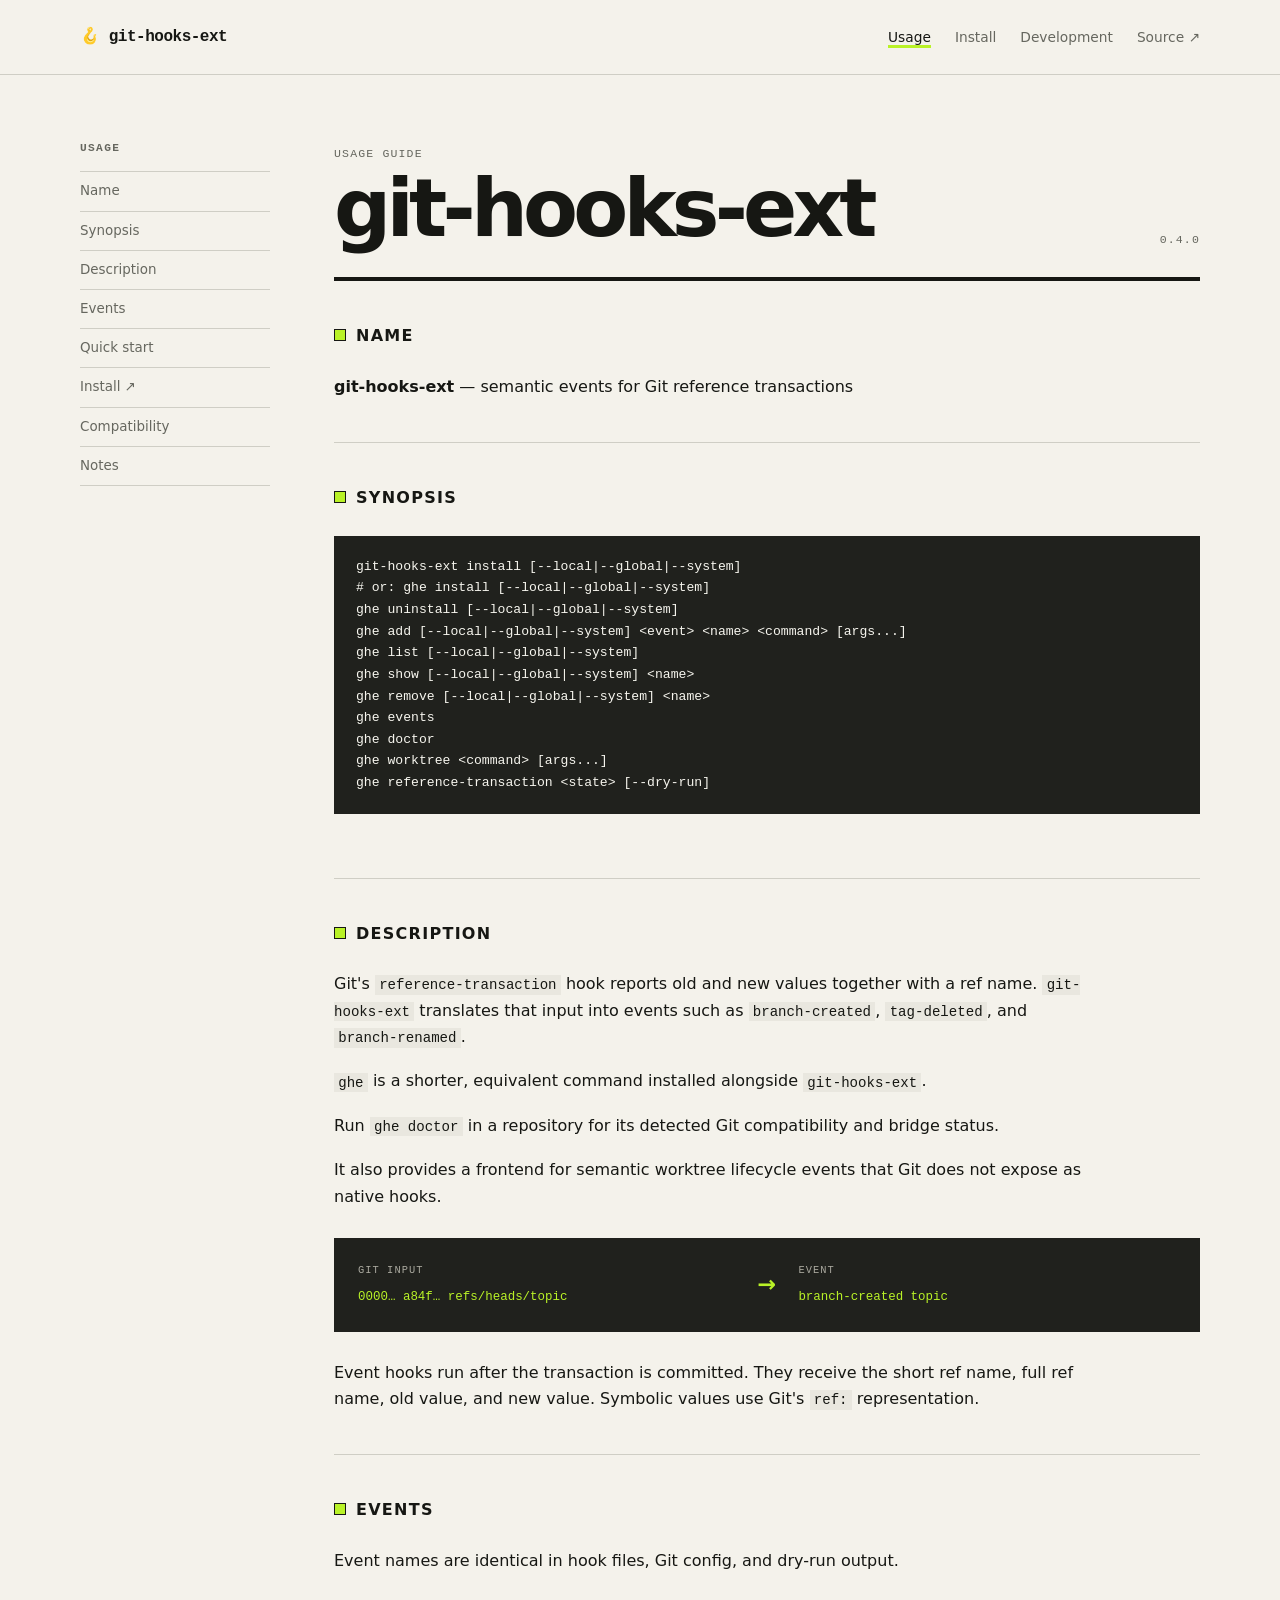
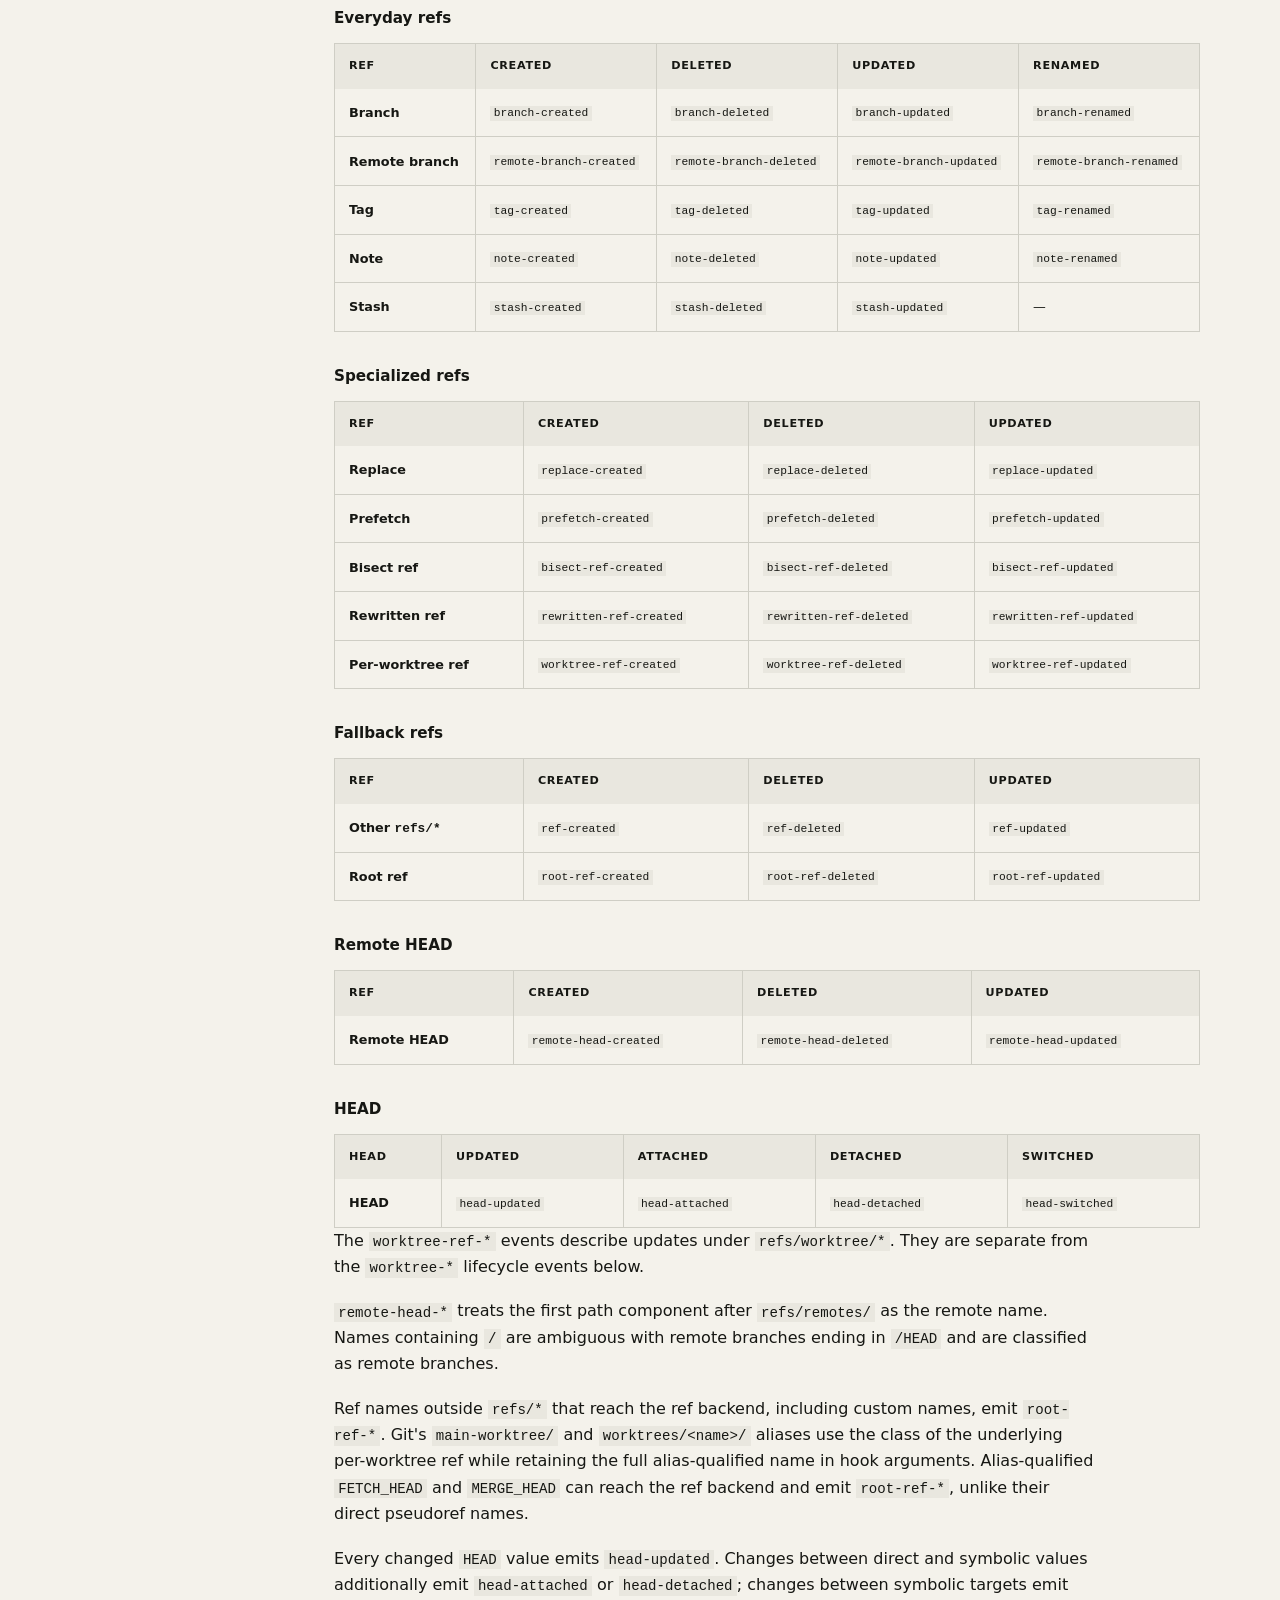
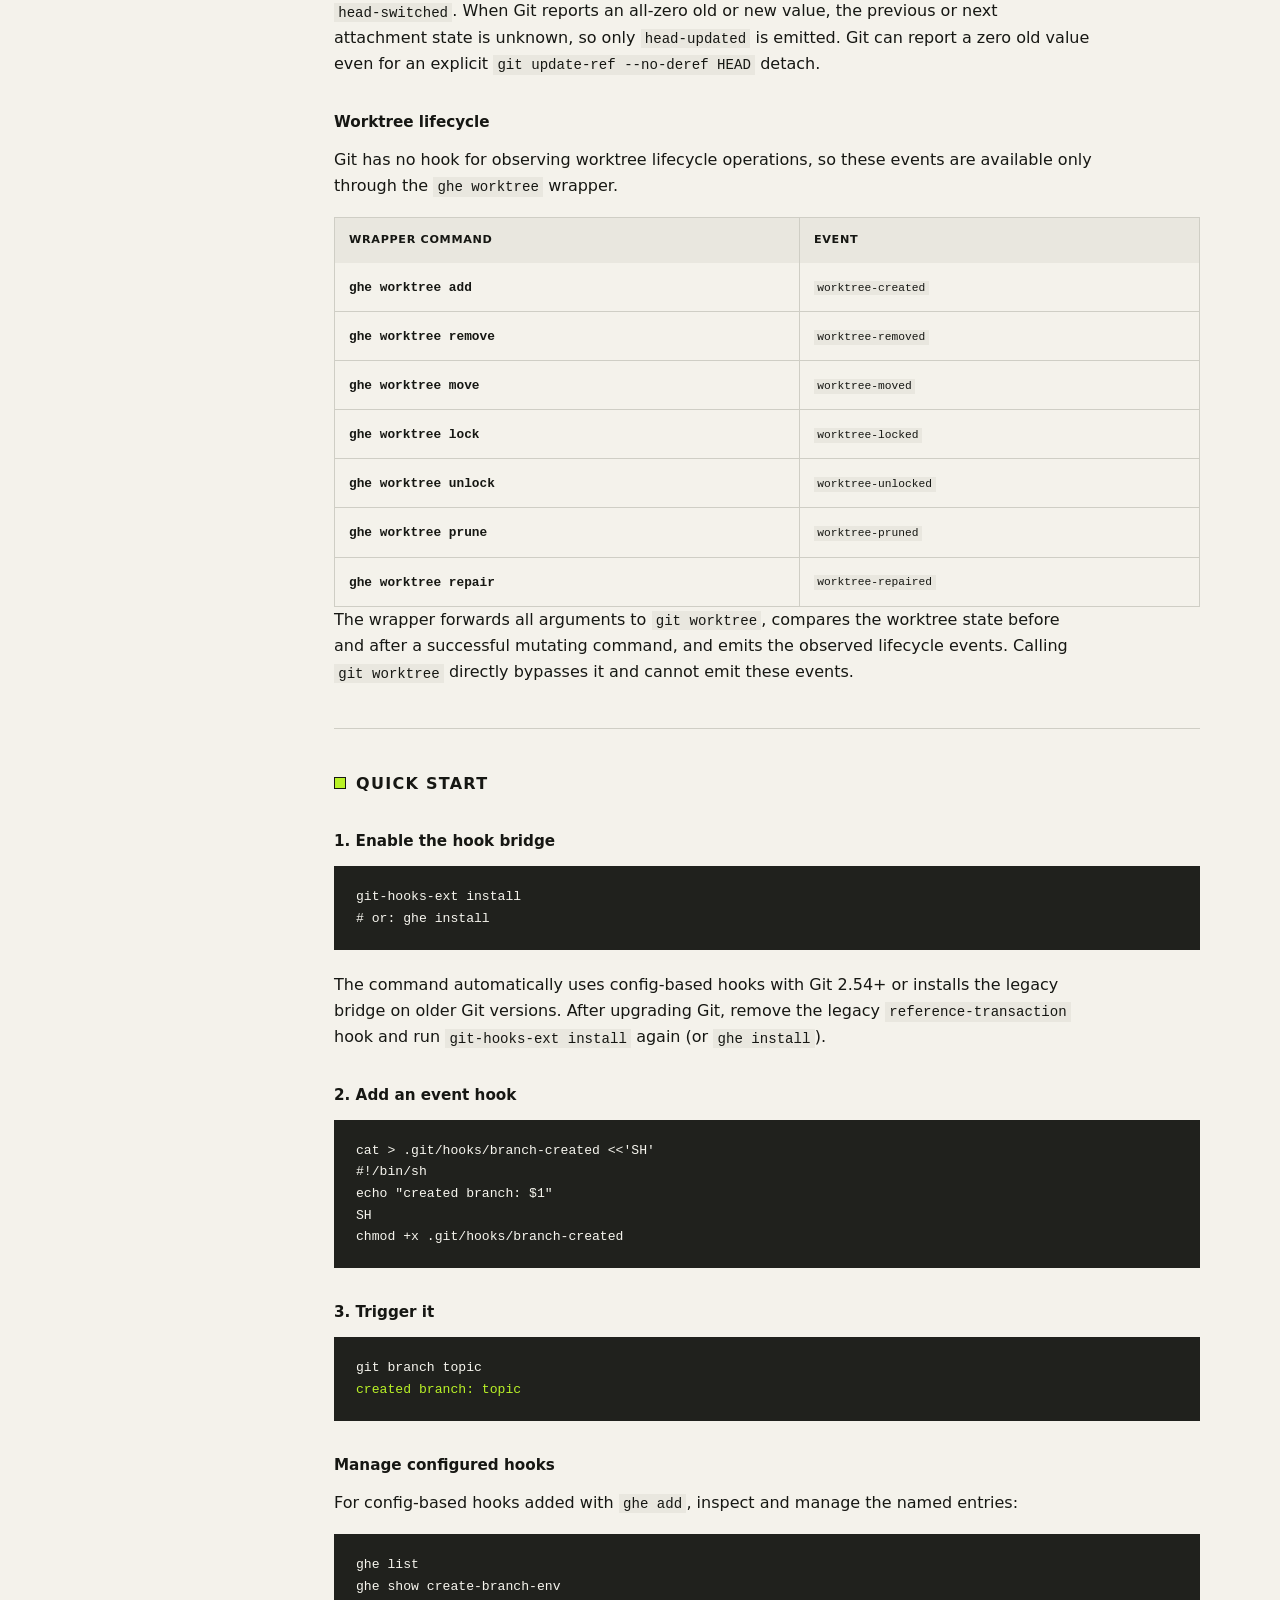
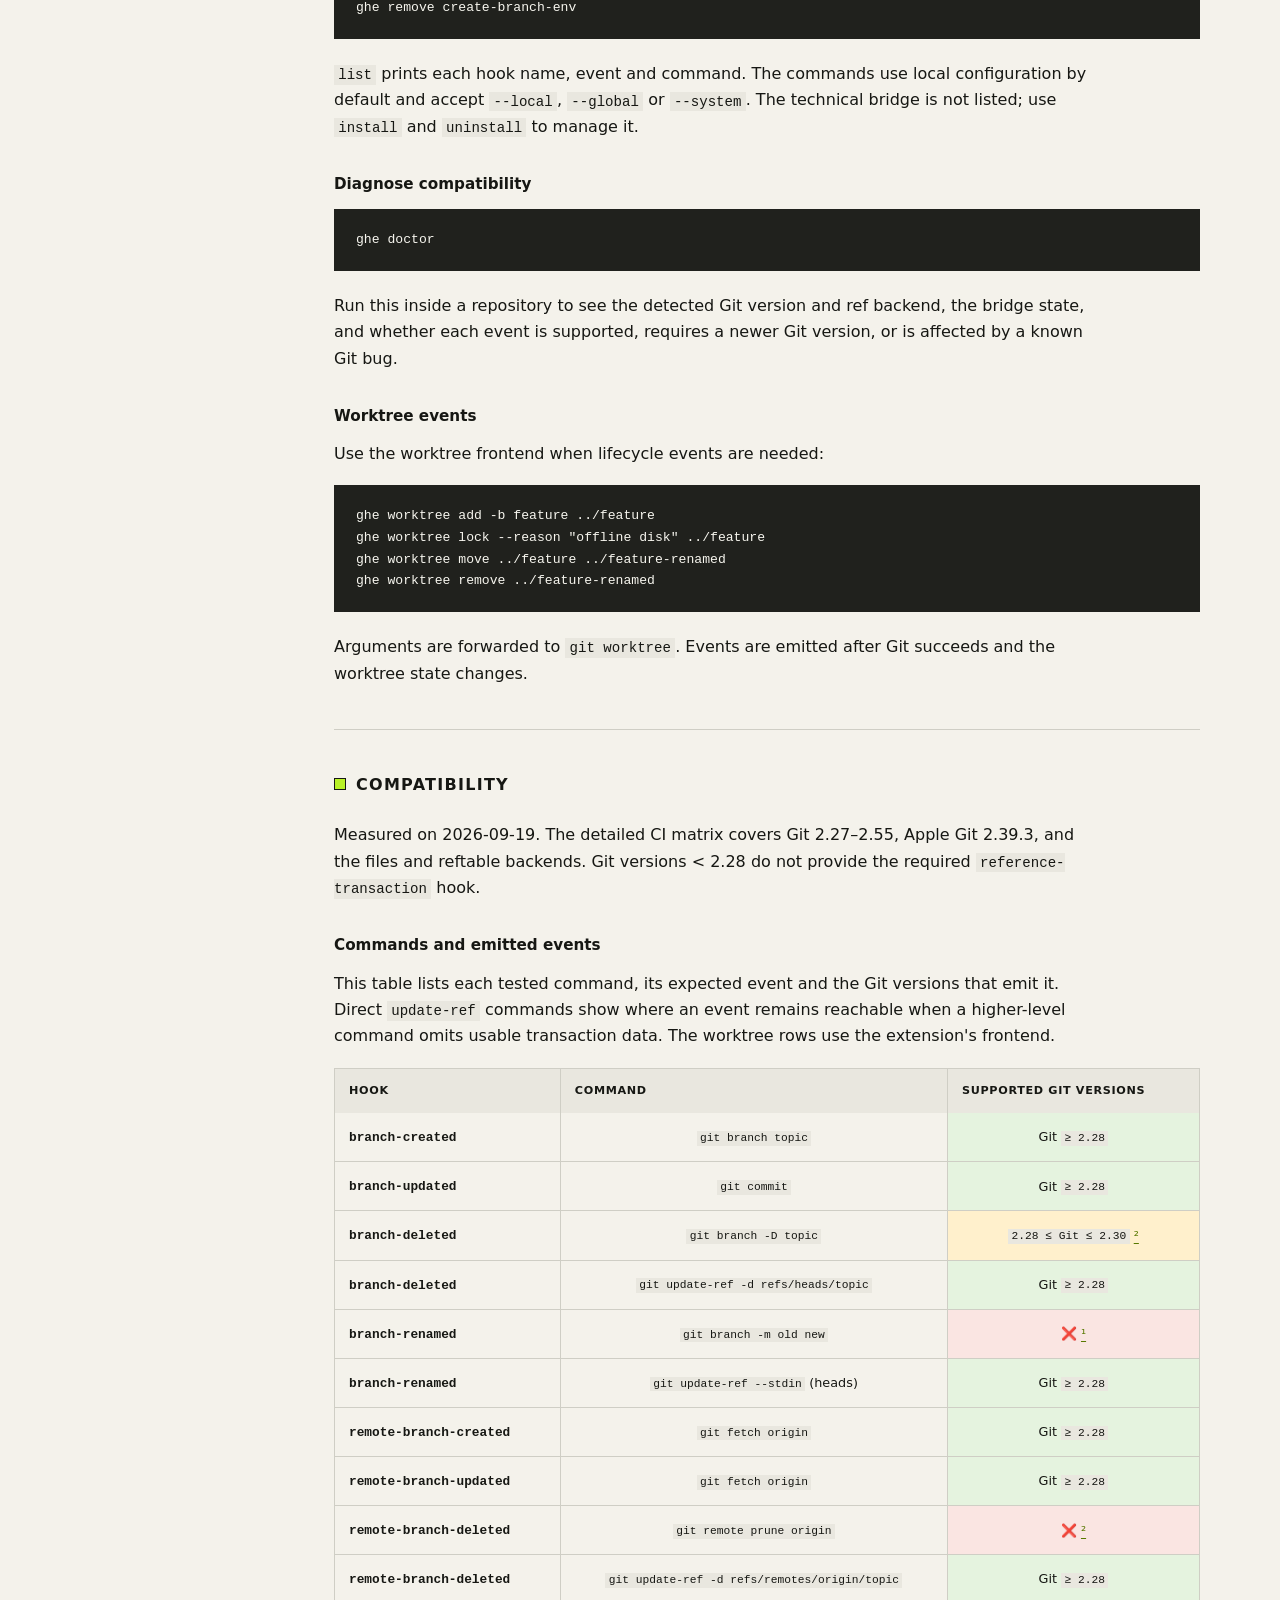
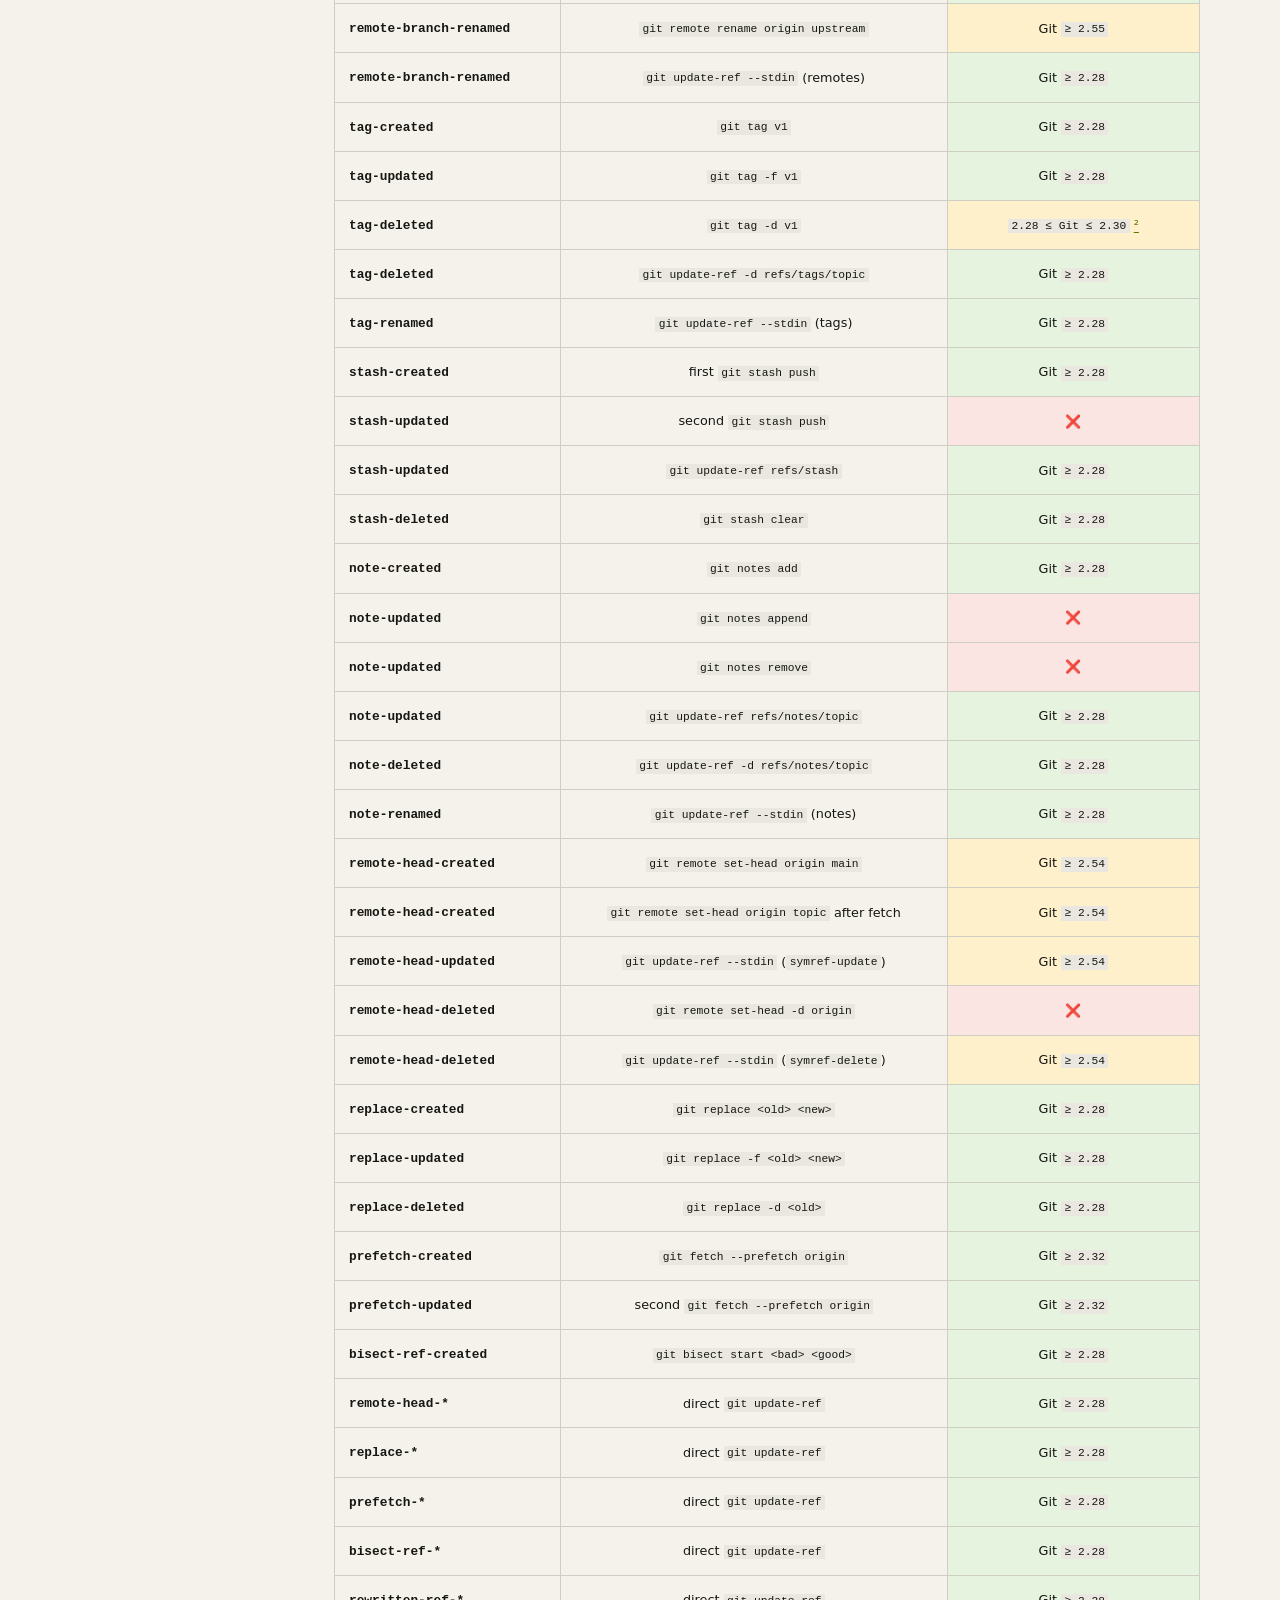
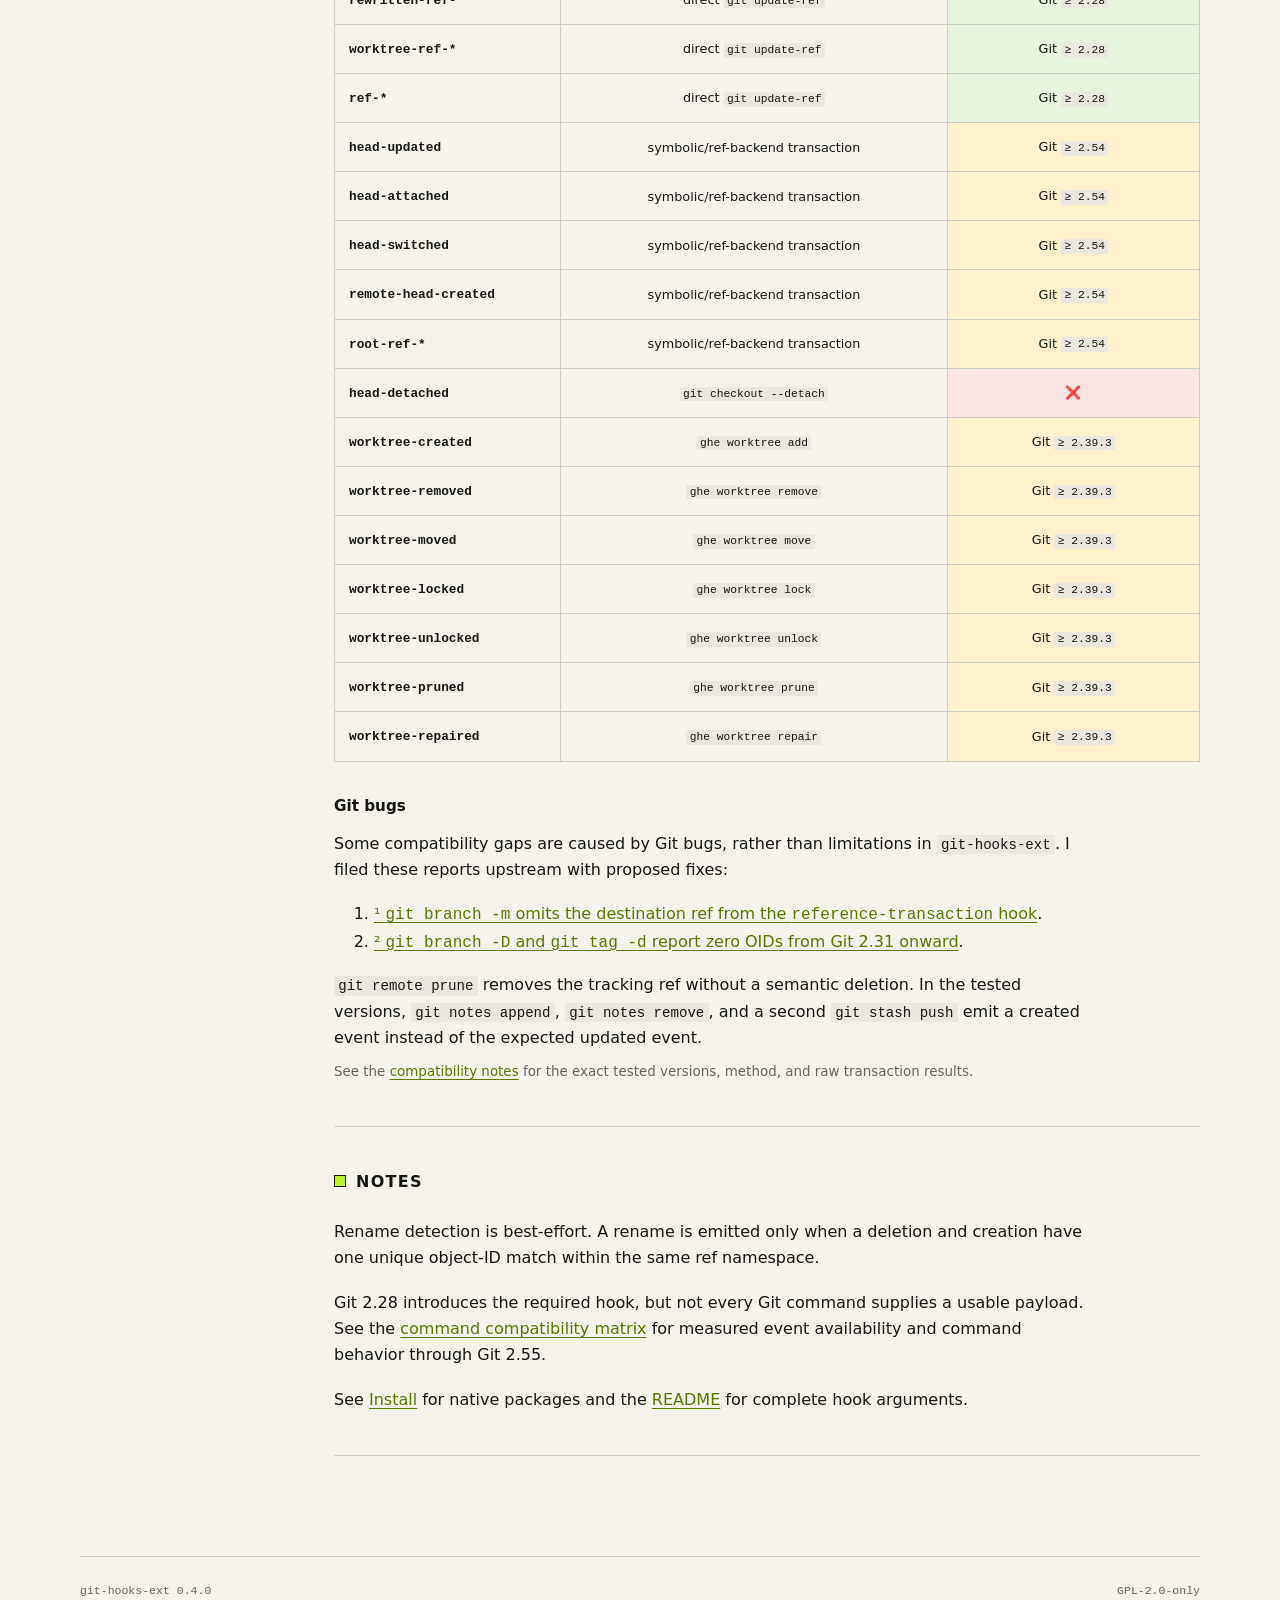
==== site/index.html @ bade19c3 "docs: use ghe after installation" ====
<!doctype html>
<html lang="en">
  <head>
    <meta charset="utf-8">
    <meta name="viewport" content="width=device-width, initial-scale=1">
    <meta name="description" content="Documentation for git-hooks-ext semantic Git ref events.">
    <meta name="theme-color" content="#f4f2eb">
    <title>Use git-hooks-ext</title>
    <link rel="canonical" href="https://ciembor.github.io/git-hooks-ext/">
    <link rel="stylesheet" href="styles.css">
  </head>
  <body>
    <header class="site-header">
      <div class="header-inner">
        <a class="wordmark" href="#top"><span aria-hidden="true">🪝</span> git-hooks-ext</a>
        <nav aria-label="Project links">
          <a class="active" href="index.html" aria-current="page">Usage</a>
          <a href="install.html">Install</a>
          <a href="development.html">Development</a>
          <a class="external" href="https://github.com/ciembor/git-hooks-ext">Source ↗</a>
        </nav>
      </div>
    </header>

    <main id="top" class="page">
      <aside class="sidebar" aria-label="Page contents">
        <p>Usage</p>
        <nav>
          <a href="#name">Name</a>
          <a href="#synopsis">Synopsis</a>
          <a href="#description">Description</a>
          <a href="#events">Events</a>
          <a href="#quick-start">Quick start</a>
          <a href="install.html">Install ↗</a>
          <a href="#compatibility">Compatibility</a>
          <a href="#notes">Notes</a>
        </nav>
      </aside>

      <article class="manual">
        <header class="manual-header">
          <div>
            <span class="manual-label">Usage guide</span>
            <h1>git-hooks-ext</h1>
          </div>
          <span class="version">0.4.0</span>
        </header>

        <section id="name">
          <h2>Name</h2>
          <p><strong>git-hooks-ext</strong> — semantic events for Git reference transactions</p>
        </section>

        <section id="synopsis">
          <h2>Synopsis</h2>
          <pre><code>git-hooks-ext install [--local|--global|--system]
# or: ghe install [--local|--global|--system]
ghe uninstall [--local|--global|--system]
ghe add [--local|--global|--system] &lt;event&gt; &lt;name&gt; &lt;command&gt; [args...]
ghe list [--local|--global|--system]
ghe show [--local|--global|--system] &lt;name&gt;
ghe remove [--local|--global|--system] &lt;name&gt;
ghe events
ghe doctor
ghe worktree &lt;command&gt; [args...]
ghe reference-transaction &lt;state&gt; [--dry-run]</code></pre>
        </section>

        <section id="description">
          <h2>Description</h2>
          <p>
            Git's <code>reference-transaction</code> hook reports old and new
            values together with a ref name. <code>git-hooks-ext</code>
            translates that input into events such as
            <code>branch-created</code>, <code>tag-deleted</code>, and
            <code>branch-renamed</code>.
          </p>
          <p><code>ghe</code> is a shorter, equivalent command installed alongside <code>git-hooks-ext</code>.</p>
          <p>Run <code>ghe doctor</code> in a repository for its detected Git compatibility and bridge status.</p>
          <p>
            It also provides a frontend for semantic worktree lifecycle events
            that Git does not expose as native hooks.
          </p>
          <div class="translation" aria-label="Example event transformation">
            <div>
              <span>Git input</span>
              <code>0000… a84f… refs/heads/topic</code>
            </div>
            <b aria-hidden="true">→</b>
            <div>
              <span>Event</span>
              <code>branch-created topic</code>
            </div>
          </div>
          <p>
            Event hooks run after the transaction is committed. They receive
            the short ref name, full ref name, old value, and new value.
            Symbolic values use Git's <code>ref:</code> representation.
          </p>
        </section>

        <section id="events">
          <h2>Events</h2>
	          <p>Event names are identical in hook files, Git config, and dry-run output.</p>
	          <h3>Everyday refs</h3>
	          <div class="table-wrap">
            <table>
              <thead>
                <tr><th>Ref</th><th>Created</th><th>Deleted</th><th>Updated</th><th>Renamed</th></tr>
	              </thead>
	              <tbody>
                <tr><th>Branch</th><td><code>branch-created</code></td><td><code>branch-deleted</code></td><td><code>branch-updated</code></td><td><code>branch-renamed</code></td></tr>
                <tr><th>Remote branch</th><td><code>remote-branch-created</code></td><td><code>remote-branch-deleted</code></td><td><code>remote-branch-updated</code></td><td><code>remote-branch-renamed</code></td></tr>
                <tr><th>Tag</th><td><code>tag-created</code></td><td><code>tag-deleted</code></td><td><code>tag-updated</code></td><td><code>tag-renamed</code></td></tr>
	                <tr><th>Note</th><td><code>note-created</code></td><td><code>note-deleted</code></td><td><code>note-updated</code></td><td><code>note-renamed</code></td></tr>
	                <tr><th>Stash</th><td><code>stash-created</code></td><td><code>stash-deleted</code></td><td><code>stash-updated</code></td><td>—</td></tr>
	              </tbody>
	            </table>
	          </div>
	          <h3>Specialized refs</h3>
	          <div class="table-wrap">
	            <table>
	              <thead>
	                <tr><th>Ref</th><th>Created</th><th>Deleted</th><th>Updated</th></tr>
	              </thead>
	              <tbody>
	                <tr><th>Replace</th><td><code>replace-created</code></td><td><code>replace-deleted</code></td><td><code>replace-updated</code></td></tr>
                <tr><th>Prefetch</th><td><code>prefetch-created</code></td><td><code>prefetch-deleted</code></td><td><code>prefetch-updated</code></td></tr>
                <tr><th>Bisect ref</th><td><code>bisect-ref-created</code></td><td><code>bisect-ref-deleted</code></td><td><code>bisect-ref-updated</code></td></tr>
                <tr><th>Rewritten ref</th><td><code>rewritten-ref-created</code></td><td><code>rewritten-ref-deleted</code></td><td><code>rewritten-ref-updated</code></td></tr>
	                <tr><th>Per-worktree ref</th><td><code>worktree-ref-created</code></td><td><code>worktree-ref-deleted</code></td><td><code>worktree-ref-updated</code></td></tr>
	              </tbody>
	            </table>
	          </div>
	          <h3>Fallback refs</h3>
	          <div class="table-wrap">
	            <table>
	              <thead>
                <tr><th>Ref</th><th>Created</th><th>Deleted</th><th>Updated</th></tr>
	              </thead>
	              <tbody>
	                <tr><th>Other <code>refs/*</code></th><td><code>ref-created</code></td><td><code>ref-deleted</code></td><td><code>ref-updated</code></td></tr>
	                <tr><th>Root ref</th><td><code>root-ref-created</code></td><td><code>root-ref-deleted</code></td><td><code>root-ref-updated</code></td></tr>
	              </tbody>
	            </table>
	          </div>
	          <h3>Remote HEAD</h3>
	          <div class="table-wrap">
	            <table>
	              <thead>
                <tr><th>Ref</th><th>Created</th><th>Deleted</th><th>Updated</th></tr>
	              </thead>
	              <tbody>
	                <tr><th>Remote HEAD</th><td><code>remote-head-created</code></td><td><code>remote-head-deleted</code></td><td><code>remote-head-updated</code></td></tr>
	              </tbody>
	            </table>
	          </div>
	          <h3>HEAD</h3>
	          <div class="table-wrap">
	            <table>
	              <thead><tr><th>HEAD</th><th>Updated</th><th>Attached</th><th>Detached</th><th>Switched</th></tr></thead>
	              <tbody>
	                <tr><th>HEAD</th><td><code>head-updated</code></td><td><code>head-attached</code></td><td><code>head-detached</code></td><td><code>head-switched</code></td></tr>
	              </tbody>
	            </table>
	          </div>
	          <p>
            The <code>worktree-ref-*</code> events describe updates under
            <code>refs/worktree/*</code>. They are separate from the
            <code>worktree-*</code> lifecycle events below.
          </p>
          <p>
            <code>remote-head-*</code> treats the first path component after
            <code>refs/remotes/</code> as the remote name. Names containing
            <code>/</code> are ambiguous with remote branches ending in
            <code>/HEAD</code> and are classified as remote branches.
          </p>
          <p>
            Ref names outside <code>refs/*</code> that reach the ref backend,
            including custom names, emit <code>root-ref-*</code>. Git's
            <code>main-worktree/</code> and <code>worktrees/&lt;name&gt;/</code>
            aliases use the class of the underlying per-worktree ref while
            retaining the full alias-qualified name in hook arguments.
            Alias-qualified <code>FETCH_HEAD</code> and
            <code>MERGE_HEAD</code> can reach the ref backend and emit
            <code>root-ref-*</code>, unlike their direct pseudoref names.
          </p>
          <p>
            Every changed <code>HEAD</code> value emits
            <code>head-updated</code>. Changes between direct and symbolic
            values additionally emit <code>head-attached</code> or
            <code>head-detached</code>; changes between symbolic targets emit
            <code>head-switched</code>. When Git reports an all-zero old or
            new value, the previous or next attachment state is unknown, so
            only <code>head-updated</code> is emitted. Git can report a zero
            old value even for an explicit
            <code>git update-ref --no-deref HEAD</code> detach.
          </p>
          <h3>Worktree lifecycle</h3>
          <p>
            Git has no hook for observing worktree lifecycle operations, so
            these events are available only through the
            <code>ghe worktree</code> wrapper.
          </p>
          <div class="table-wrap">
            <table>
              <thead><tr><th>Wrapper command</th><th>Event</th></tr></thead>
              <tbody>
                <tr><th><code>ghe worktree add</code></th><td><code>worktree-created</code></td></tr>
                <tr><th><code>ghe worktree remove</code></th><td><code>worktree-removed</code></td></tr>
                <tr><th><code>ghe worktree move</code></th><td><code>worktree-moved</code></td></tr>
                <tr><th><code>ghe worktree lock</code></th><td><code>worktree-locked</code></td></tr>
                <tr><th><code>ghe worktree unlock</code></th><td><code>worktree-unlocked</code></td></tr>
                <tr><th><code>ghe worktree prune</code></th><td><code>worktree-pruned</code></td></tr>
                <tr><th><code>ghe worktree repair</code></th><td><code>worktree-repaired</code></td></tr>
              </tbody>
            </table>
          </div>
	          <p>
            The wrapper forwards all arguments to <code>git worktree</code>,
            compares the worktree state before and after a successful mutating
            command, and emits the observed lifecycle events. Calling
            <code>git worktree</code> directly bypasses it and cannot emit
            these events.
          </p>
        </section>

        <section id="quick-start">
          <h2>Quick start</h2>
          <h3>1. Enable the hook bridge</h3>
          <pre><code>git-hooks-ext install
# or: ghe install</code></pre>
          <p>The command automatically uses config-based hooks with Git 2.54+ or installs the legacy bridge on older Git versions. After upgrading Git, remove the legacy <code>reference-transaction</code> hook and run <code>git-hooks-ext install</code> again (or <code>ghe install</code>).</p>

          <h3>2. Add an event hook</h3>
          <pre><code>cat &gt; .git/hooks/branch-created &lt;&lt;'SH'
#!/bin/sh
echo "created branch: $1"
SH
chmod +x .git/hooks/branch-created</code></pre>

          <h3>3. Trigger it</h3>
          <pre><code>git branch topic
<span>created branch: topic</span></code></pre>

          <h3>Manage configured hooks</h3>
          <p>For config-based hooks added with <code>ghe add</code>, inspect and manage the named entries:</p>
          <pre><code>ghe list
ghe show create-branch-env
ghe remove create-branch-env</code></pre>
          <p><code>list</code> prints each hook name, event and command. The commands use local configuration by default and accept <code>--local</code>, <code>--global</code> or <code>--system</code>. The technical bridge is not listed; use <code>install</code> and <code>uninstall</code> to manage it.</p>

          <h3>Diagnose compatibility</h3>
          <pre><code>ghe doctor</code></pre>
          <p>Run this inside a repository to see the detected Git version and ref backend, the bridge state, and whether each event is supported, requires a newer Git version, or is affected by a known Git bug.</p>

          <h3>Worktree events</h3>
          <p>Use the worktree frontend when lifecycle events are needed:</p>
          <pre><code>ghe worktree add -b feature ../feature
ghe worktree lock --reason "offline disk" ../feature
ghe worktree move ../feature ../feature-renamed
ghe worktree remove ../feature-renamed</code></pre>
          <p>
            Arguments are forwarded to <code>git worktree</code>. Events are
            emitted after Git succeeds and the worktree state changes.
          </p>
        </section>

        <section id="compatibility">
          <h2>Compatibility</h2>
          <p>
            Measured on 2026-09-19. The detailed CI matrix covers Git 2.27–2.55,
            Apple Git 2.39.3, and the files and reftable backends. Git versions
            &lt; 2.28 do not provide the required
            <code>reference-transaction</code> hook.
          </p>
          <h3>Commands and emitted events</h3>
          <p>
            This table lists each tested command, its expected event and the
            Git versions that emit it. Direct <code>update-ref</code> commands
            show where an event remains reachable when a higher-level command
            omits usable transaction data. The worktree rows use the
            extension's frontend.
          </p>
          <div class="table-wrap">
            <table class="compatibility-table" aria-label="Supported Git versions for semantic events">
              <thead>
                <tr><th scope="col">Hook</th><th scope="col">Command</th><th scope="col">Supported Git versions</th></tr>
              </thead>
              <tbody>
                <tr><th scope="row"><code>branch-created</code></th><td><code>git branch topic</code></td><td class="status-ok">Git <code>≥ 2.28</code></td></tr>
                <tr><th scope="row"><code>branch-updated</code></th><td><code>git commit</code></td><td class="status-ok">Git <code>≥ 2.28</code></td></tr>
                <tr><th scope="row"><code>branch-deleted</code></th><td><code>git branch -D topic</code></td><td class="status-partial"><code>2.28 ≤ Git ≤ 2.30</code> <a href="#git-bugs">²</a></td></tr>
                <tr><th scope="row"><code>branch-deleted</code></th><td><code>git update-ref -d refs/heads/topic</code></td><td class="status-ok">Git <code>≥ 2.28</code></td></tr>
                <tr><th scope="row"><code>branch-renamed</code></th><td><code>git branch -m old new</code></td><td class="status-no">❌ <a href="#git-bugs">¹</a></td></tr>
                <tr><th scope="row"><code>branch-renamed</code></th><td><code>git update-ref --stdin</code> (heads)</td><td class="status-ok">Git <code>≥ 2.28</code></td></tr>
                <tr><th scope="row"><code>remote-branch-created</code></th><td><code>git fetch origin</code></td><td class="status-ok">Git <code>≥ 2.28</code></td></tr>
                <tr><th scope="row"><code>remote-branch-updated</code></th><td><code>git fetch origin</code></td><td class="status-ok">Git <code>≥ 2.28</code></td></tr>
                <tr><th scope="row"><code>remote-branch-deleted</code></th><td><code>git remote prune origin</code></td><td class="status-no">❌ <a href="#git-bugs">²</a></td></tr>
                <tr><th scope="row"><code>remote-branch-deleted</code></th><td><code>git update-ref -d refs/remotes/origin/topic</code></td><td class="status-ok">Git <code>≥ 2.28</code></td></tr>
                <tr><th scope="row"><code>remote-branch-renamed</code></th><td><code>git remote rename origin upstream</code></td><td class="status-partial">Git <code>≥ 2.55</code></td></tr>
                <tr><th scope="row"><code>remote-branch-renamed</code></th><td><code>git update-ref --stdin</code> (remotes)</td><td class="status-ok">Git <code>≥ 2.28</code></td></tr>
                <tr><th scope="row"><code>tag-created</code></th><td><code>git tag v1</code></td><td class="status-ok">Git <code>≥ 2.28</code></td></tr>
                <tr><th scope="row"><code>tag-updated</code></th><td><code>git tag -f v1</code></td><td class="status-ok">Git <code>≥ 2.28</code></td></tr>
                <tr><th scope="row"><code>tag-deleted</code></th><td><code>git tag -d v1</code></td><td class="status-partial"><code>2.28 ≤ Git ≤ 2.30</code> <a href="#git-bugs">²</a></td></tr>
                <tr><th scope="row"><code>tag-deleted</code></th><td><code>git update-ref -d refs/tags/topic</code></td><td class="status-ok">Git <code>≥ 2.28</code></td></tr>
                <tr><th scope="row"><code>tag-renamed</code></th><td><code>git update-ref --stdin</code> (tags)</td><td class="status-ok">Git <code>≥ 2.28</code></td></tr>
                <tr><th scope="row"><code>stash-created</code></th><td>first <code>git stash push</code></td><td class="status-ok">Git <code>≥ 2.28</code></td></tr>
                <tr><th scope="row"><code>stash-updated</code></th><td>second <code>git stash push</code></td><td class="status-no">❌</td></tr>
                <tr><th scope="row"><code>stash-updated</code></th><td><code>git update-ref refs/stash</code></td><td class="status-ok">Git <code>≥ 2.28</code></td></tr>
                <tr><th scope="row"><code>stash-deleted</code></th><td><code>git stash clear</code></td><td class="status-ok">Git <code>≥ 2.28</code></td></tr>
                <tr><th scope="row"><code>note-created</code></th><td><code>git notes add</code></td><td class="status-ok">Git <code>≥ 2.28</code></td></tr>
                <tr><th scope="row"><code>note-updated</code></th><td><code>git notes append</code></td><td class="status-no">❌</td></tr>
                <tr><th scope="row"><code>note-updated</code></th><td><code>git notes remove</code></td><td class="status-no">❌</td></tr>
	                <tr><th scope="row"><code>note-updated</code></th><td><code>git update-ref refs/notes/topic</code></td><td class="status-ok">Git <code>≥ 2.28</code></td></tr>
	                <tr><th scope="row"><code>note-deleted</code></th><td><code>git update-ref -d refs/notes/topic</code></td><td class="status-ok">Git <code>≥ 2.28</code></td></tr>
	                <tr><th scope="row"><code>note-renamed</code></th><td><code>git update-ref --stdin</code> (notes)</td><td class="status-ok">Git <code>≥ 2.28</code></td></tr>
	                <tr><th scope="row"><code>remote-head-created</code></th><td><code>git remote set-head origin main</code></td><td class="status-partial">Git <code>≥ 2.54</code></td></tr>
	                <tr><th scope="row"><code>remote-head-created</code></th><td><code>git remote set-head origin topic</code> after fetch</td><td class="status-partial">Git <code>≥ 2.54</code></td></tr>
	                <tr><th scope="row"><code>remote-head-updated</code></th><td><code>git update-ref --stdin</code> (<code>symref-update</code>)</td><td class="status-partial">Git <code>≥ 2.54</code></td></tr>
	                <tr><th scope="row"><code>remote-head-deleted</code></th><td><code>git remote set-head -d origin</code></td><td class="status-no">❌</td></tr>
	                <tr><th scope="row"><code>remote-head-deleted</code></th><td><code>git update-ref --stdin</code> (<code>symref-delete</code>)</td><td class="status-partial">Git <code>≥ 2.54</code></td></tr>
	                <tr><th scope="row"><code>replace-created</code></th><td><code>git replace &lt;old&gt; &lt;new&gt;</code></td><td class="status-ok">Git <code>≥ 2.28</code></td></tr>
	                <tr><th scope="row"><code>replace-updated</code></th><td><code>git replace -f &lt;old&gt; &lt;new&gt;</code></td><td class="status-ok">Git <code>≥ 2.28</code></td></tr>
	                <tr><th scope="row"><code>replace-deleted</code></th><td><code>git replace -d &lt;old&gt;</code></td><td class="status-ok">Git <code>≥ 2.28</code></td></tr>
	                <tr><th scope="row"><code>prefetch-created</code></th><td><code>git fetch --prefetch origin</code></td><td class="status-ok">Git <code>≥ 2.32</code></td></tr>
	                <tr><th scope="row"><code>prefetch-updated</code></th><td>second <code>git fetch --prefetch origin</code></td><td class="status-ok">Git <code>≥ 2.32</code></td></tr>
	                <tr><th scope="row"><code>bisect-ref-created</code></th><td><code>git bisect start &lt;bad&gt; &lt;good&gt;</code></td><td class="status-ok">Git <code>≥ 2.28</code></td></tr>
	                <tr><th scope="row"><code>remote-head-*</code></th><td>direct <code>git update-ref</code></td><td class="status-ok">Git <code>≥ 2.28</code></td></tr>
	                <tr><th scope="row"><code>replace-*</code></th><td>direct <code>git update-ref</code></td><td class="status-ok">Git <code>≥ 2.28</code></td></tr>
	                <tr><th scope="row"><code>prefetch-*</code></th><td>direct <code>git update-ref</code></td><td class="status-ok">Git <code>≥ 2.28</code></td></tr>
	                <tr><th scope="row"><code>bisect-ref-*</code></th><td>direct <code>git update-ref</code></td><td class="status-ok">Git <code>≥ 2.28</code></td></tr>
	                <tr><th scope="row"><code>rewritten-ref-*</code></th><td>direct <code>git update-ref</code></td><td class="status-ok">Git <code>≥ 2.28</code></td></tr>
	                <tr><th scope="row"><code>worktree-ref-*</code></th><td>direct <code>git update-ref</code></td><td class="status-ok">Git <code>≥ 2.28</code></td></tr>
	                <tr><th scope="row"><code>ref-*</code></th><td>direct <code>git update-ref</code></td><td class="status-ok">Git <code>≥ 2.28</code></td></tr>
	                <tr><th scope="row"><code>head-updated</code></th><td>symbolic/ref-backend transaction</td><td class="status-partial">Git <code>≥ 2.54</code></td></tr>
	                <tr><th scope="row"><code>head-attached</code></th><td>symbolic/ref-backend transaction</td><td class="status-partial">Git <code>≥ 2.54</code></td></tr>
	                <tr><th scope="row"><code>head-switched</code></th><td>symbolic/ref-backend transaction</td><td class="status-partial">Git <code>≥ 2.54</code></td></tr>
	                <tr><th scope="row"><code>remote-head-created</code></th><td>symbolic/ref-backend transaction</td><td class="status-partial">Git <code>≥ 2.54</code></td></tr>
	                <tr><th scope="row"><code>root-ref-*</code></th><td>symbolic/ref-backend transaction</td><td class="status-partial">Git <code>≥ 2.54</code></td></tr>
	                <tr><th scope="row"><code>head-detached</code></th><td><code>git checkout --detach</code></td><td class="status-no">❌</td></tr>
	                <tr><th scope="row"><code>worktree-created</code></th><td><code>ghe worktree add</code></td><td class="status-partial">Git <code>≥ 2.39.3</code></td></tr>
                <tr><th scope="row"><code>worktree-removed</code></th><td><code>ghe worktree remove</code></td><td class="status-partial">Git <code>≥ 2.39.3</code></td></tr>
                <tr><th scope="row"><code>worktree-moved</code></th><td><code>ghe worktree move</code></td><td class="status-partial">Git <code>≥ 2.39.3</code></td></tr>
                <tr><th scope="row"><code>worktree-locked</code></th><td><code>ghe worktree lock</code></td><td class="status-partial">Git <code>≥ 2.39.3</code></td></tr>
                <tr><th scope="row"><code>worktree-unlocked</code></th><td><code>ghe worktree unlock</code></td><td class="status-partial">Git <code>≥ 2.39.3</code></td></tr>
                <tr><th scope="row"><code>worktree-pruned</code></th><td><code>ghe worktree prune</code></td><td class="status-partial">Git <code>≥ 2.39.3</code></td></tr>
                <tr><th scope="row"><code>worktree-repaired</code></th><td><code>ghe worktree repair</code></td><td class="status-partial">Git <code>≥ 2.39.3</code></td></tr>
              </tbody>
            </table>
          </div>
          <h3 id="git-bugs">Git bugs</h3>
          <p>
            Some compatibility gaps are caused by Git bugs, rather than
            limitations in <code>git-hooks-ext</code>. I filed these reports
            upstream with proposed fixes:
          </p>
          <ol>
            <li><a href="https://lore.kernel.org/git/CAOLa=ZTN1TU2A1sgEhiw=ymMYr6Ge11cMEubSaeKqr4WNU=2EQ@mail.gmail.com/T/#t">¹ <code>git branch -m</code> omits the destination ref from the <code>reference-transaction</code> hook</a>.</li>
            <li><a href="https://lore.kernel.org/git/CACQ=SRHthWOLVXmY6wgknOPgpQ+oB1vV-Q0AL=mK9mXb2Xy9Nw@mail.gmail.com/T/#t">² <code>git branch -D</code> and <code>git tag -d</code> report zero OIDs from Git 2.31 onward</a>.</li>
          </ol>
          <p>
            <code>git remote prune</code> removes the tracking ref without a
            semantic deletion. In the tested versions,
            <code>git notes append</code>, <code>git notes remove</code>, and a
            second <code>git stash push</code> emit a <em>created</em> event
            instead of the expected <em>updated</em> event.
          </p>
          <p class="method-note">
            See the <a href="https://github.com/ciembor/git-hooks-ext/blob/main/tests/compat/README.md">compatibility notes</a>
            for the exact tested versions, method, and raw transaction results.
          </p>
        </section>

        <section id="notes">
          <h2>Notes</h2>
          <p>
            Rename detection is best-effort. A rename is emitted only when a
            deletion and creation have one unique object-ID match within the
            same ref namespace.
          </p>
          <p>
            Git 2.28 introduces the required hook, but not every Git command
            supplies a usable payload. See the
            <a href="#compatibility">command compatibility matrix</a>
            for measured event availability and command behavior through Git 2.55.
          </p>
          <p>
            See <a href="install.html">Install</a> for native packages and the
            <a href="https://github.com/ciembor/git-hooks-ext/blob/main/README.md">README</a>
            for complete hook arguments.
          </p>
        </section>
      </article>
    </main>

    <footer><span>git-hooks-ext 0.4.0</span><span>GPL-2.0-only</span></footer>
  </body>
</html>
---- site/styles.css ----
:root {
  --paper: #f4f2eb;
  --ink: #161713;
  --muted: #66675f;
  --line: #cfcec5;
  --accent: #b9f227;
  --accent-dark: #587900;
  --panel: #e9e7df;
  --code: #20211d;
  --code-ink: #f7f6ef;
  color-scheme: light;
  font-family: Inter, ui-sans-serif, system-ui, -apple-system, BlinkMacSystemFont, "Segoe UI", sans-serif;
  font-synthesis: none;
}

* { box-sizing: border-box; }
html { scroll-behavior: smooth; }
body { margin: 0; background: var(--paper); color: var(--ink); line-height: 1.65; }
a { color: var(--accent-dark); text-underline-offset: 3px; }
code, pre { font-family: "SFMono-Regular", Consolas, "Liberation Mono", monospace; }

.site-header { border-bottom: 1px solid var(--line); }
.header-inner, .page, footer { width: min(1120px, calc(100% - 48px)); margin-inline: auto; }
.header-inner { min-height: 74px; display: flex; align-items: center; justify-content: space-between; }
.wordmark { color: var(--ink); font-family: "SFMono-Regular", Consolas, monospace; font-weight: 700; letter-spacing: -0.03em; text-decoration: none; }
.wordmark span { color: var(--accent-dark); }
.site-header nav { display: flex; gap: 24px; }
.site-header nav a { color: var(--muted); font-size: 0.86rem; text-decoration: none; }
.site-header nav a:hover { color: var(--ink); }
.site-header nav a.active { color: var(--ink); box-shadow: inset 0 -3px var(--accent); }

.page { display: grid; grid-template-columns: 190px minmax(0, 1fr); gap: 64px; padding: 64px 0 100px; }
.sidebar { position: sticky; top: 32px; align-self: start; font-size: 0.84rem; }
.sidebar > p { margin: 0 0 14px; color: var(--muted); font-family: "SFMono-Regular", Consolas, monospace; font-size: 0.7rem; font-weight: 700; letter-spacing: 0.12em; text-transform: uppercase; }
.sidebar nav { display: flex; flex-direction: column; border-top: 1px solid var(--line); }
.sidebar nav a { padding: 8px 0; border-bottom: 1px solid var(--line); color: var(--muted); text-decoration: none; }
.sidebar nav a:hover { color: var(--ink); padding-left: 5px; }

.manual { min-width: 0; }
.manual-header { display: flex; align-items: end; justify-content: space-between; gap: 24px; padding-bottom: 28px; border-bottom: 4px solid var(--ink); }
.manual-label, .version { color: var(--muted); font-family: "SFMono-Regular", Consolas, monospace; font-size: 0.72rem; letter-spacing: 0.1em; text-transform: uppercase; }
h1 { margin: 4px 0 0; font-size: clamp(2.8rem, 7vw, 5rem); letter-spacing: -0.06em; line-height: 1; }
.manual section { padding: 42px 0; border-bottom: 1px solid var(--line); scroll-margin-top: 20px; }
h2 { margin: 0 0 24px; font-size: 1rem; letter-spacing: 0.08em; text-transform: uppercase; }
h2::before { content: ""; display: inline-block; width: 10px; height: 10px; margin-right: 10px; background: var(--accent); border: 1px solid var(--ink); }
h3 { margin: 32px 0 12px; font-size: 0.95rem; }
p { max-width: 760px; margin: 0 0 18px; }
p:last-child { margin-bottom: 0; }
p code, td code, dd code { padding: 0.12em 0.3em; background: var(--panel); font-size: 0.88em; }
pre { margin: 0 0 22px; padding: 20px 22px; overflow-x: auto; background: var(--code); color: var(--code-ink); font-size: 0.82rem; line-height: 1.65; }
pre span { color: var(--accent); }

.translation { display: grid; grid-template-columns: 1fr auto 1fr; align-items: center; gap: 22px; margin: 28px 0; padding: 24px; background: var(--code); color: var(--code-ink); }
.translation div { min-width: 0; }
.translation span { display: block; margin-bottom: 8px; color: #aaa99f; font-family: "SFMono-Regular", Consolas, monospace; font-size: 0.65rem; letter-spacing: 0.1em; text-transform: uppercase; }
.translation code { display: block; overflow: hidden; color: var(--accent); font-size: 0.78rem; text-overflow: ellipsis; white-space: nowrap; }
.translation b { color: var(--accent); font-size: 1.4rem; }

.table-wrap { overflow-x: auto; border: 1px solid var(--line); }
table { width: 100%; border-collapse: collapse; font-size: 0.8rem; text-align: left; }
th, td { padding: 13px 14px; border-right: 1px solid var(--line); border-bottom: 1px solid var(--line); white-space: nowrap; }
tr:last-child th, tr:last-child td { border-bottom: 0; }
th:last-child, td:last-child { border-right: 0; }
thead th { background: var(--panel); font-size: 0.7rem; letter-spacing: 0.06em; text-transform: uppercase; }
tbody th { font-weight: 650; }
.compatibility-table { width: max-content; min-width: 100%; }
.compatibility-table td { text-align: center; }
.compatibility-table th:first-child { position: sticky; left: 0; z-index: 1; background: var(--paper); }
.compatibility-table thead th:first-child { z-index: 2; background: var(--panel); }
.compatibility-table .status-ok { background: #e5f3df; }
.compatibility-table .status-partial { background: #fff0cc; }
.compatibility-table .status-no { background: #fae5e2; }

.downloads { display: flex; flex-wrap: wrap; gap: 8px 14px; color: var(--muted); font-size: 0.84rem; }
.downloads a { font-family: "SFMono-Regular", Consolas, monospace; font-size: 0.78rem; }
.method-note { margin-top: -8px; color: var(--muted); font-size: 0.84rem; }
.after-install { padding: 20px 24px 1px; border-left: 4px solid var(--accent); background: var(--panel); }
.release-links { display: flex; gap: 20px; margin-top: 24px; font-size: 0.84rem; }

footer { display: flex; justify-content: space-between; padding: 24px 0 42px; border-top: 1px solid var(--line); color: var(--muted); font-family: "SFMono-Regular", Consolas, monospace; font-size: 0.72rem; }

@media (max-width: 760px) {
  .header-inner, .page, footer { width: min(100% - 28px, 1120px); }
  .header-inner { flex-wrap: wrap; gap: 10px; padding: 14px 0; }
  .site-header nav { gap: 14px; }
  .site-header nav a.external { display: none; }
  .page { grid-template-columns: 1fr; gap: 34px; padding-top: 34px; }
  .sidebar { position: static; }
  .sidebar > p { display: none; }
  .sidebar nav { flex-direction: row; gap: 16px; overflow-x: auto; border-bottom: 1px solid var(--line); }
  .sidebar nav a { flex: 0 0 auto; border: 0; }
  .sidebar nav a:hover { padding-left: 0; }
  .manual-header { align-items: start; }
  .translation { grid-template-columns: 1fr; }
  .translation b { transform: rotate(90deg); }
  .after-install { padding-inline: 16px; }
}

@media (prefers-reduced-motion: reduce) { html { scroll-behavior: auto; } }
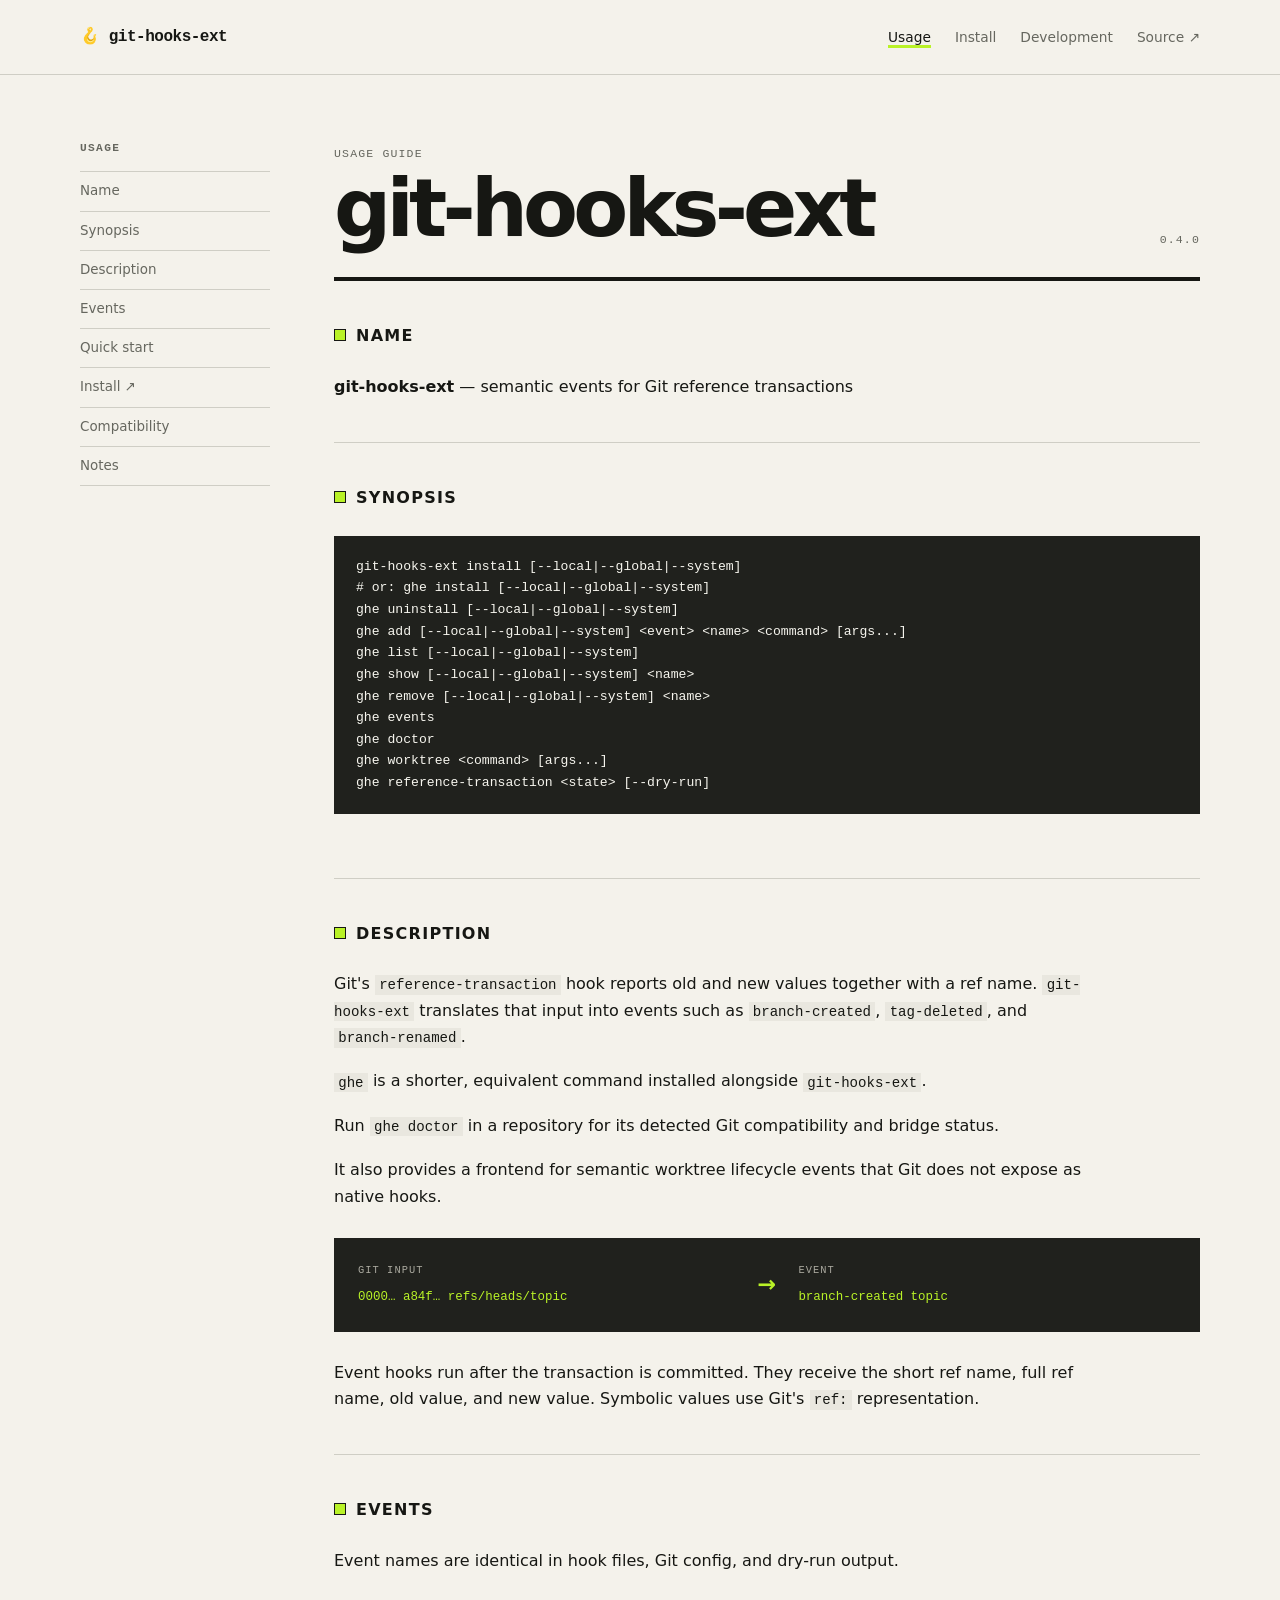
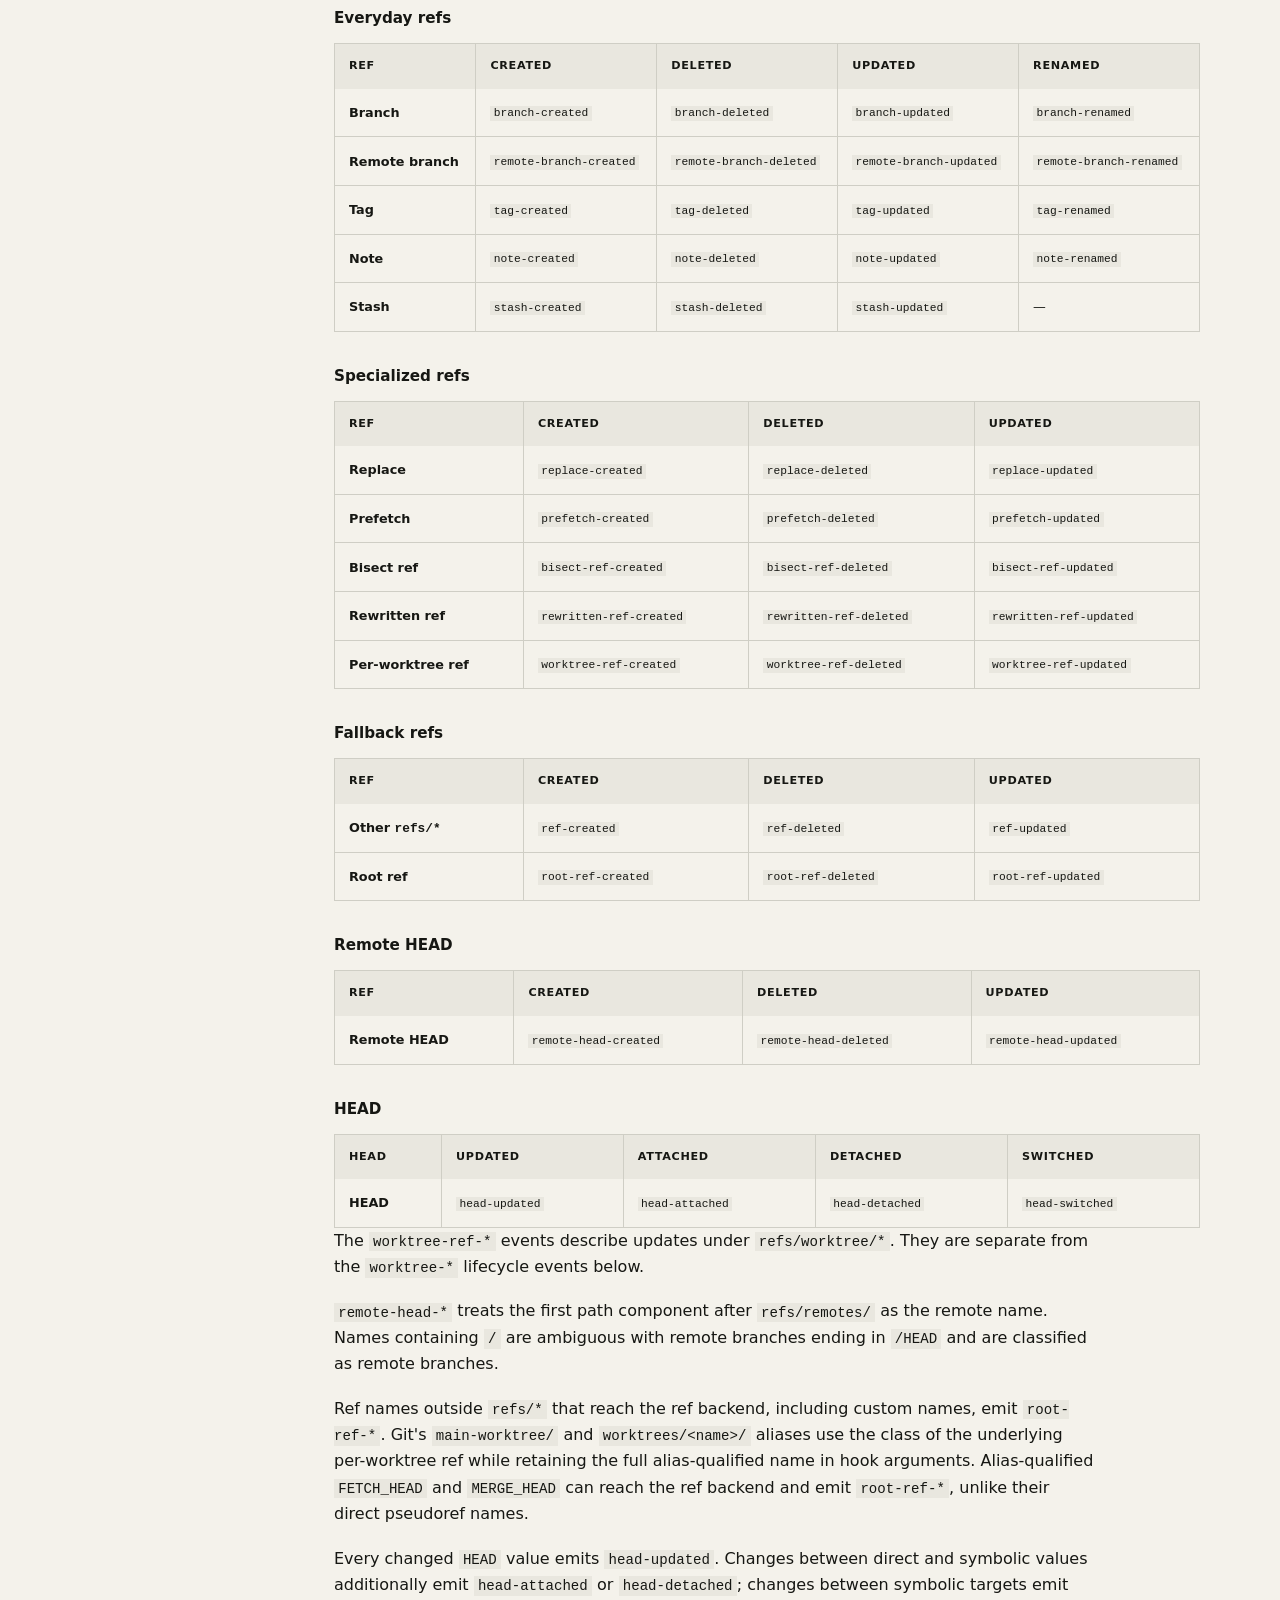
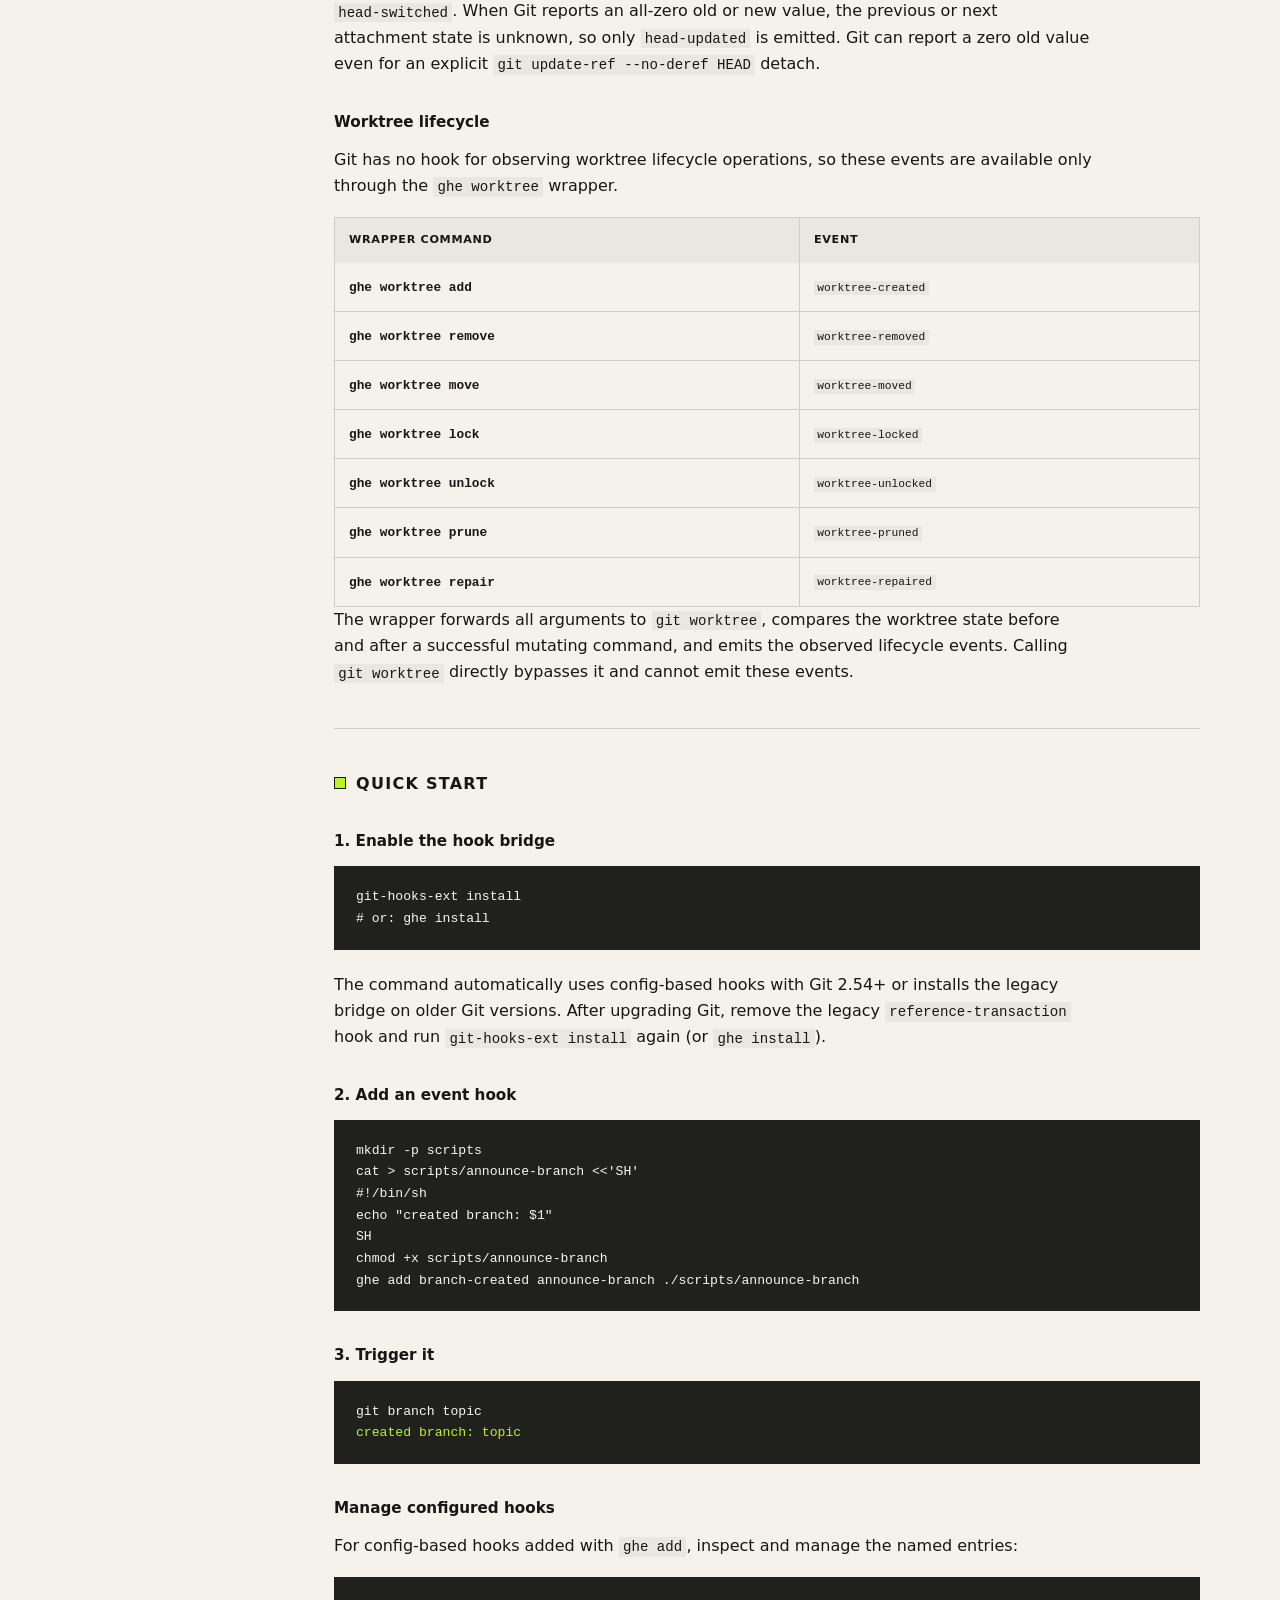
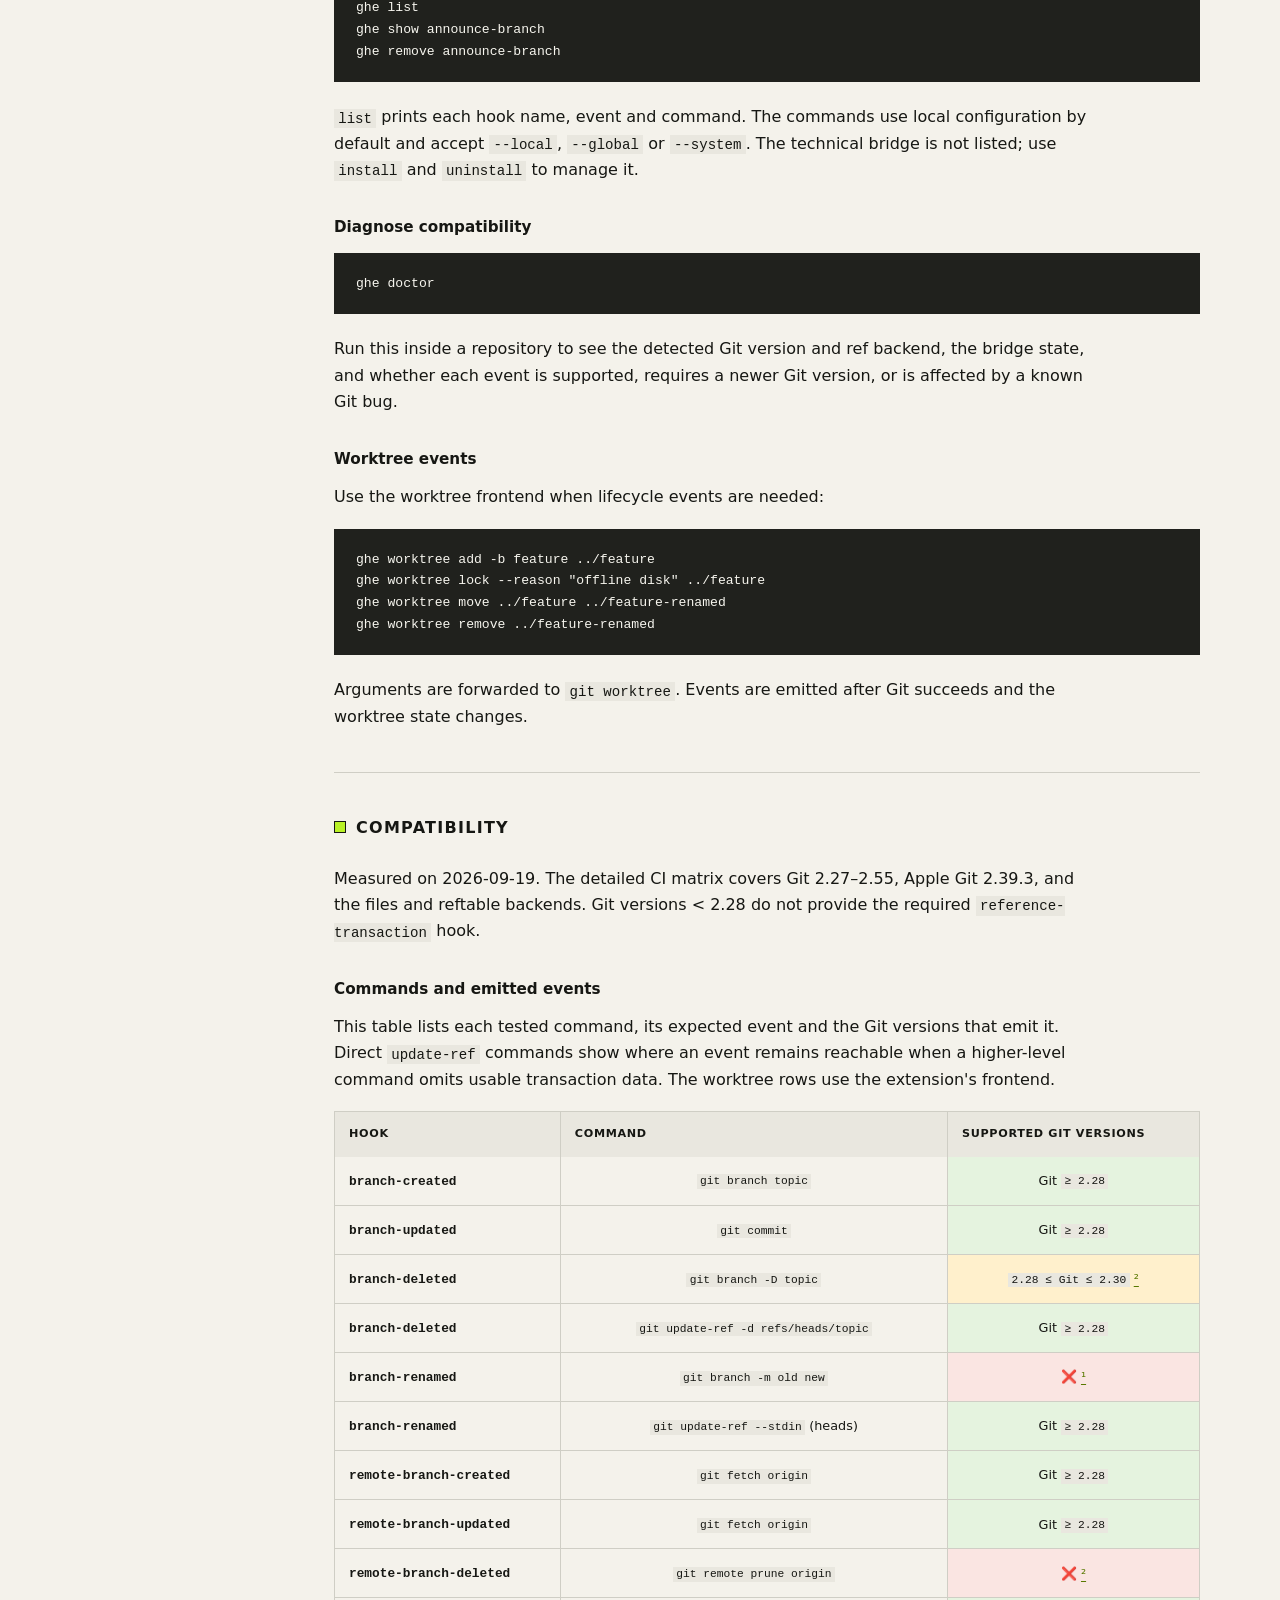
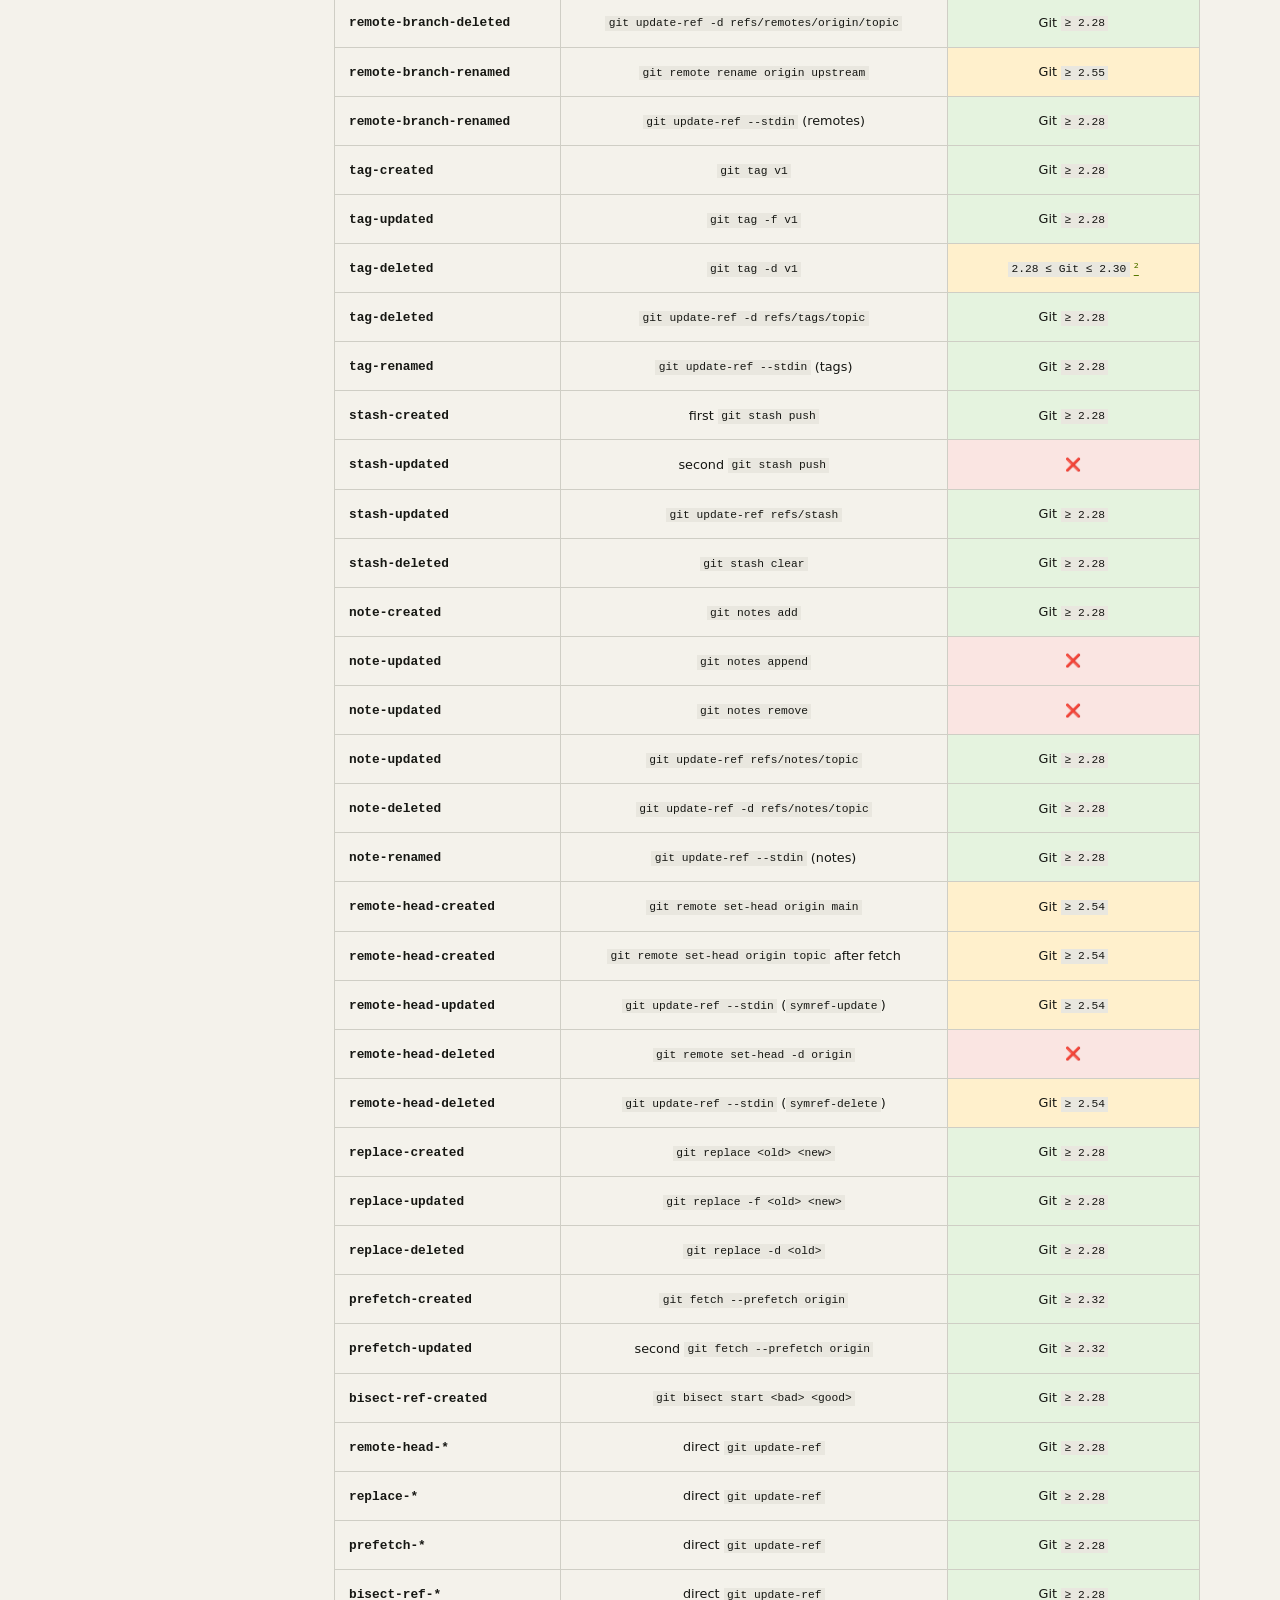
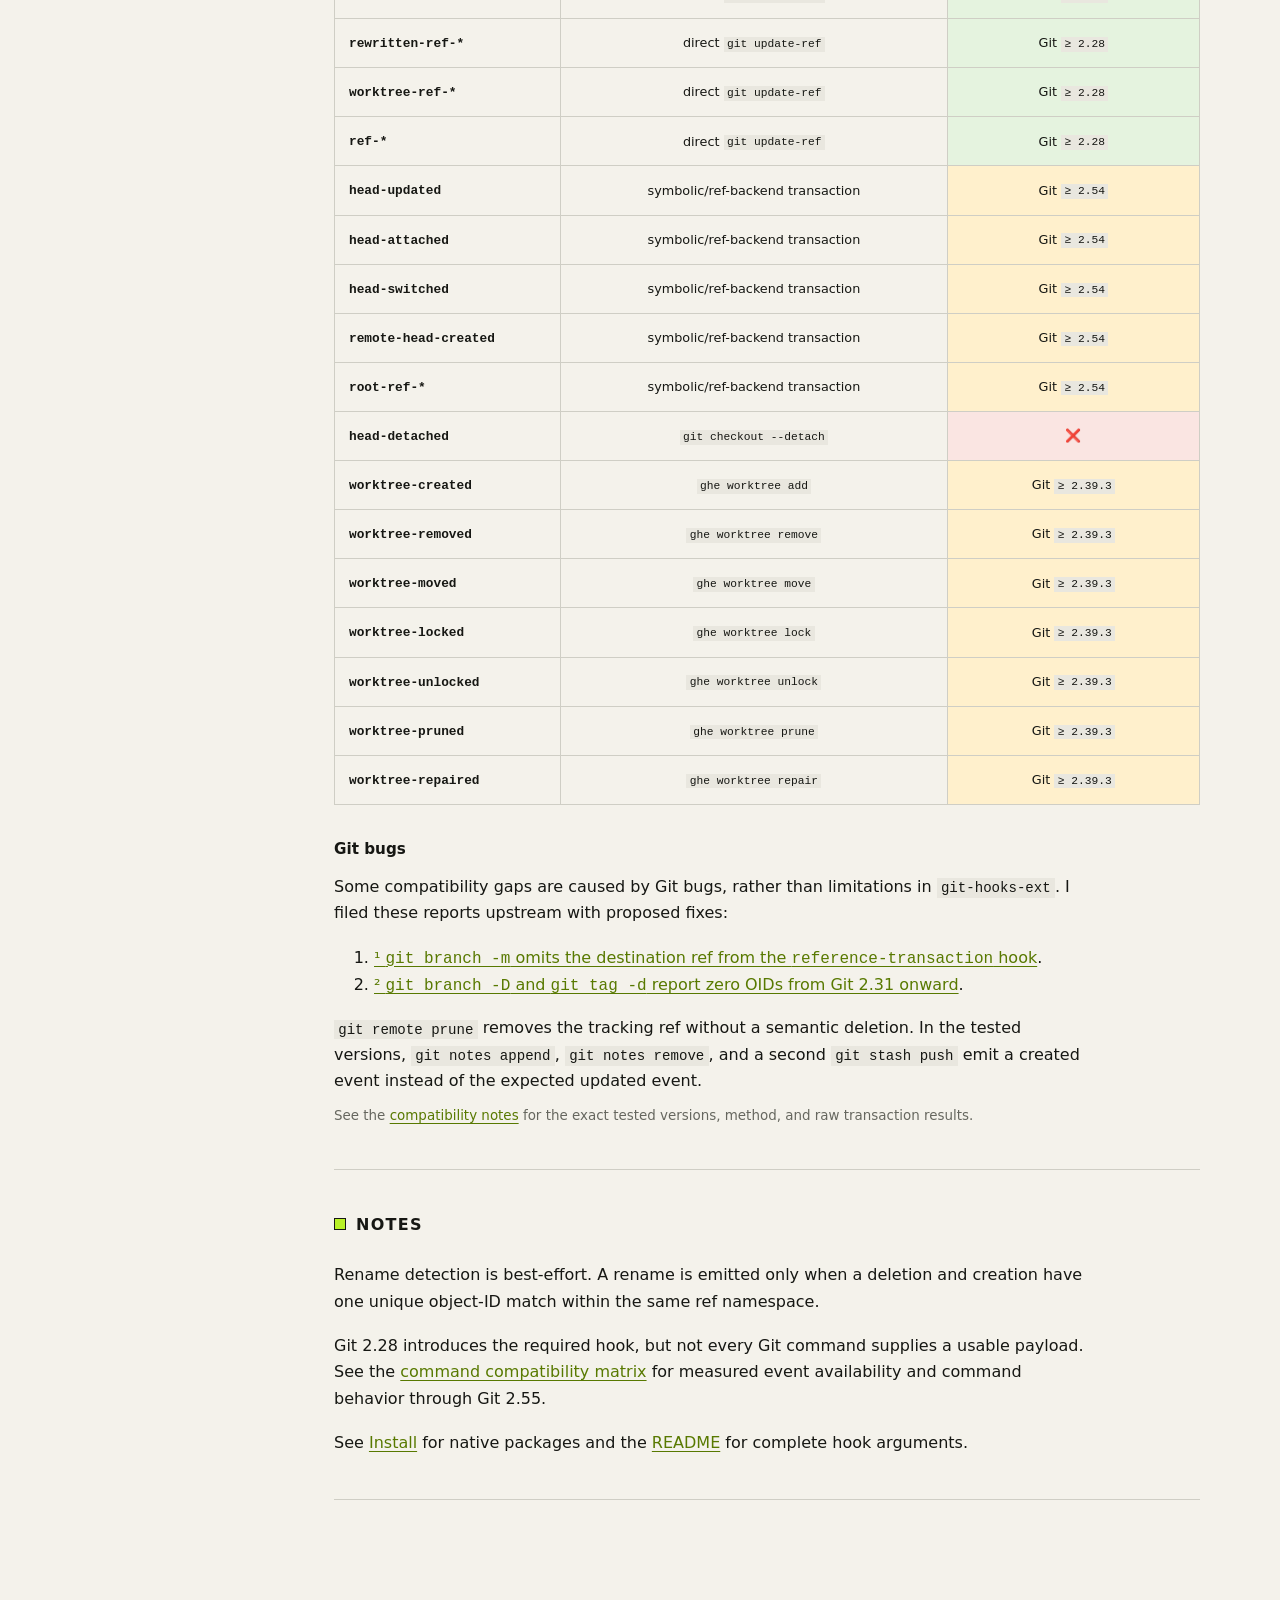
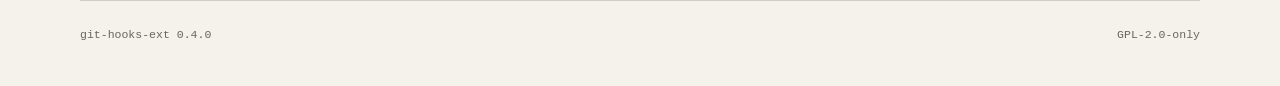
==== commit 356cdad6: "docs: configure quick-start hooks with ghe add" ====
--- a/site/index.html
+++ b/site/index.html
@@ -233,11 +233,13 @@
           <p>The command automatically uses config-based hooks with Git 2.54+ or installs the legacy bridge on older Git versions. After upgrading Git, remove the legacy <code>reference-transaction</code> hook and run <code>git-hooks-ext install</code> again (or <code>ghe install</code>).</p>
 
           <h3>2. Add an event hook</h3>
-          <pre><code>cat &gt; .git/hooks/branch-created &lt;&lt;'SH'
+          <pre><code>mkdir -p scripts
+cat &gt; scripts/announce-branch &lt;&lt;'SH'
 #!/bin/sh
 echo "created branch: $1"
 SH
-chmod +x .git/hooks/branch-created</code></pre>
+chmod +x scripts/announce-branch
+ghe add branch-created announce-branch ./scripts/announce-branch</code></pre>
 
           <h3>3. Trigger it</h3>
           <pre><code>git branch topic
@@ -246,8 +248,8 @@
           <h3>Manage configured hooks</h3>
           <p>For config-based hooks added with <code>ghe add</code>, inspect and manage the named entries:</p>
           <pre><code>ghe list
-ghe show create-branch-env
-ghe remove create-branch-env</code></pre>
+ghe show announce-branch
+ghe remove announce-branch</code></pre>
           <p><code>list</code> prints each hook name, event and command. The commands use local configuration by default and accept <code>--local</code>, <code>--global</code> or <code>--system</code>. The technical bridge is not listed; use <code>install</code> and <code>uninstall</code> to manage it.</p>
 
           <h3>Diagnose compatibility</h3>
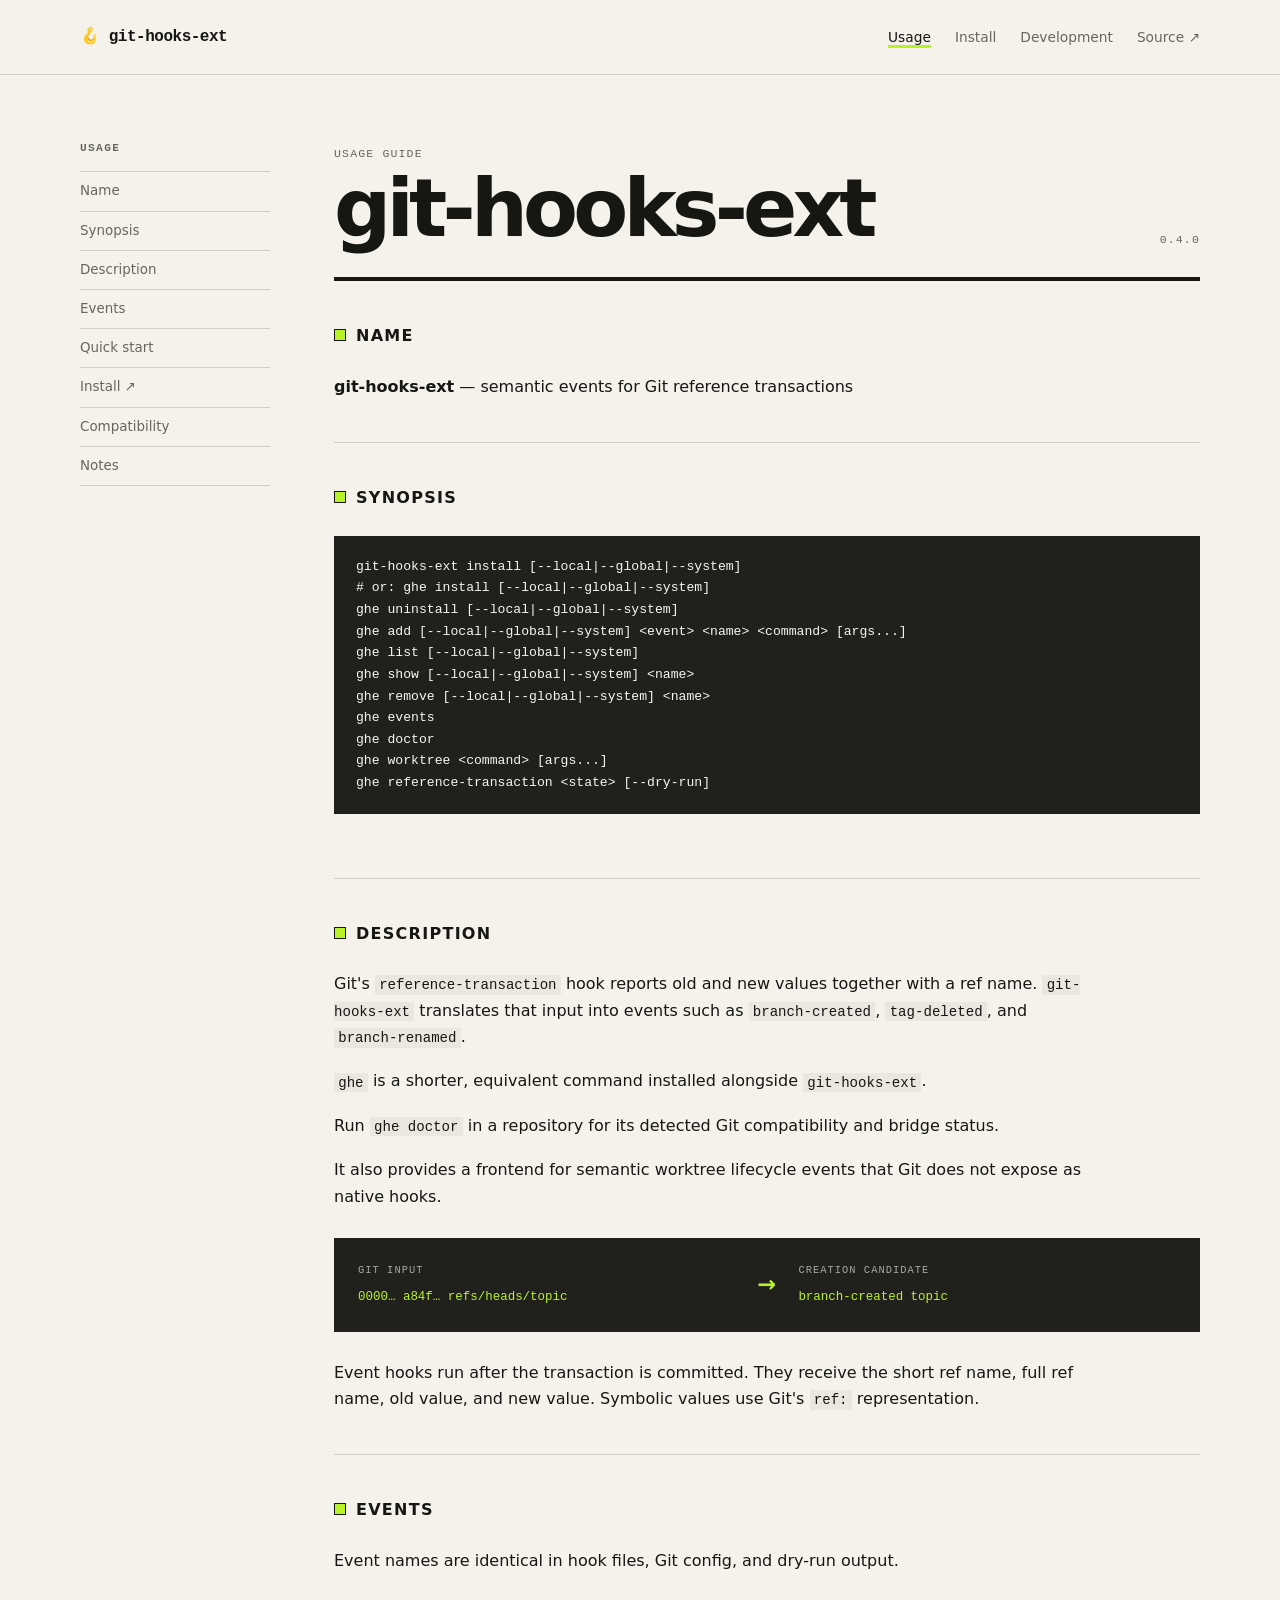
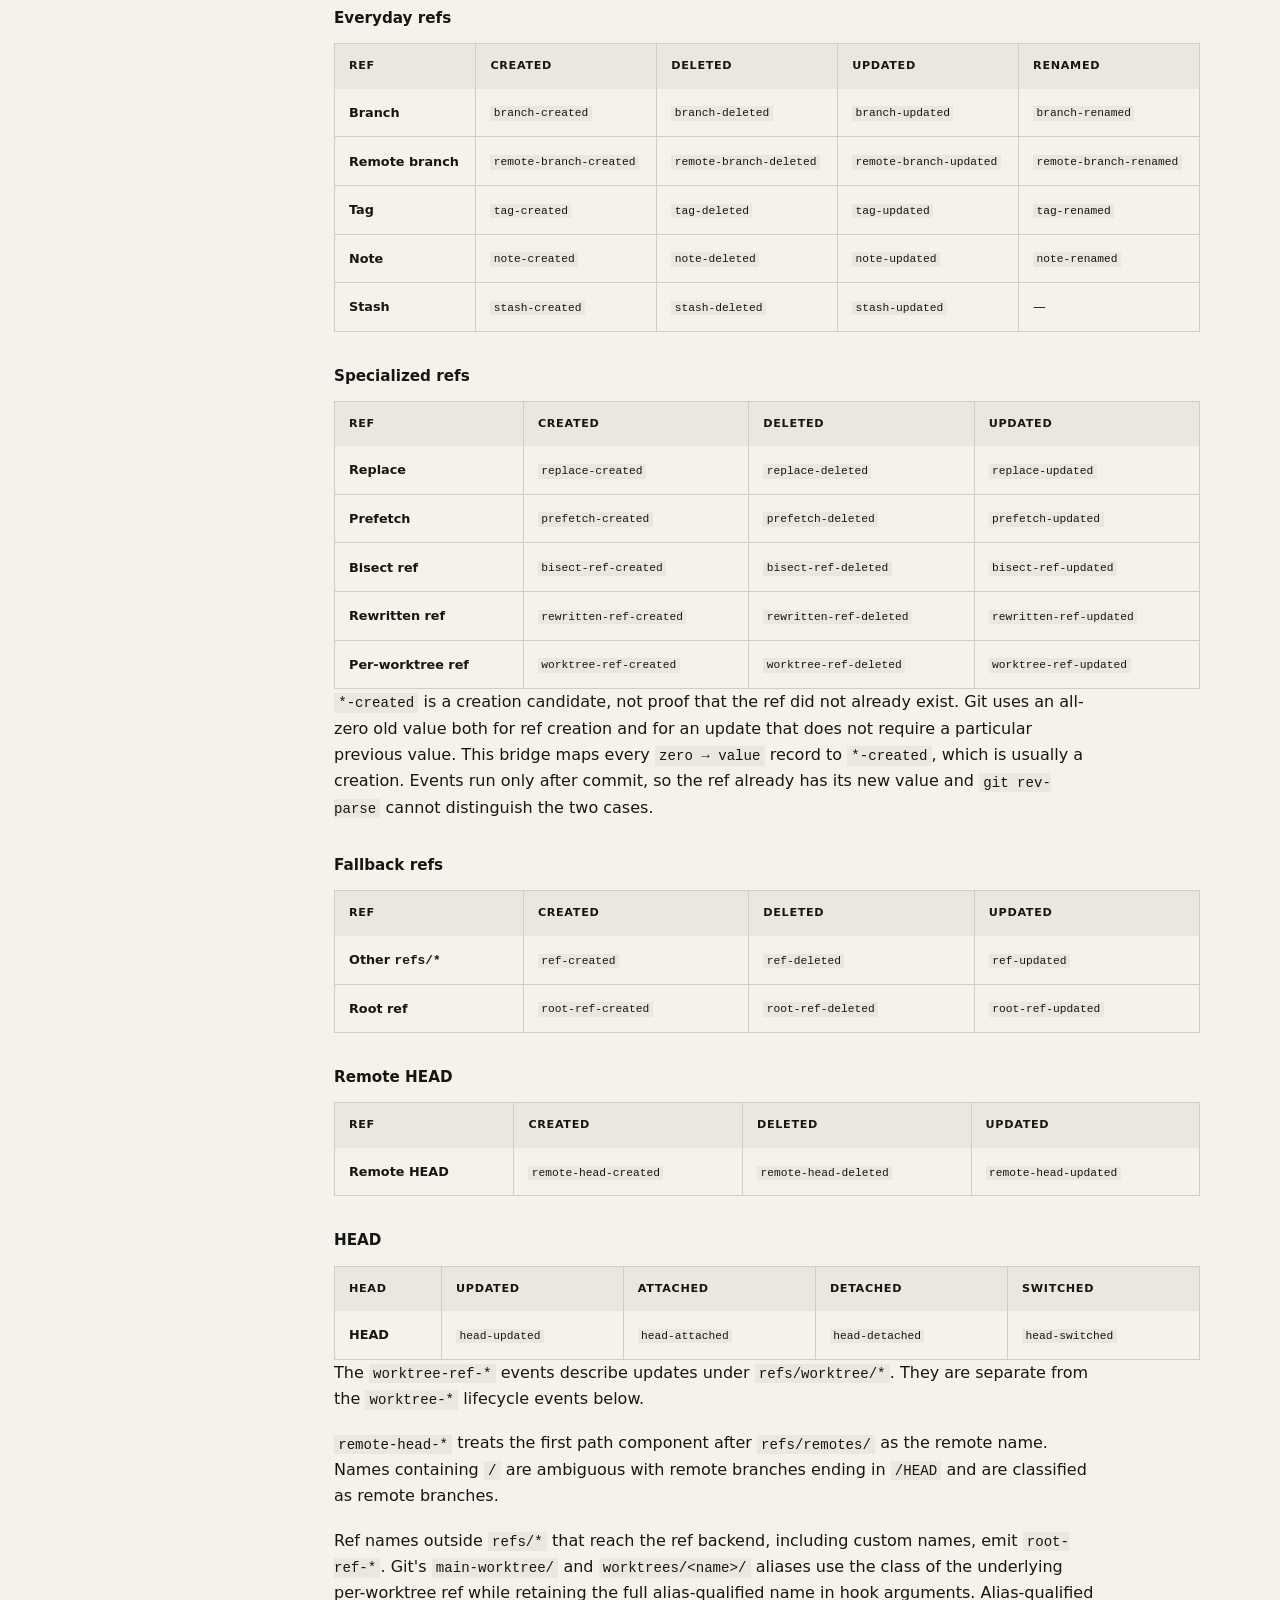
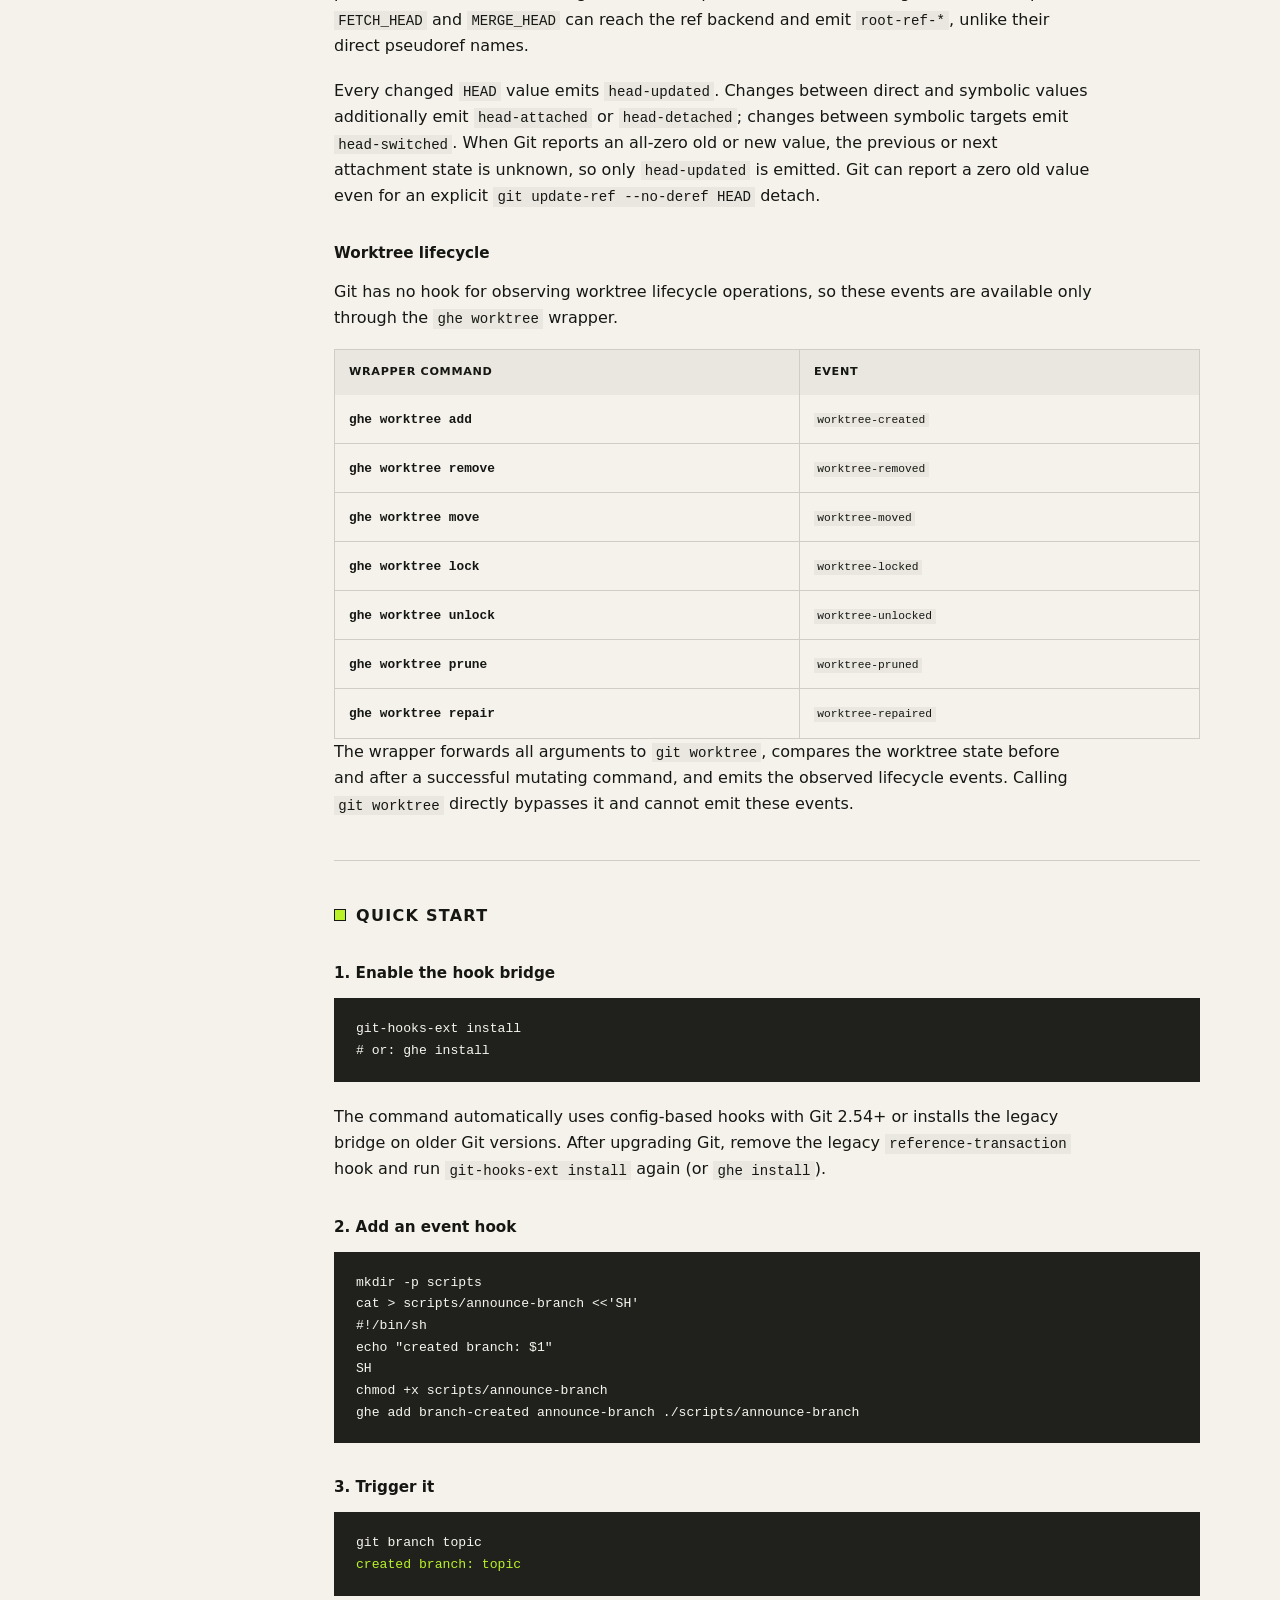
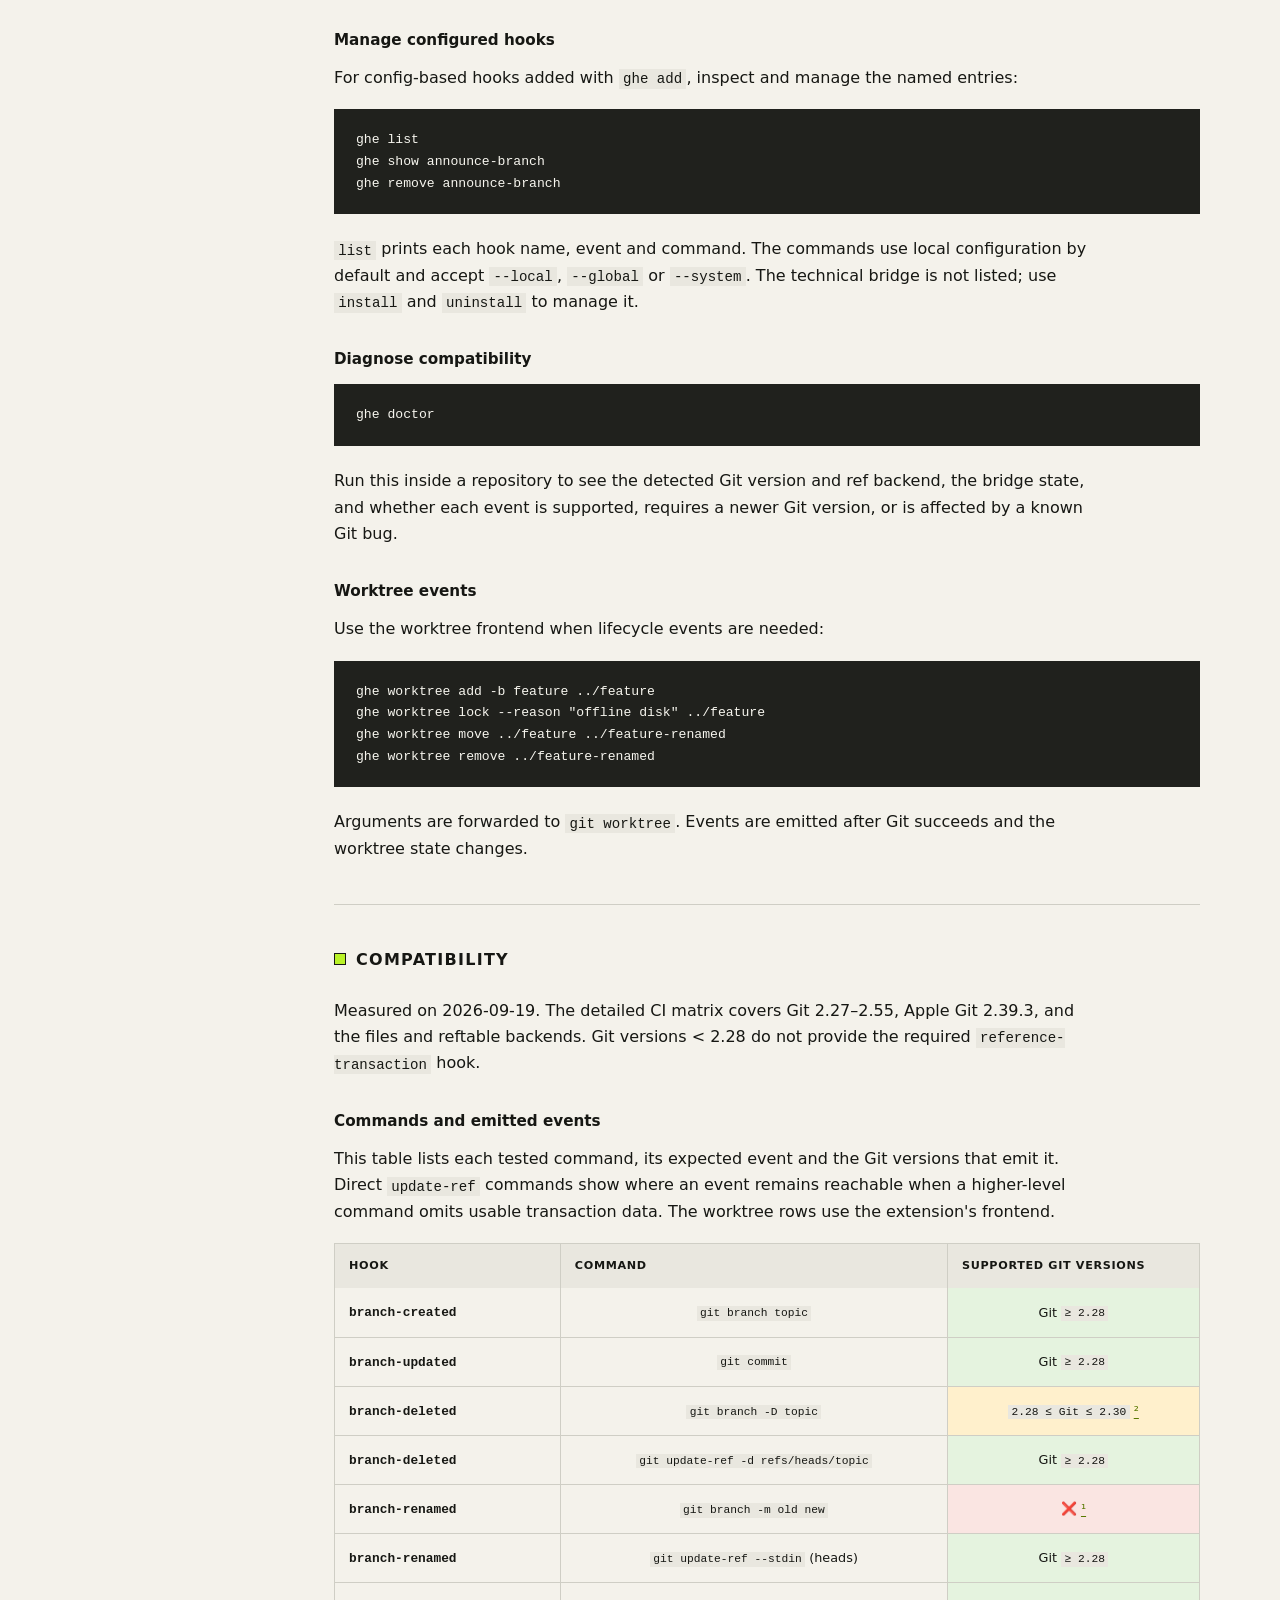
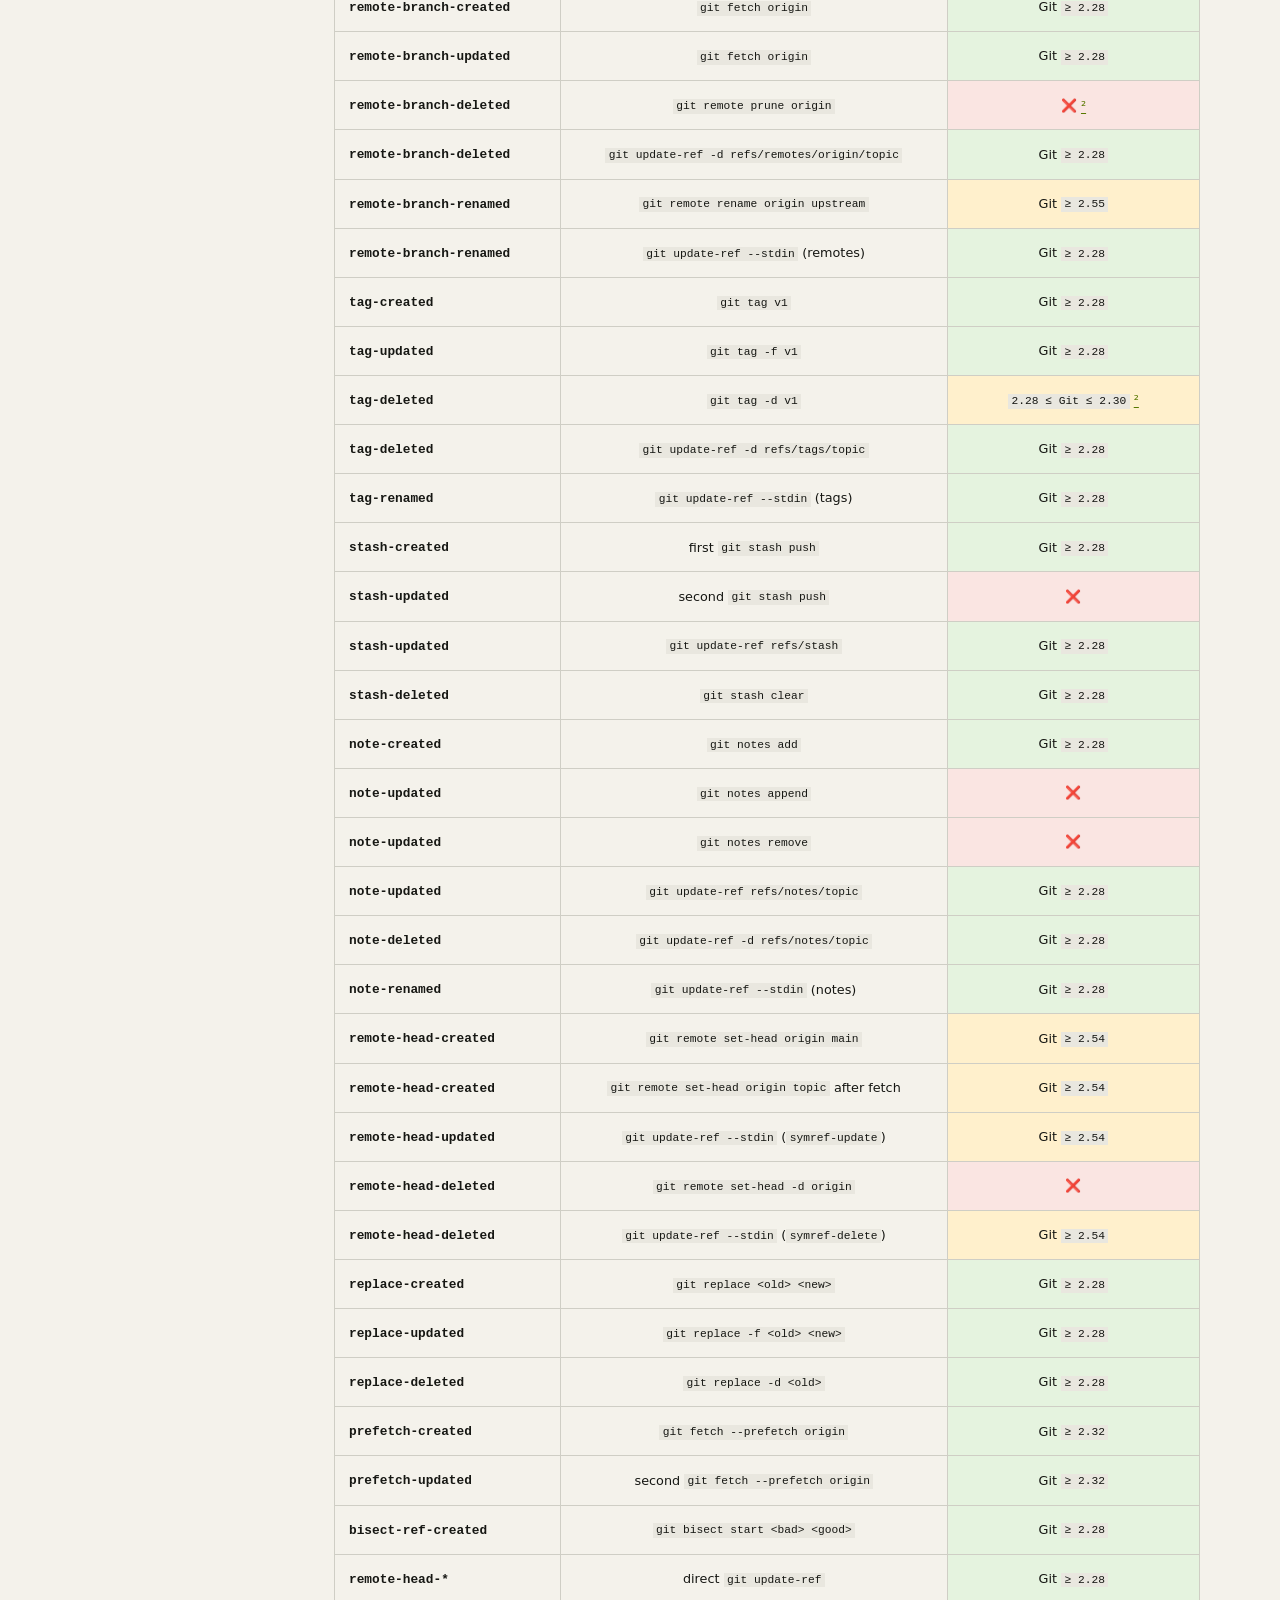
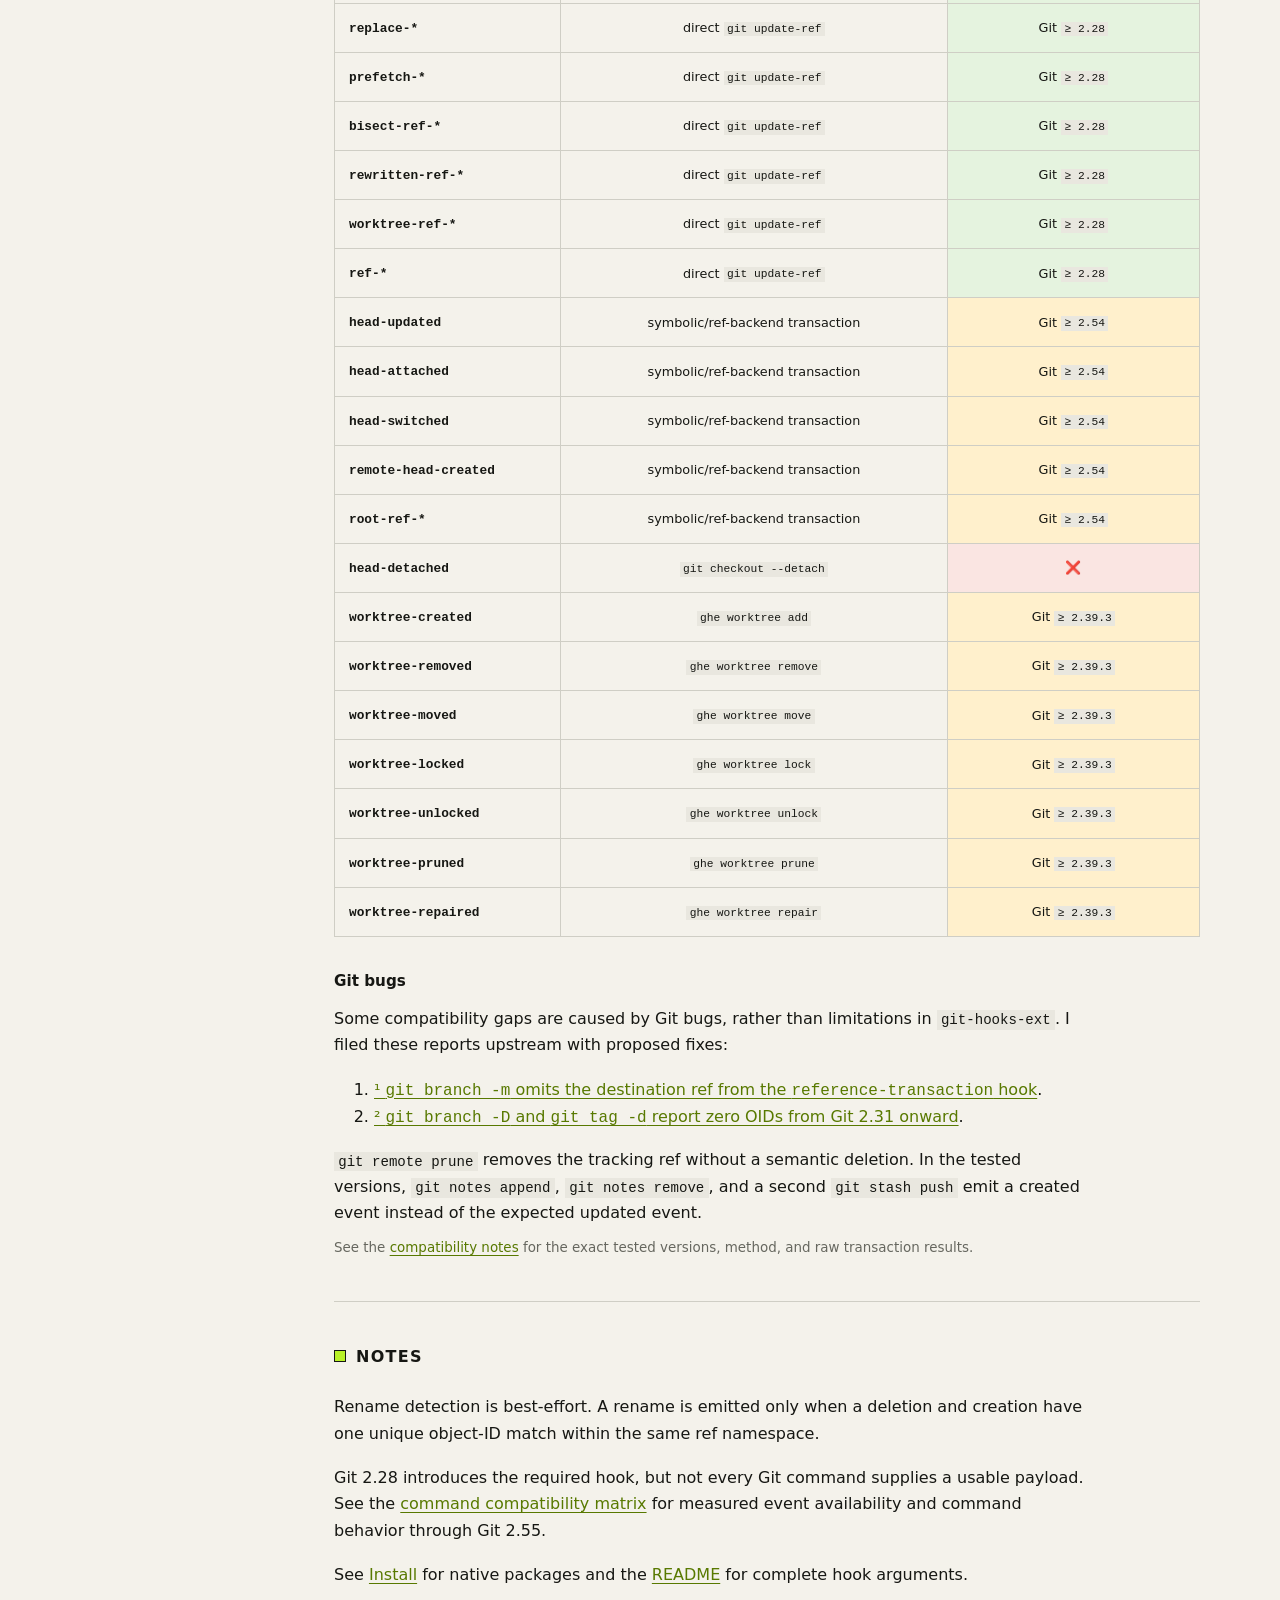
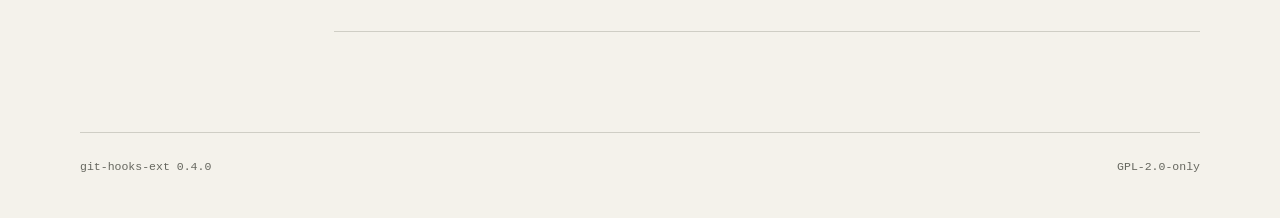
==== commit 6c7e8613: "docs: clarify created event ambiguity" ====
--- a/site/index.html
+++ b/site/index.html
@@ -88,7 +88,7 @@
             </div>
             <b aria-hidden="true">→</b>
             <div>
-              <span>Event</span>
+              <span>Creation candidate</span>
               <code>branch-created topic</code>
             </div>
           </div>
@@ -132,6 +132,15 @@
 	              </tbody>
 	            </table>
 	          </div>
+	          <p>
+            <code>*-created</code> is a creation candidate, not proof that the
+            ref did not already exist. Git uses an all-zero old value both for
+            ref creation and for an update that does not require a particular
+            previous value. This bridge maps every <code>zero → value</code>
+            record to <code>*-created</code>, which is usually a creation.
+            Events run only after commit, so the ref already has its new value
+            and <code>git rev-parse</code> cannot distinguish the two cases.
+          </p>
 	          <h3>Fallback refs</h3>
 	          <div class="table-wrap">
 	            <table>
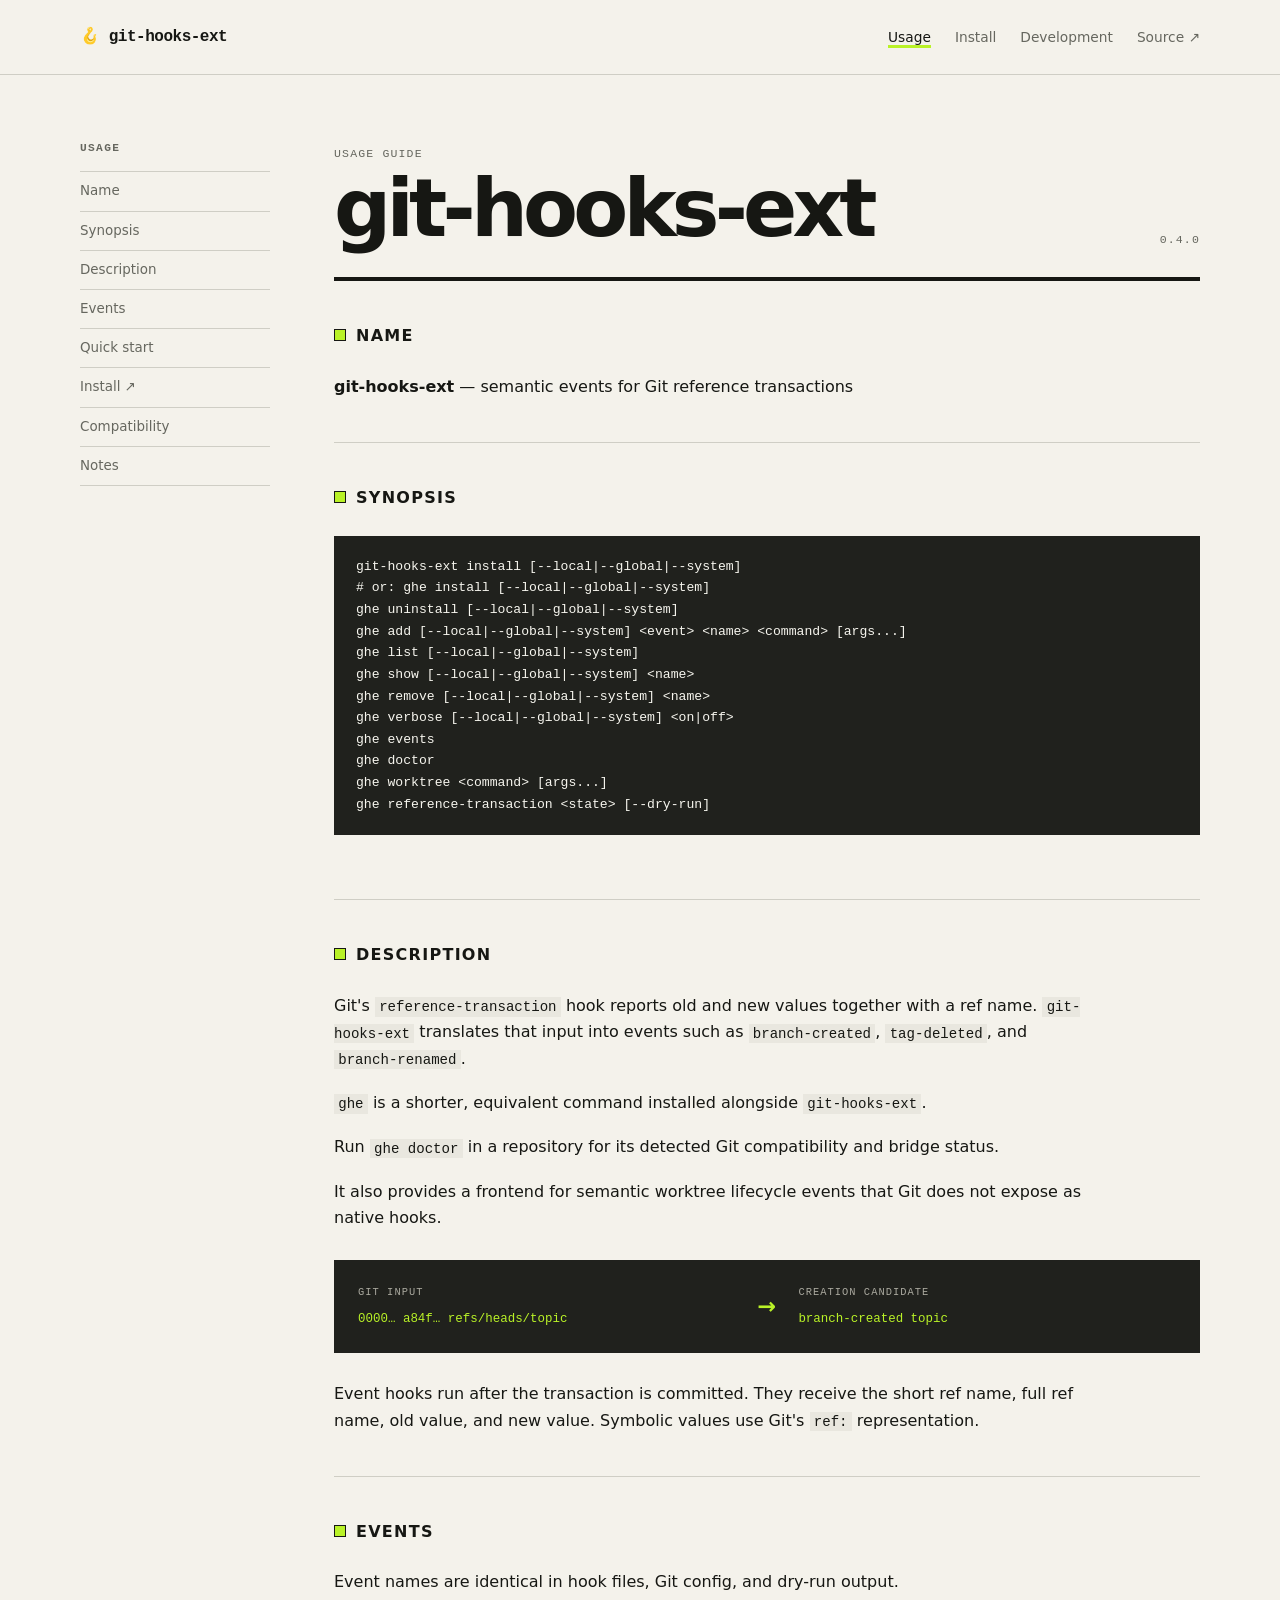
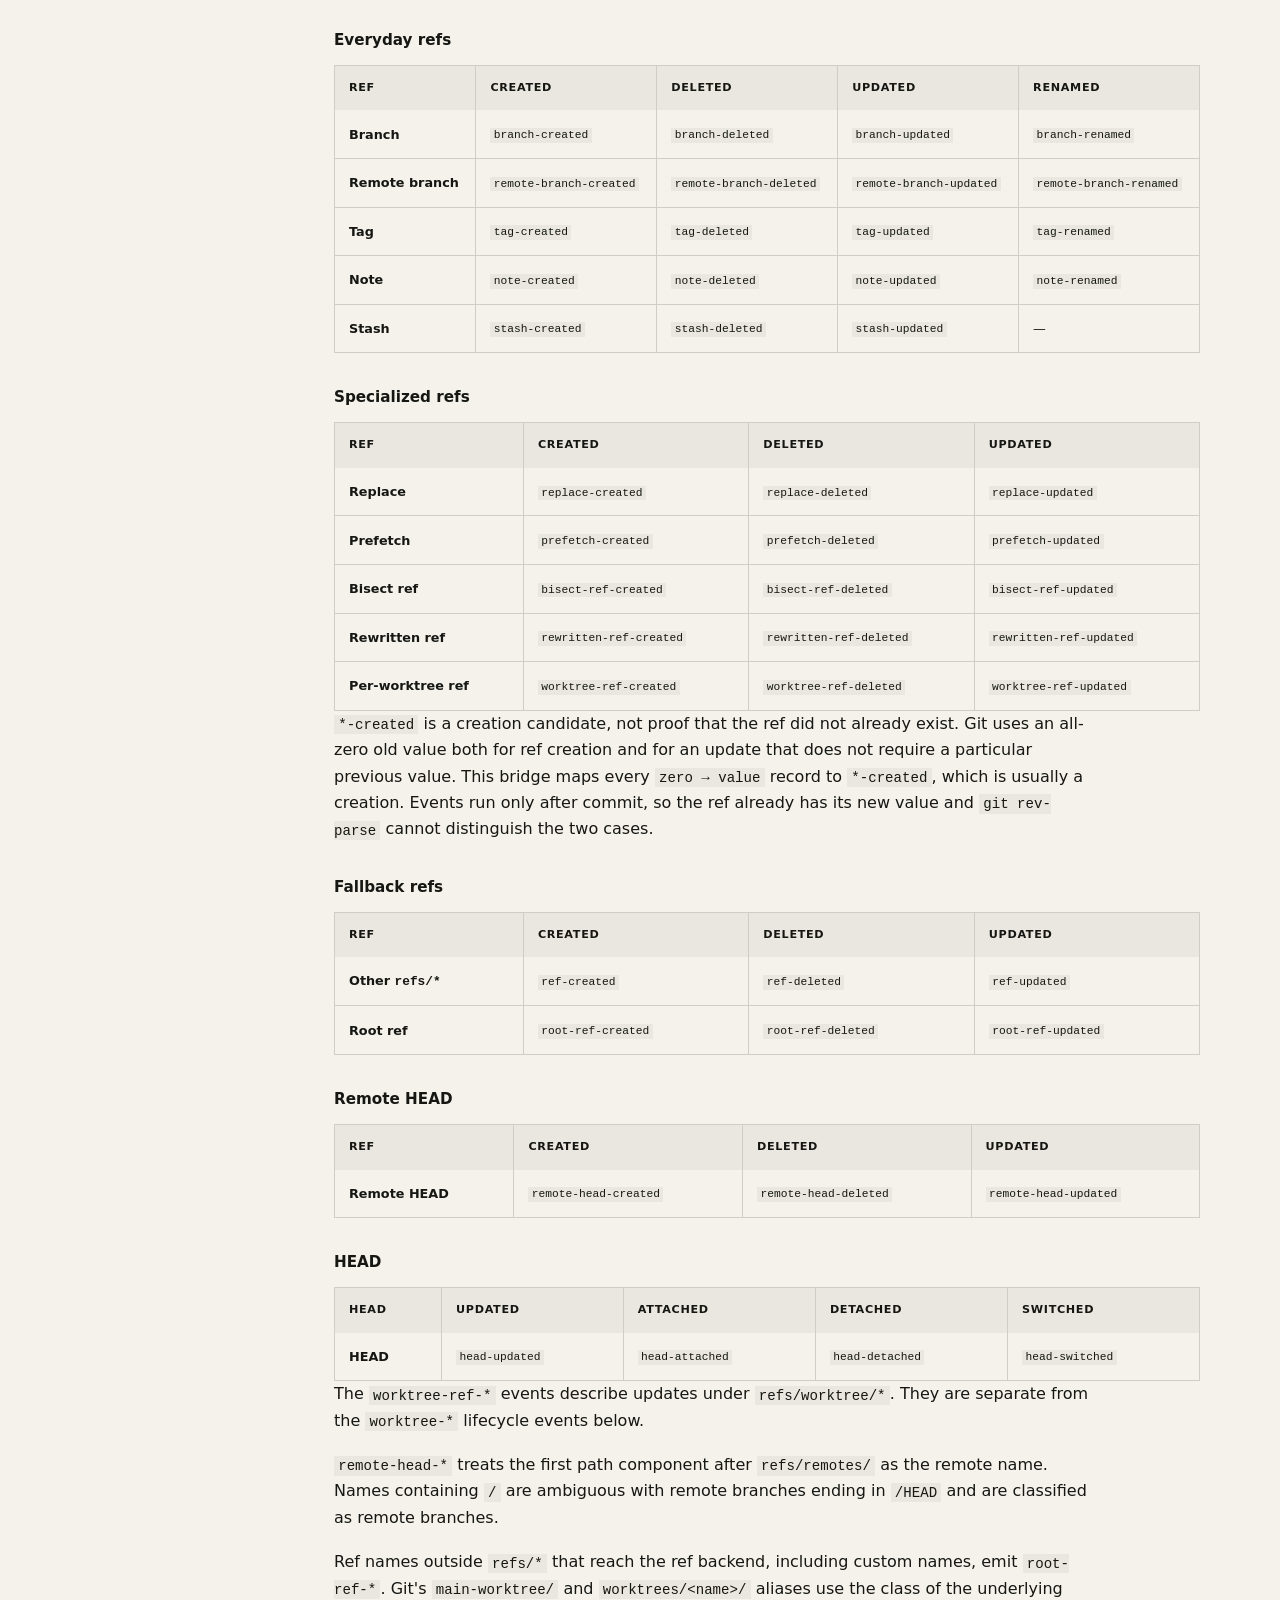
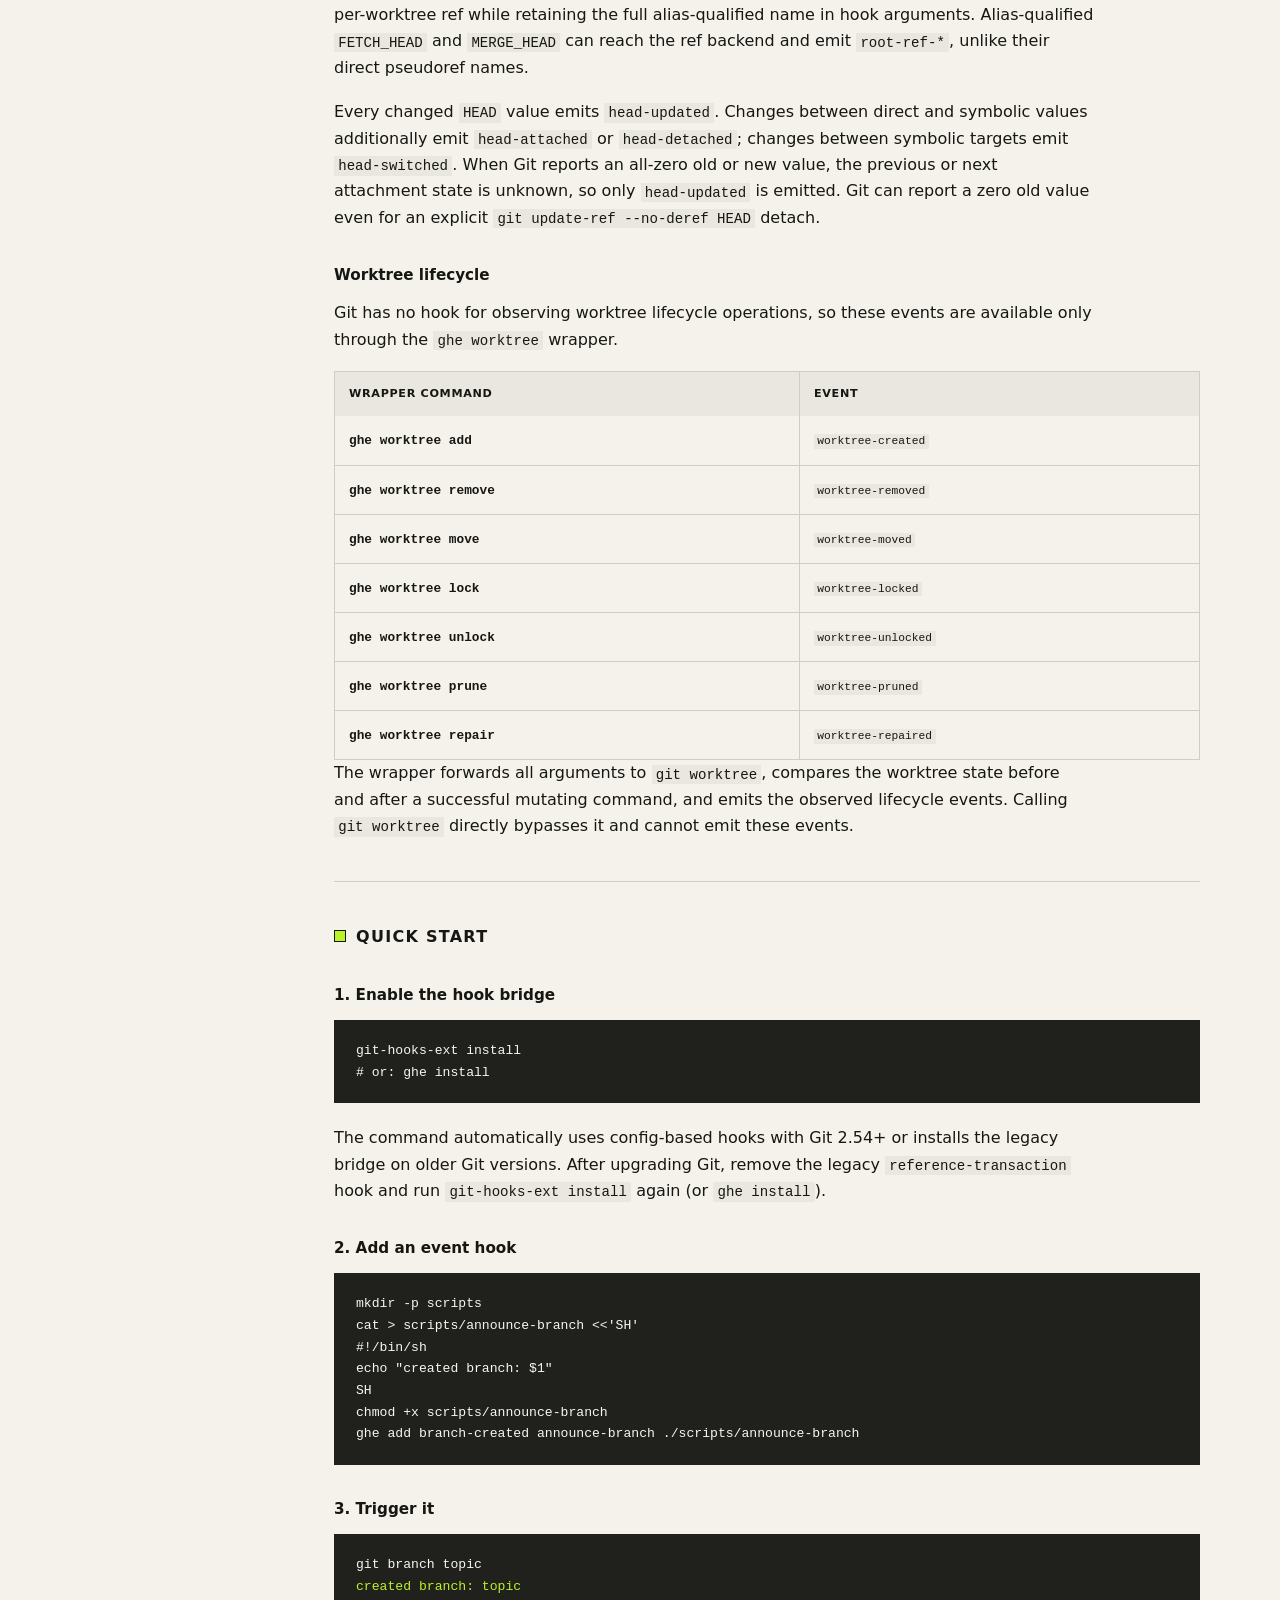
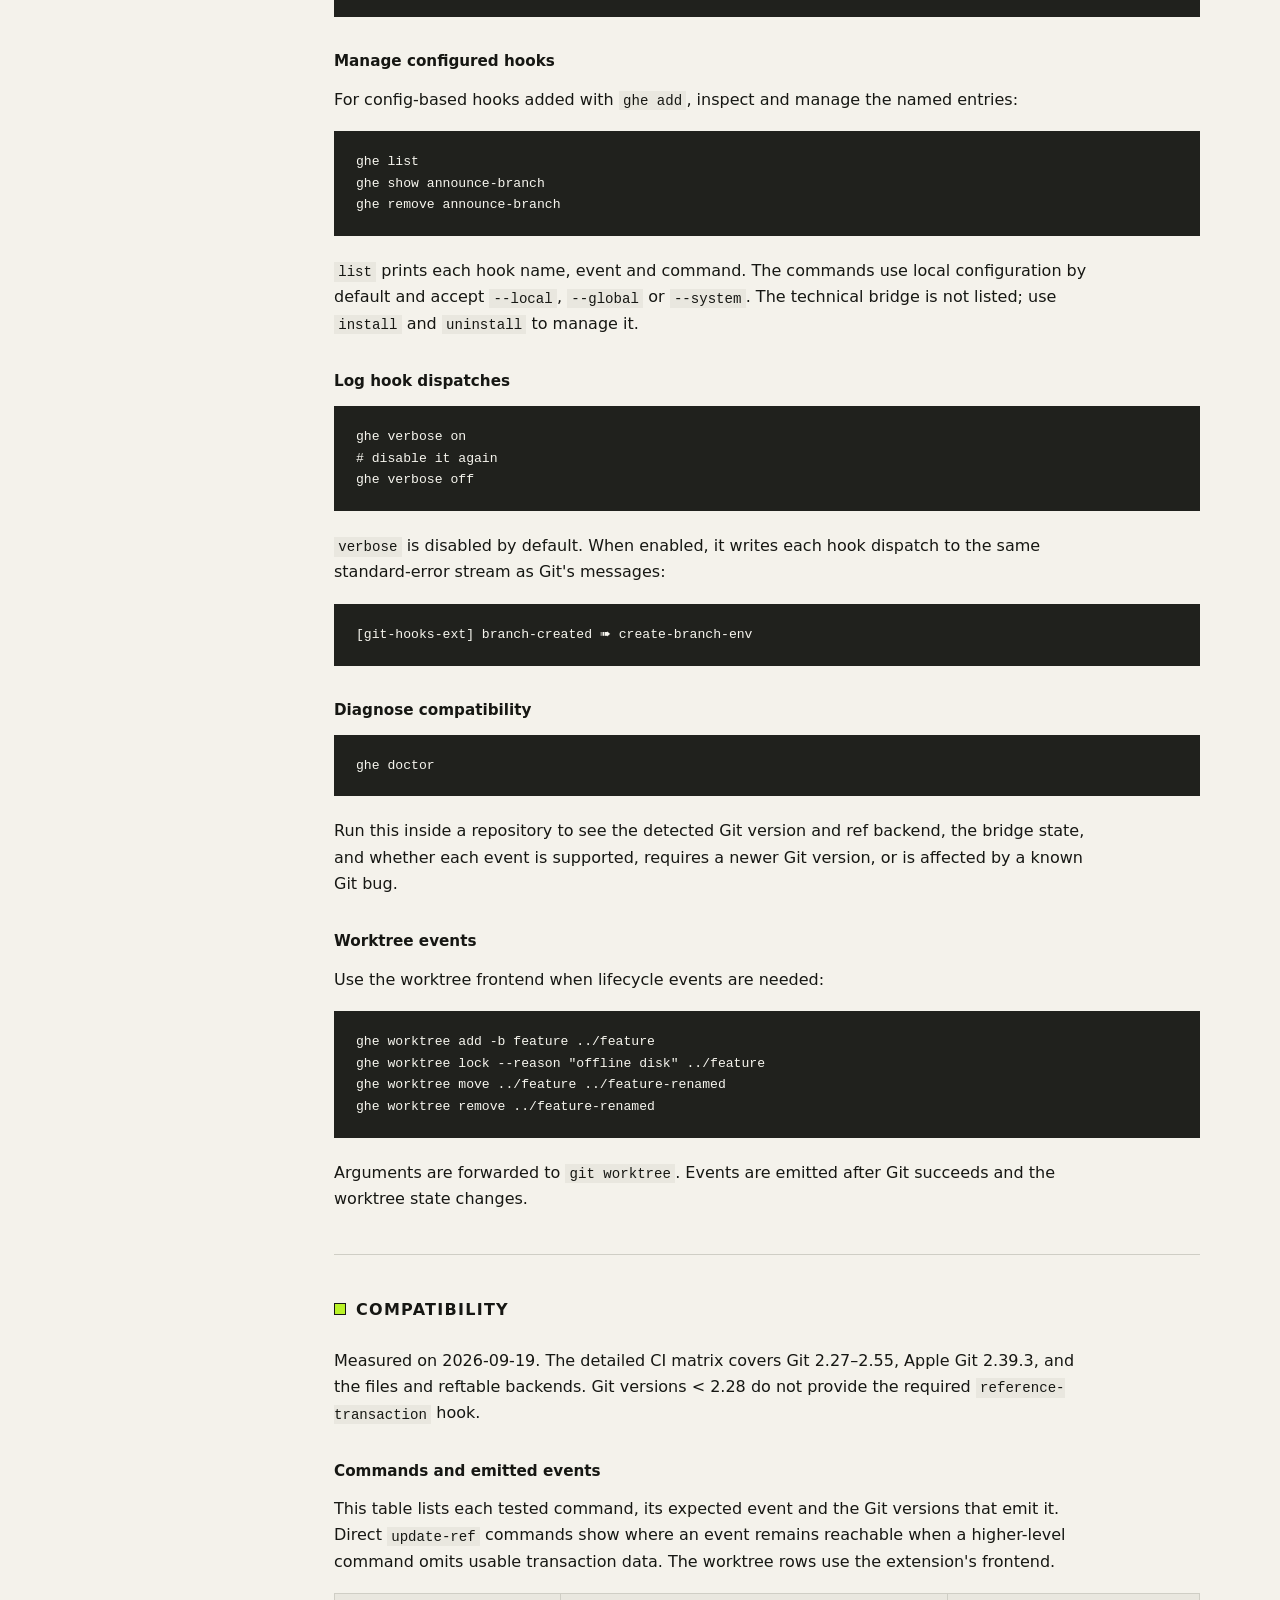
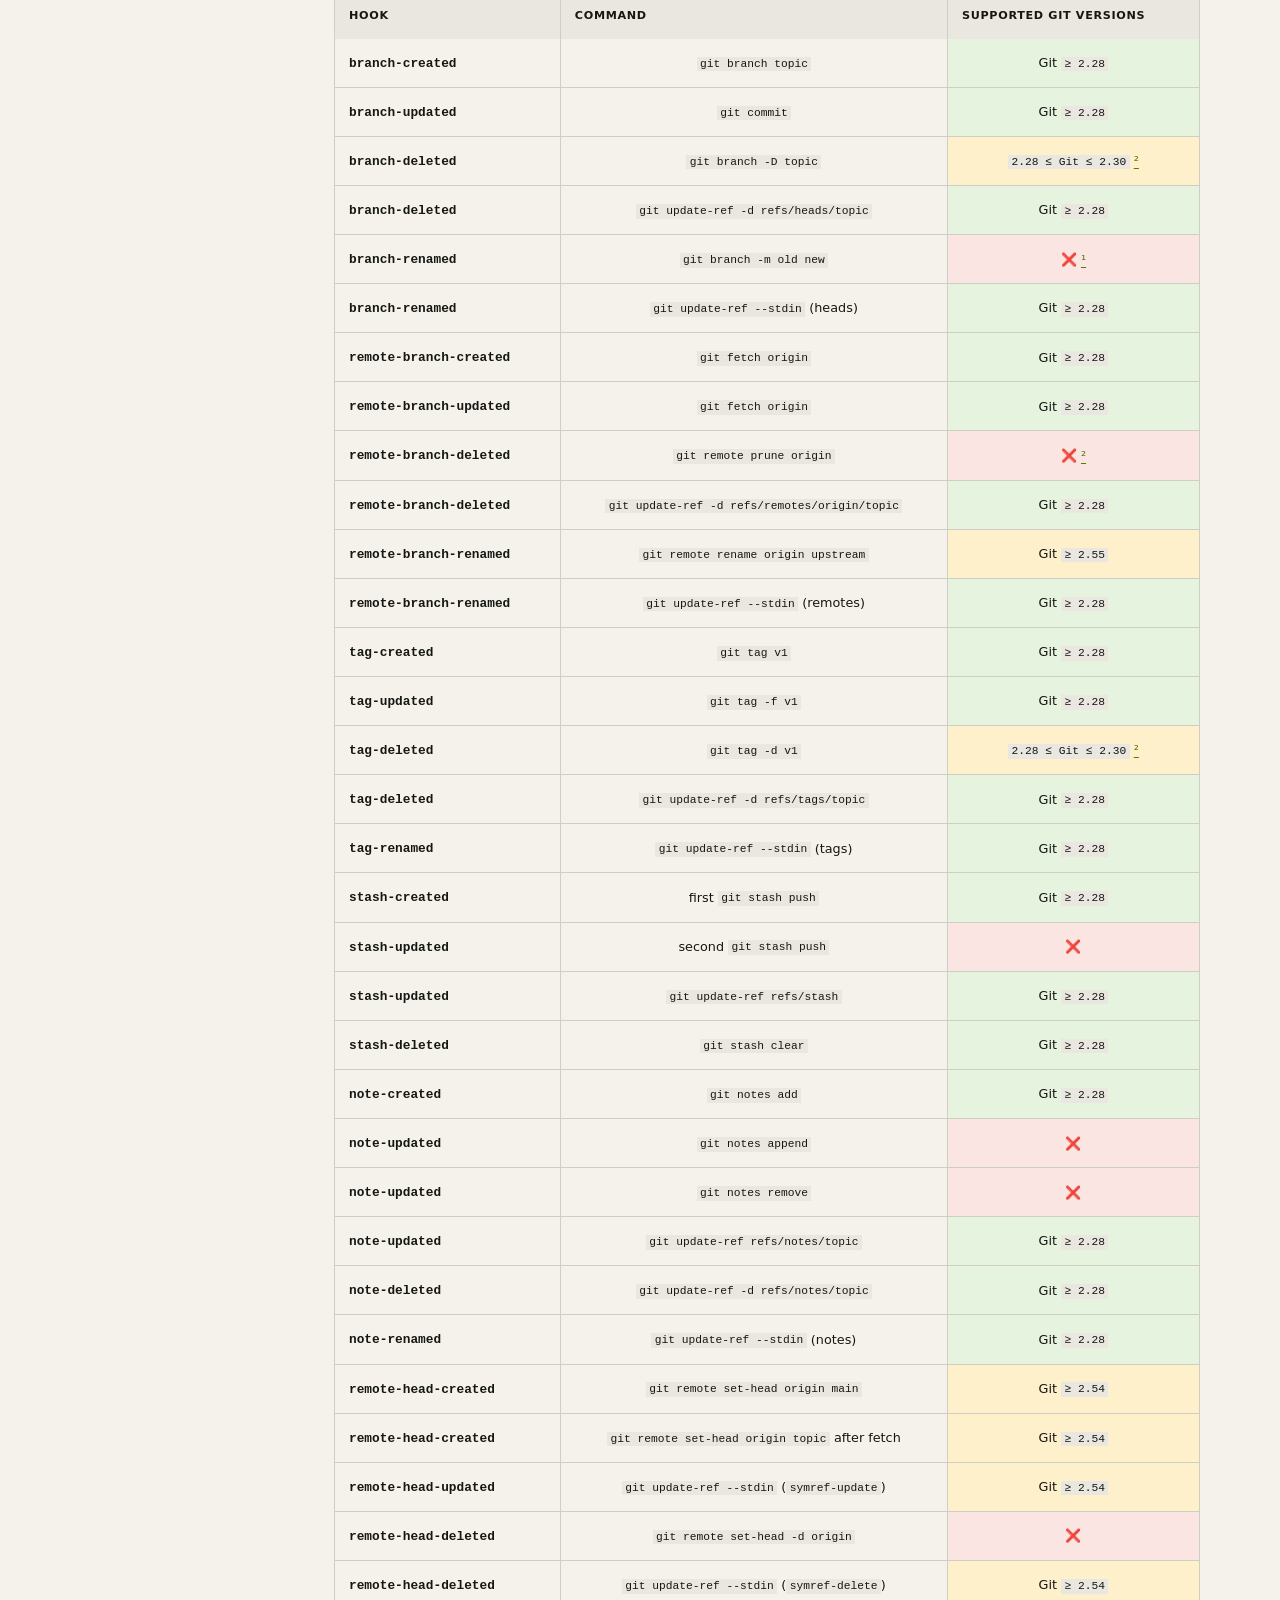
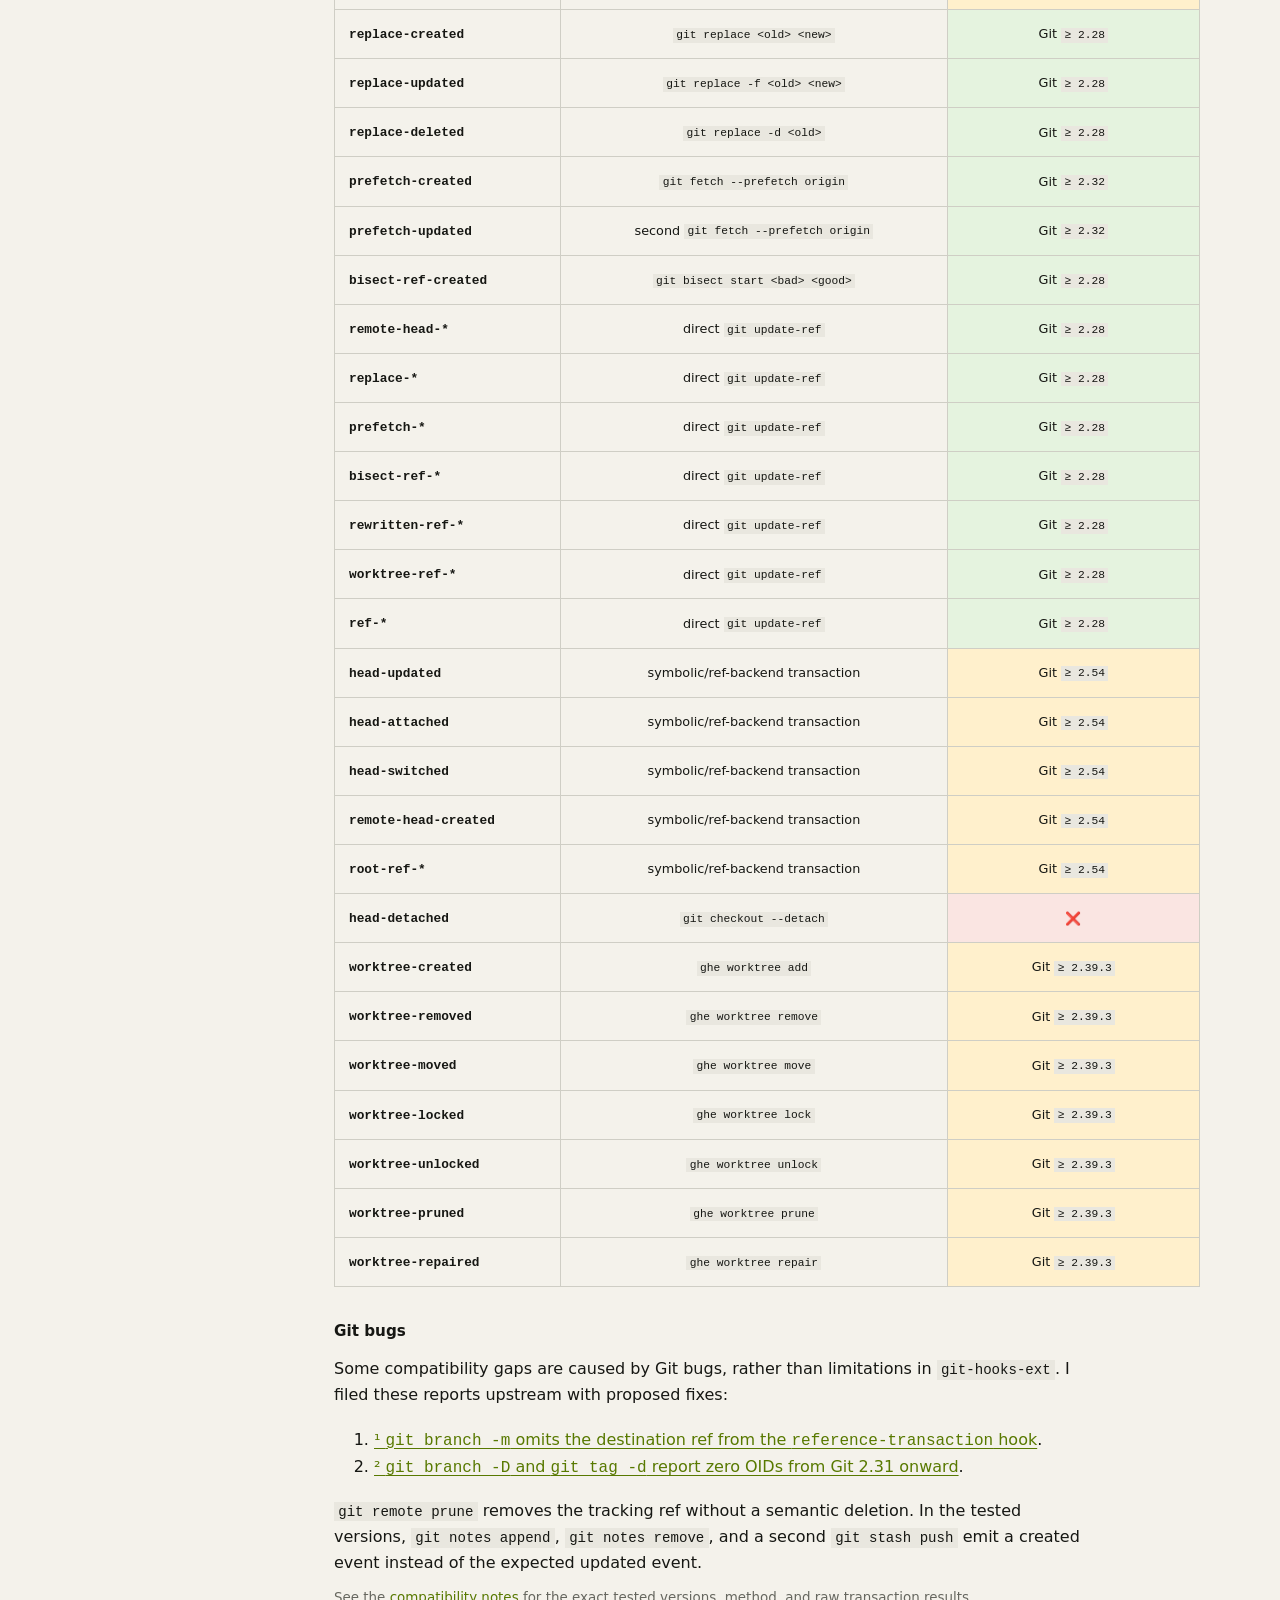
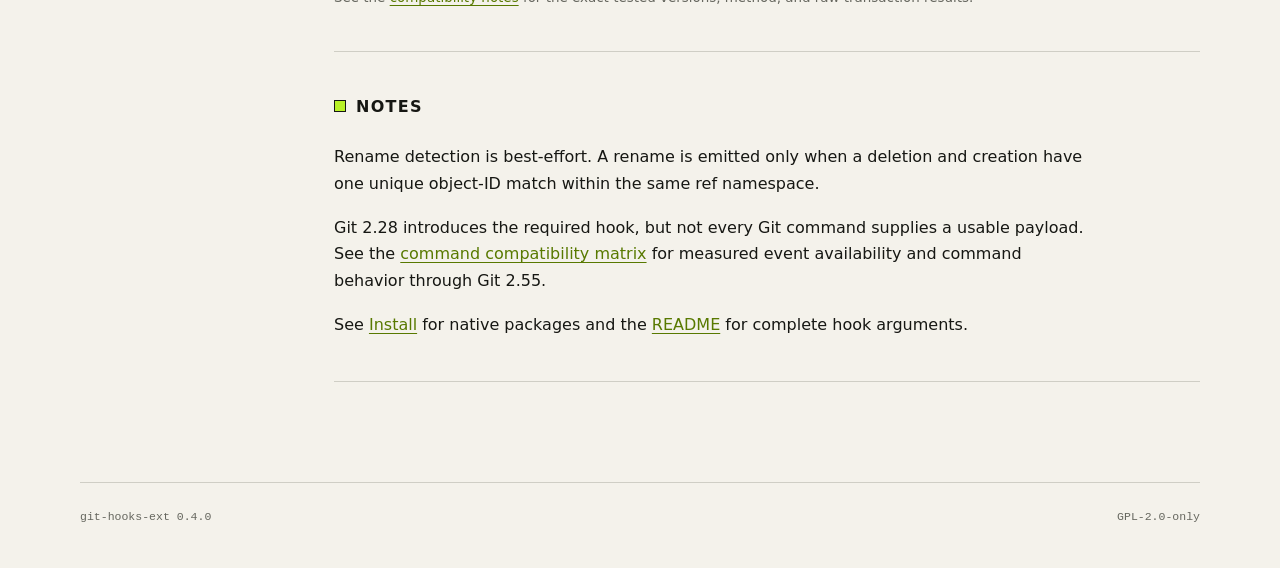
==== commit f9e1adaf: "Add verbose hook dispatch logging" ====
--- a/site/index.html
+++ b/site/index.html
@@ -60,6 +60,7 @@
 ghe list [--local|--global|--system]
 ghe show [--local|--global|--system] &lt;name&gt;
 ghe remove [--local|--global|--system] &lt;name&gt;
+ghe verbose [--local|--global|--system] &lt;on|off&gt;
 ghe events
 ghe doctor
 ghe worktree &lt;command&gt; [args...]
@@ -260,6 +261,13 @@
 ghe show announce-branch
 ghe remove announce-branch</code></pre>
           <p><code>list</code> prints each hook name, event and command. The commands use local configuration by default and accept <code>--local</code>, <code>--global</code> or <code>--system</code>. The technical bridge is not listed; use <code>install</code> and <code>uninstall</code> to manage it.</p>
+
+          <h3>Log hook dispatches</h3>
+          <pre><code>ghe verbose on
+# disable it again
+ghe verbose off</code></pre>
+          <p><code>verbose</code> is disabled by default. When enabled, it writes each hook dispatch to the same standard-error stream as Git's messages:</p>
+          <pre><code>[git-hooks-ext] branch-created ➠ create-branch-env</code></pre>
 
           <h3>Diagnose compatibility</h3>
           <pre><code>ghe doctor</code></pre>
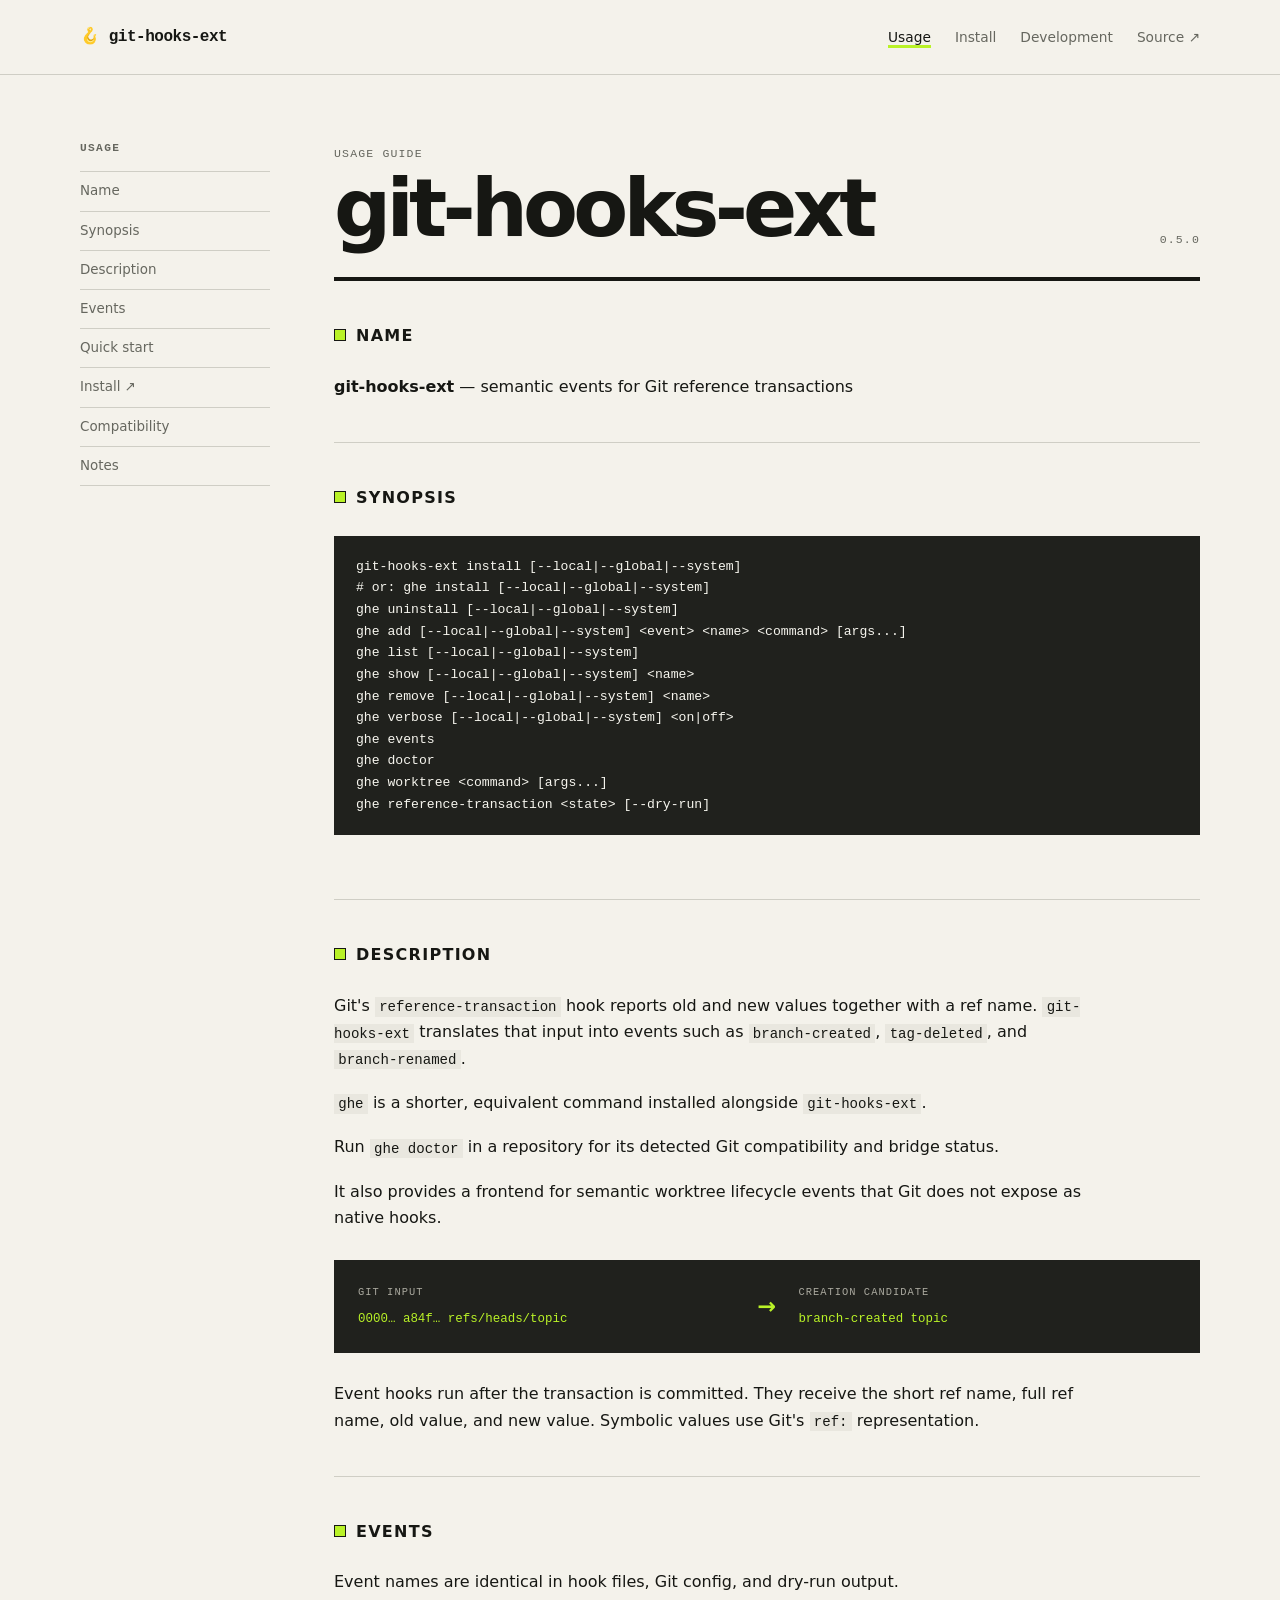
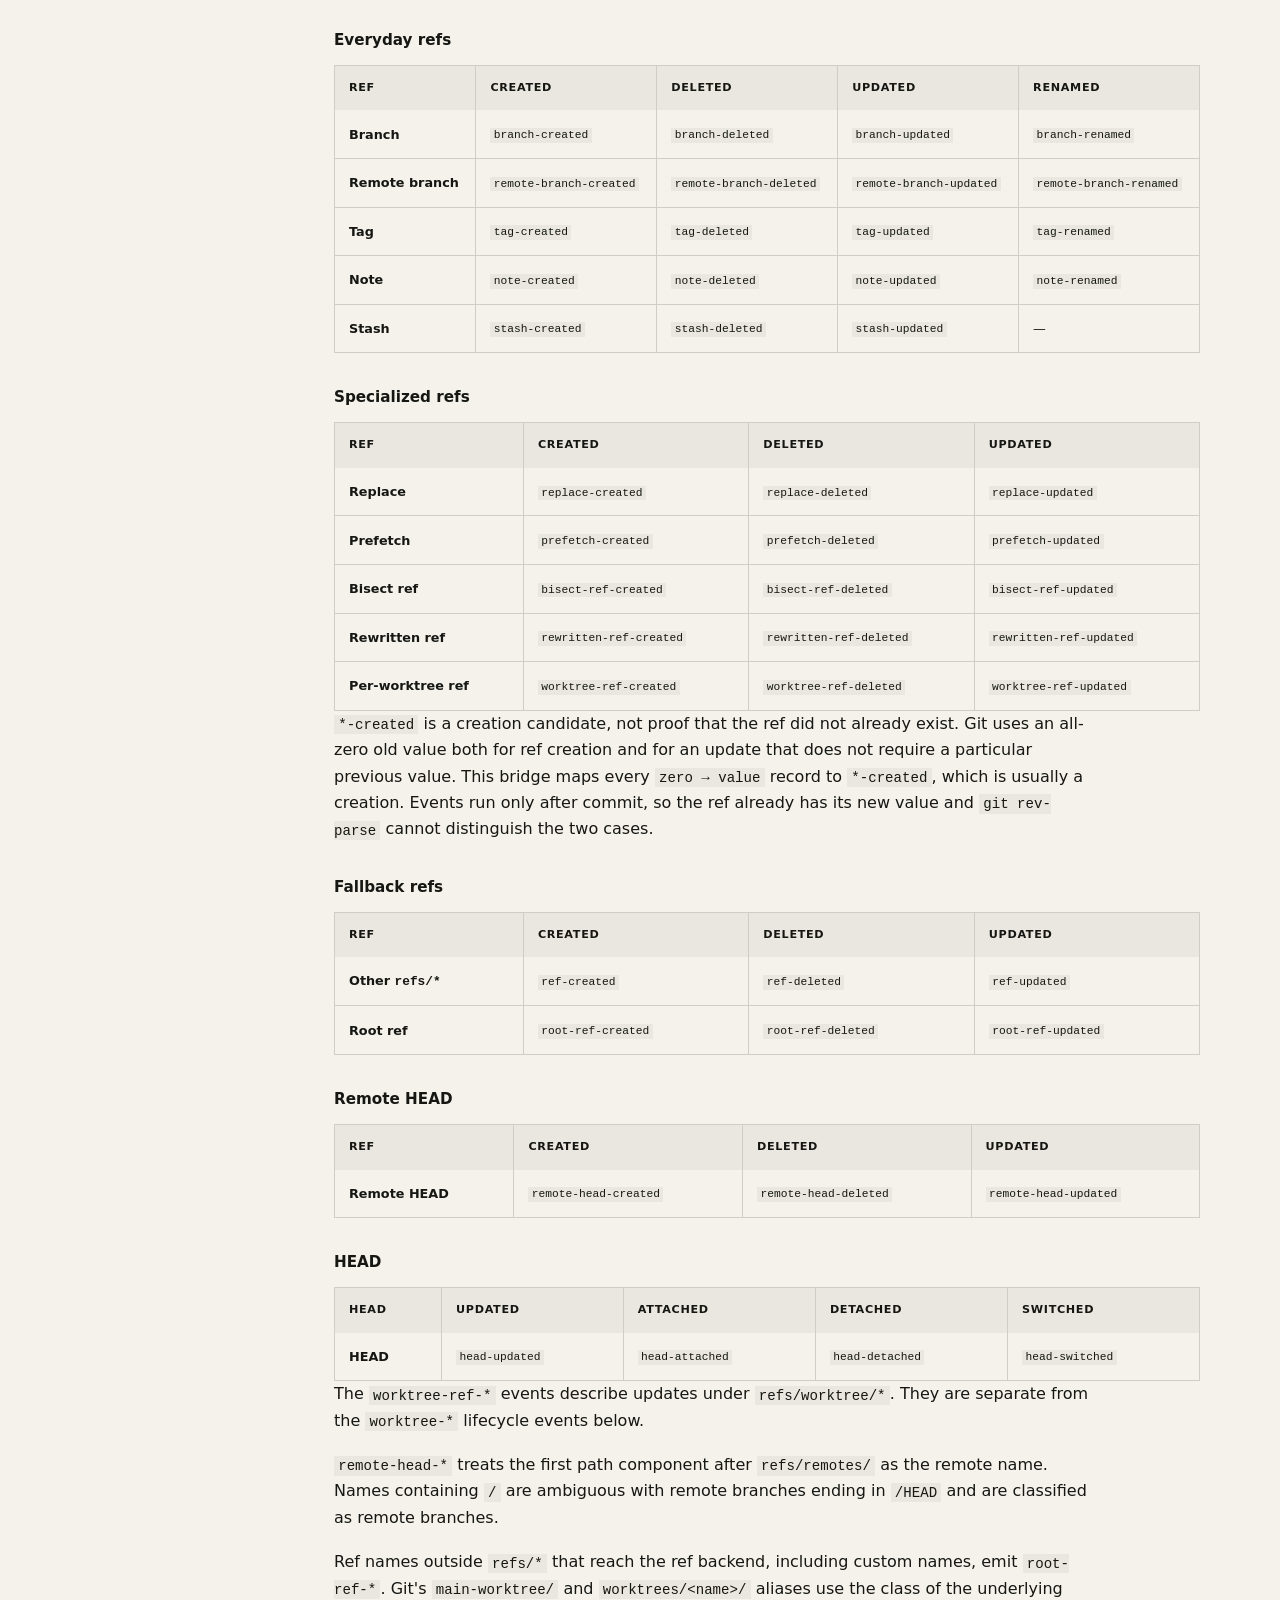
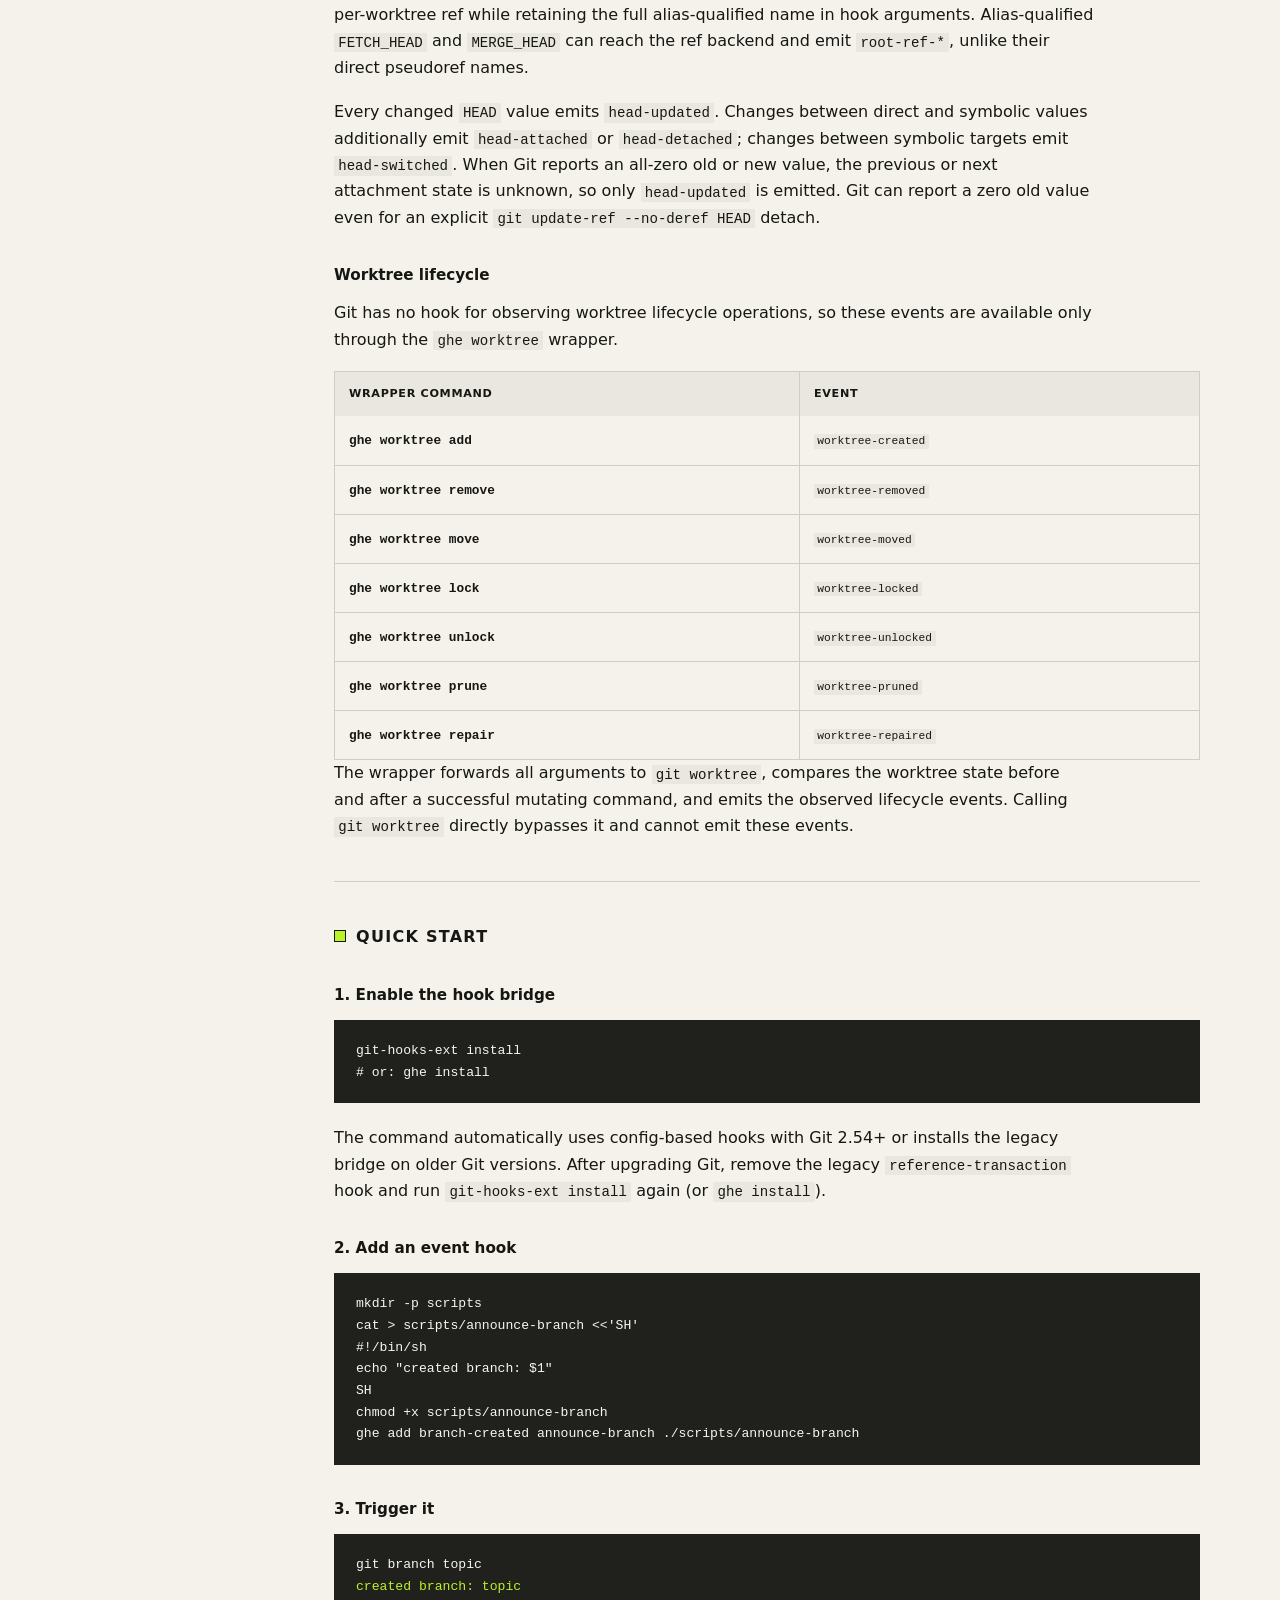
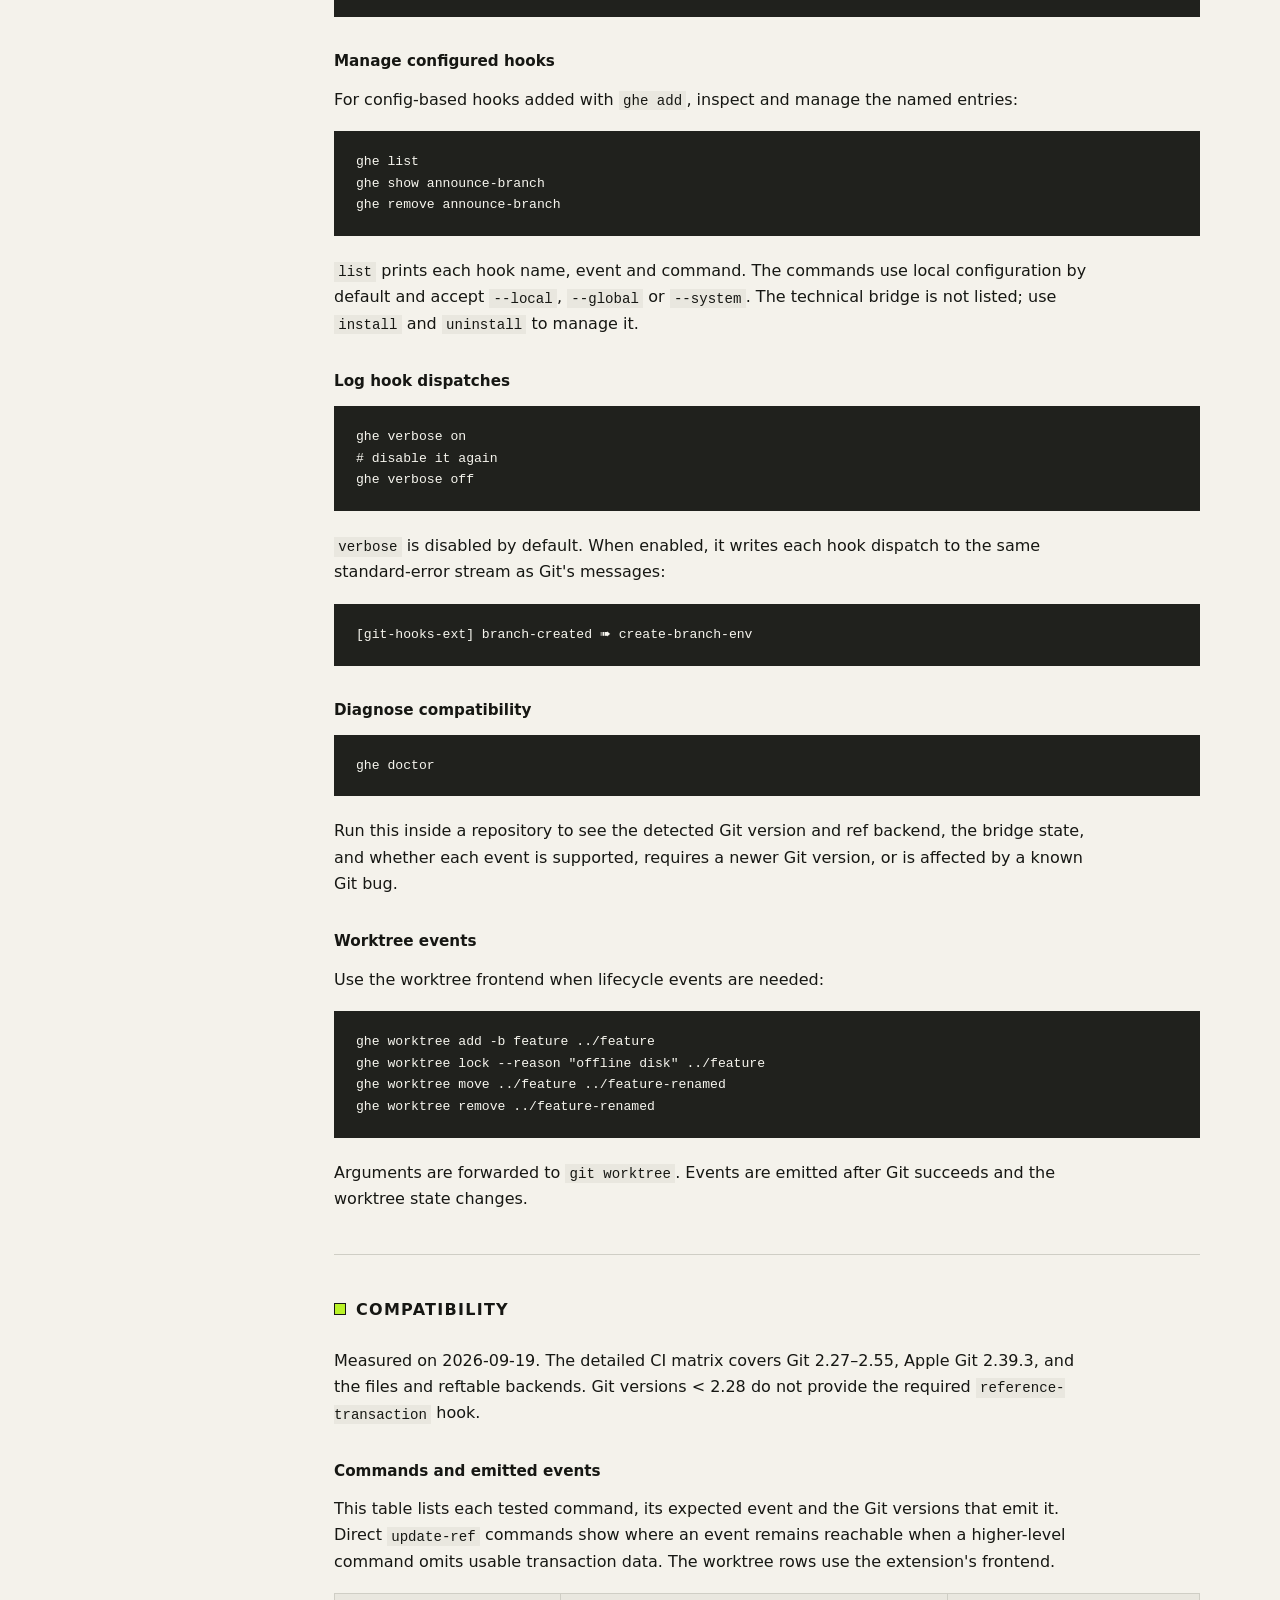
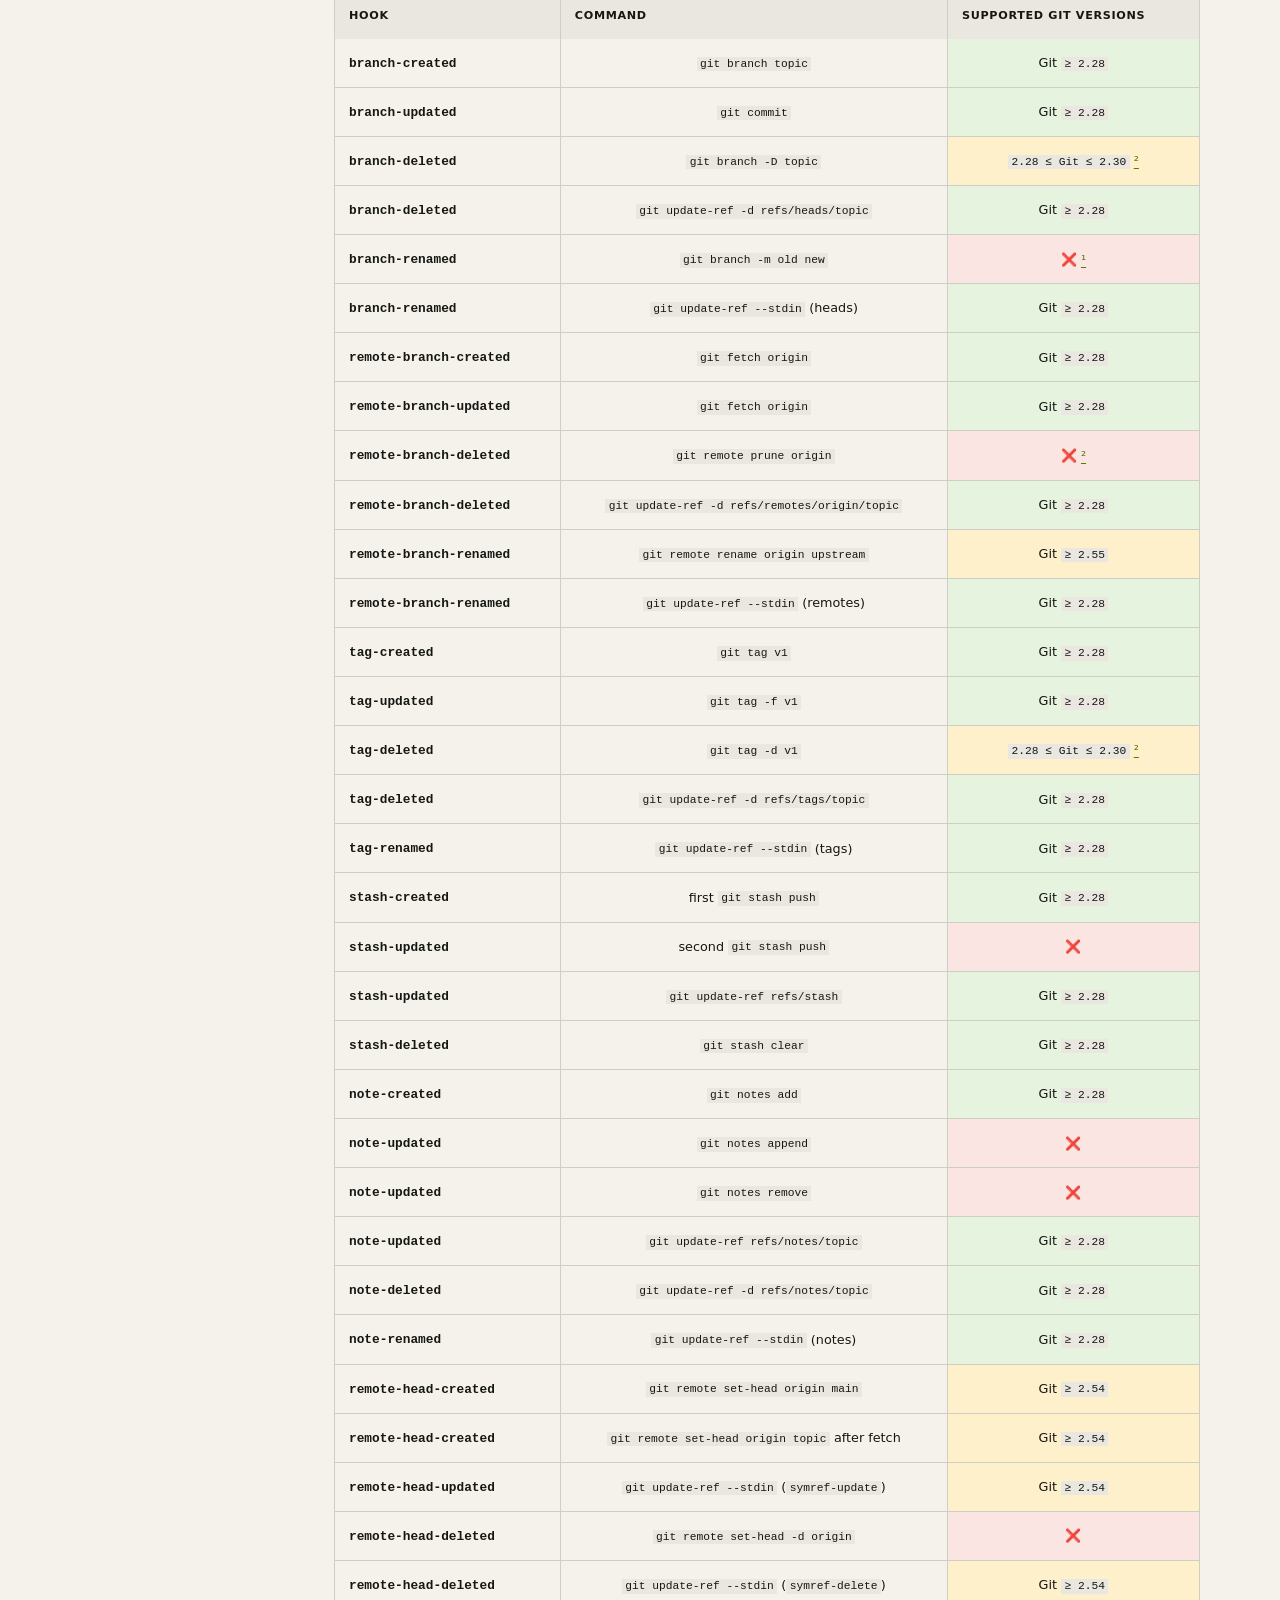
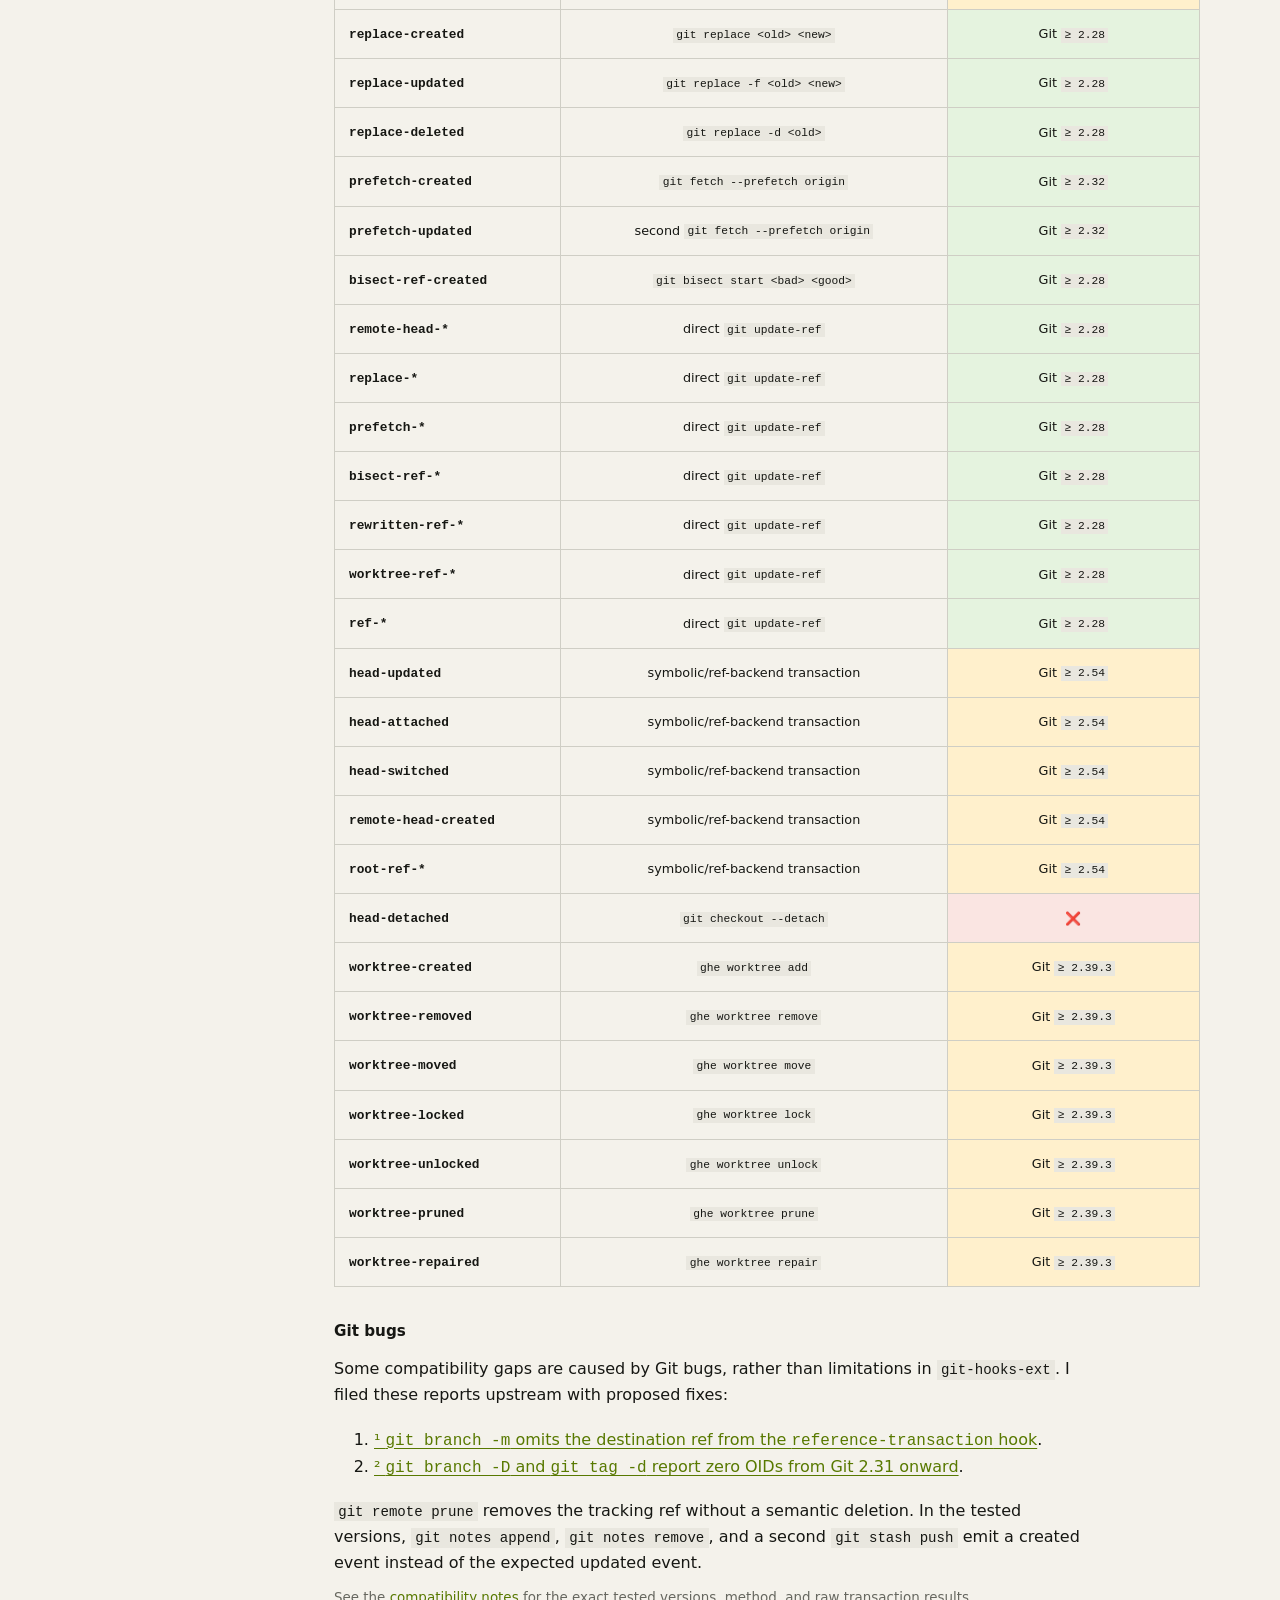
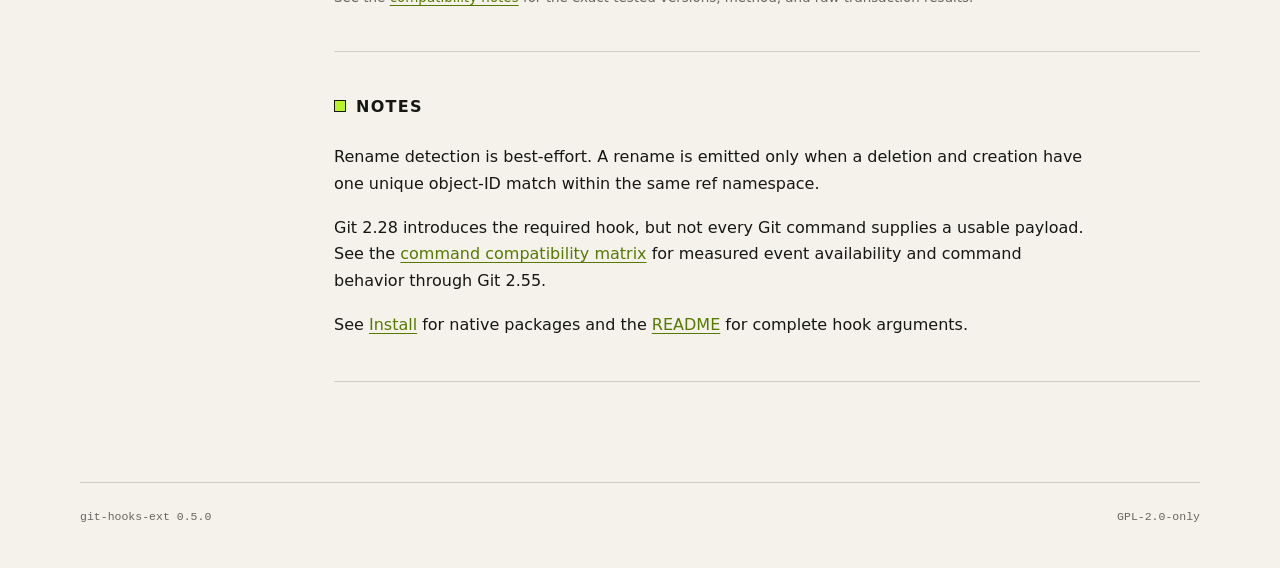
==== commit ef5d8ace: "Release 0.5.0" ====
--- a/site/index.html
+++ b/site/index.html
@@ -43,7 +43,7 @@
             <span class="manual-label">Usage guide</span>
             <h1>git-hooks-ext</h1>
           </div>
-          <span class="version">0.4.0</span>
+          <span class="version">0.5.0</span>
         </header>
 
         <section id="name">
@@ -413,6 +413,6 @@
       </article>
     </main>
 
-    <footer><span>git-hooks-ext 0.4.0</span><span>GPL-2.0-only</span></footer>
+    <footer><span>git-hooks-ext 0.5.0</span><span>GPL-2.0-only</span></footer>
   </body>
 </html>
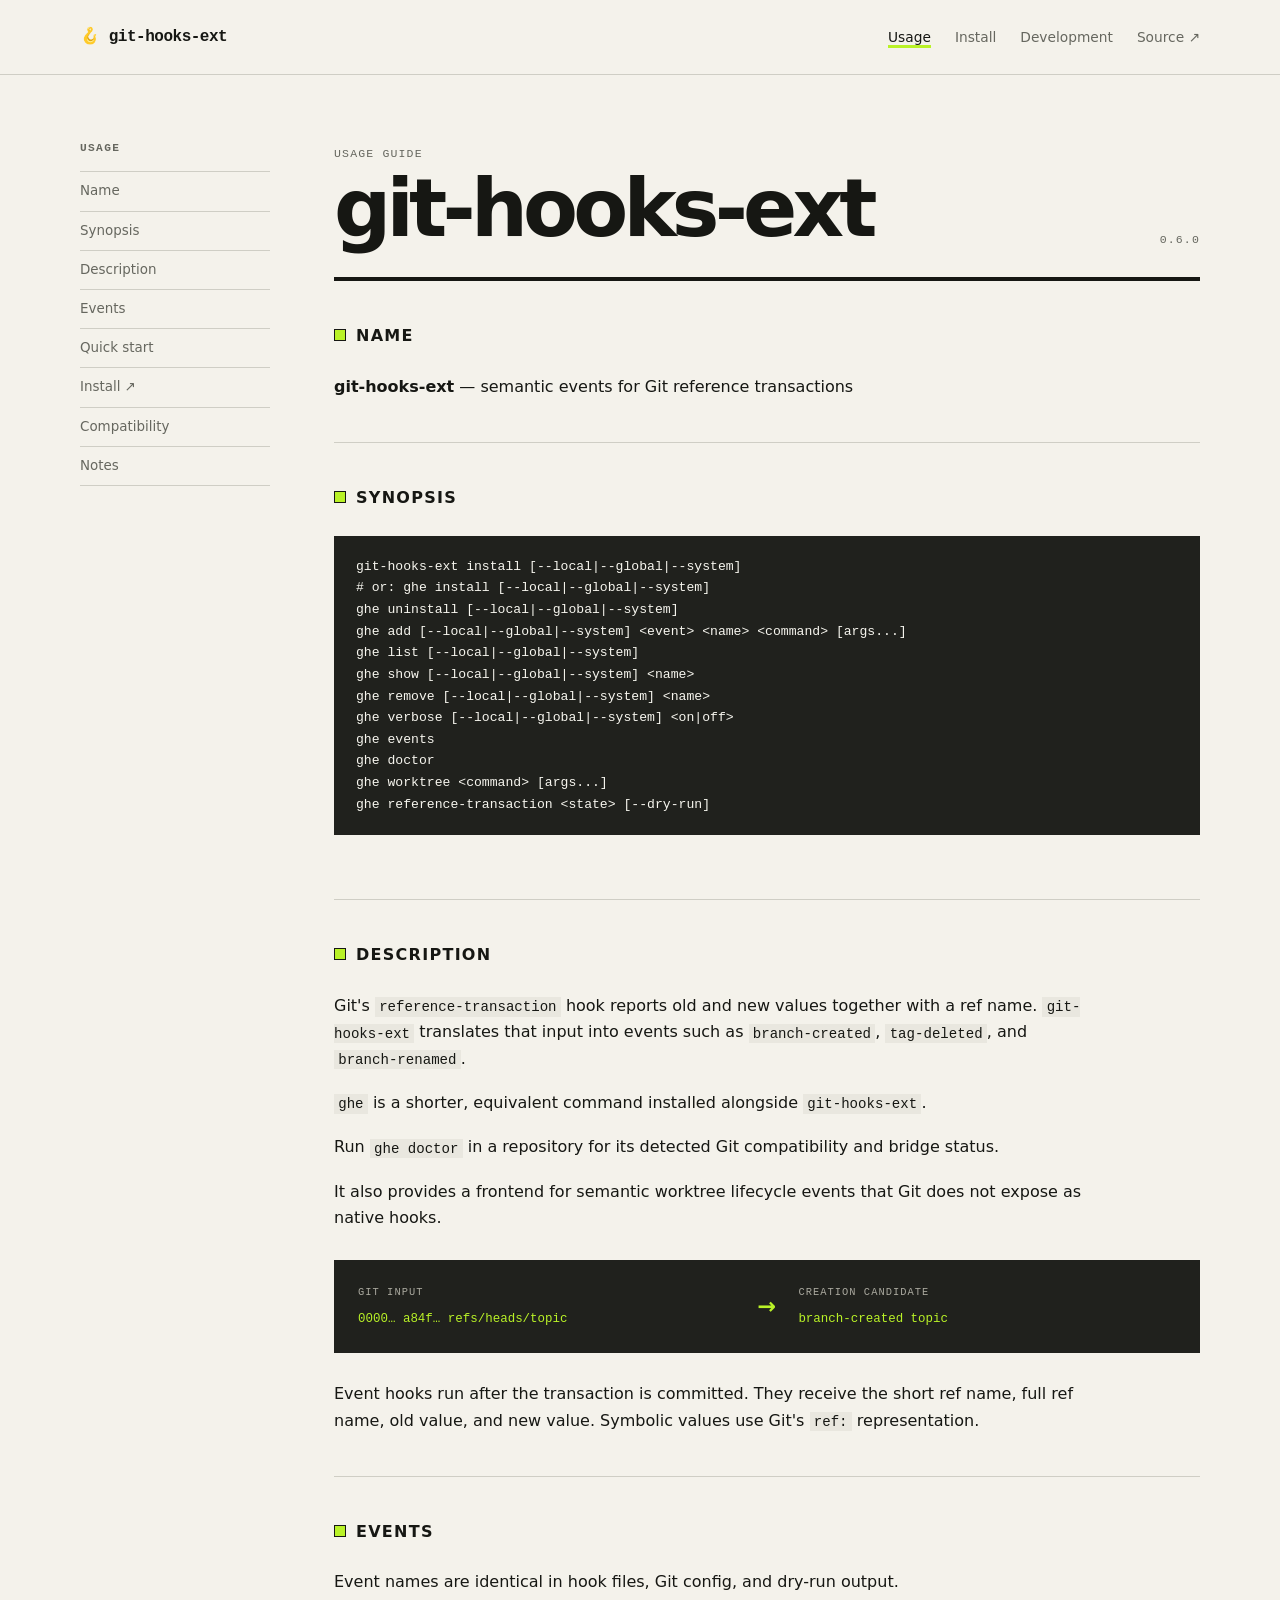
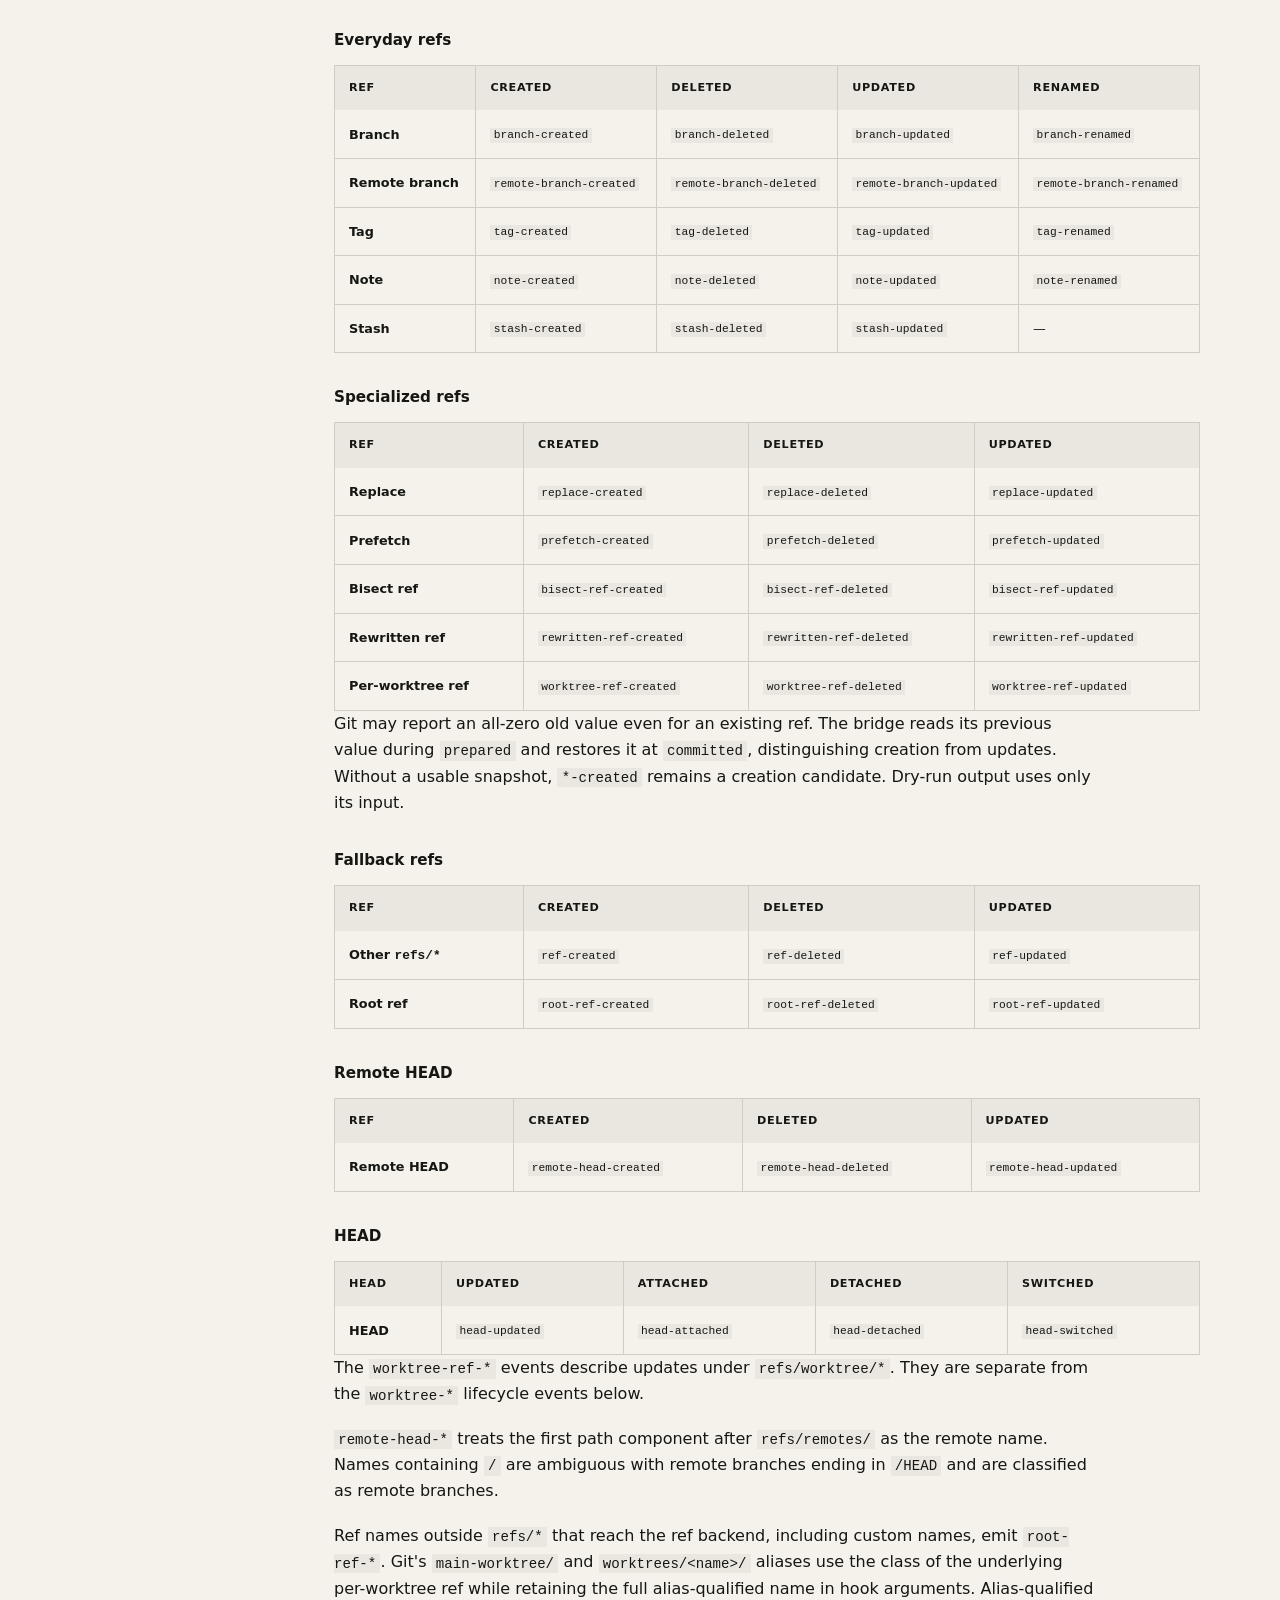
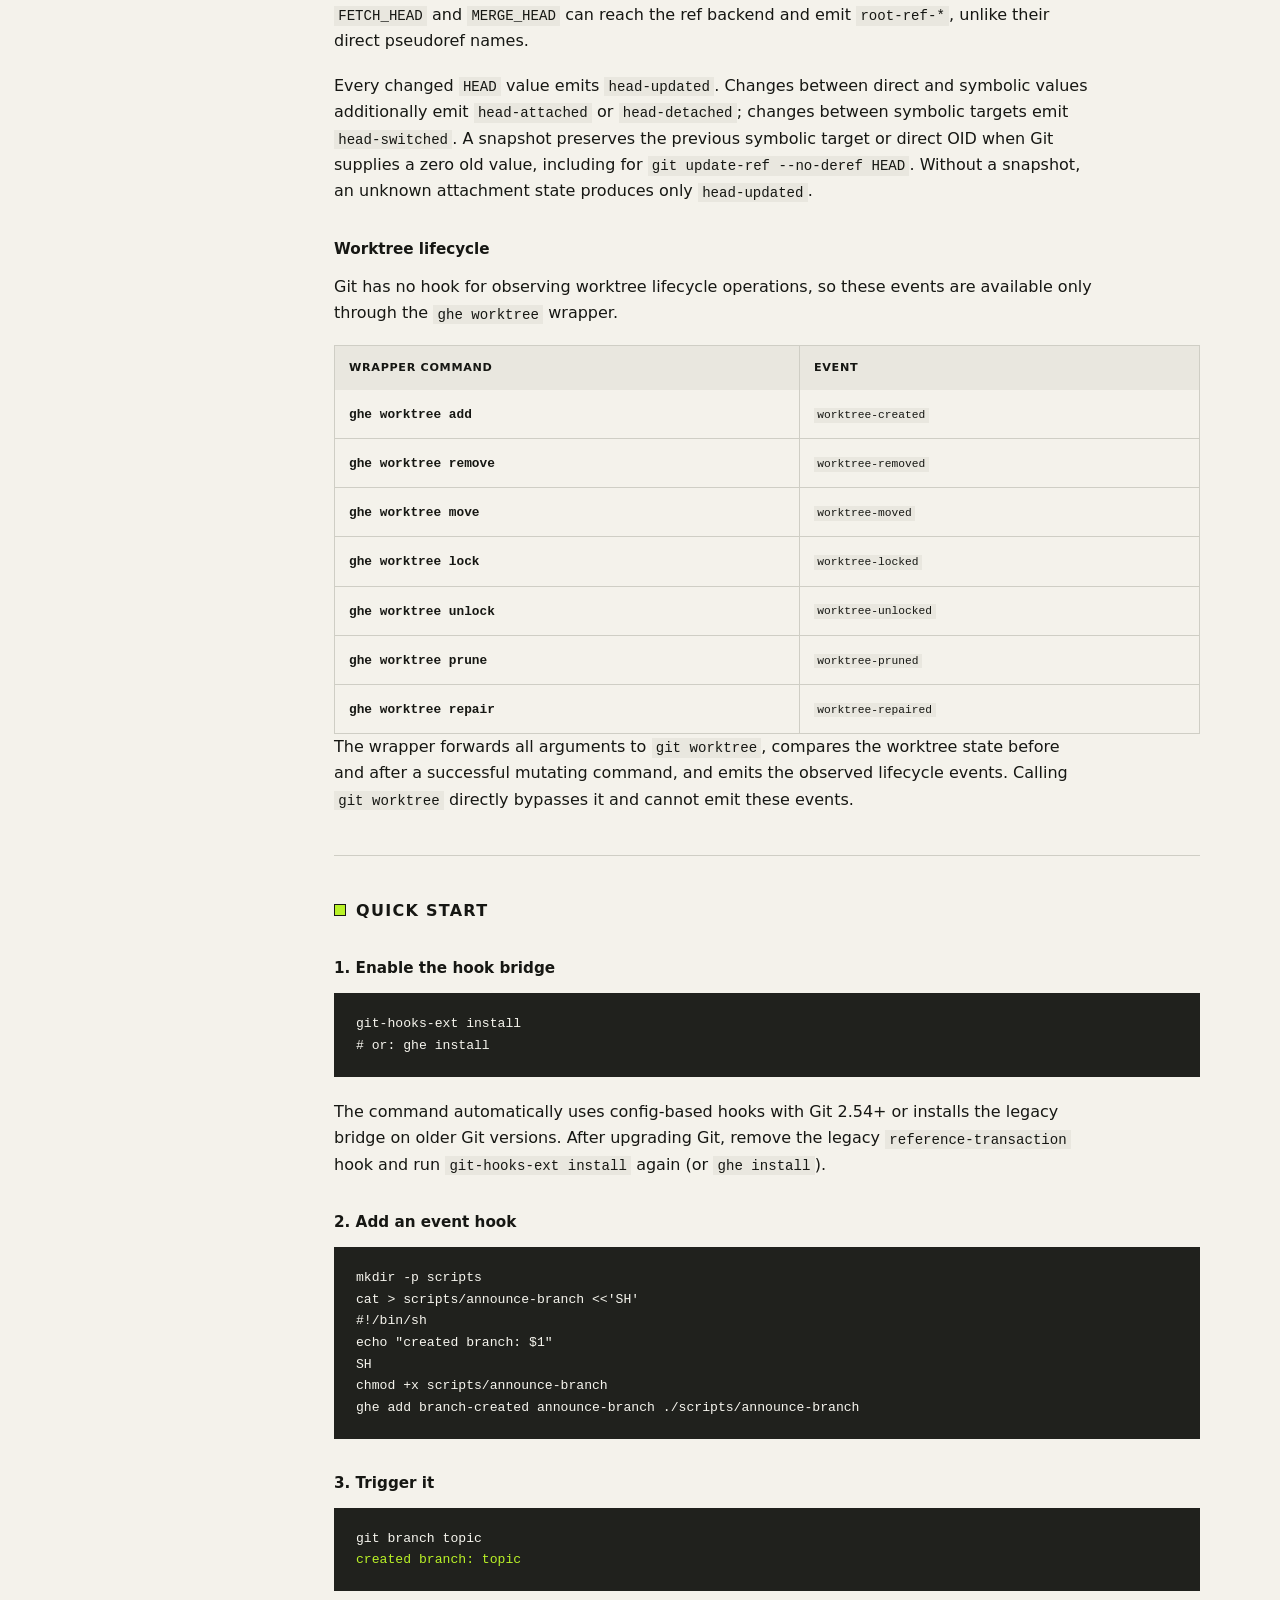
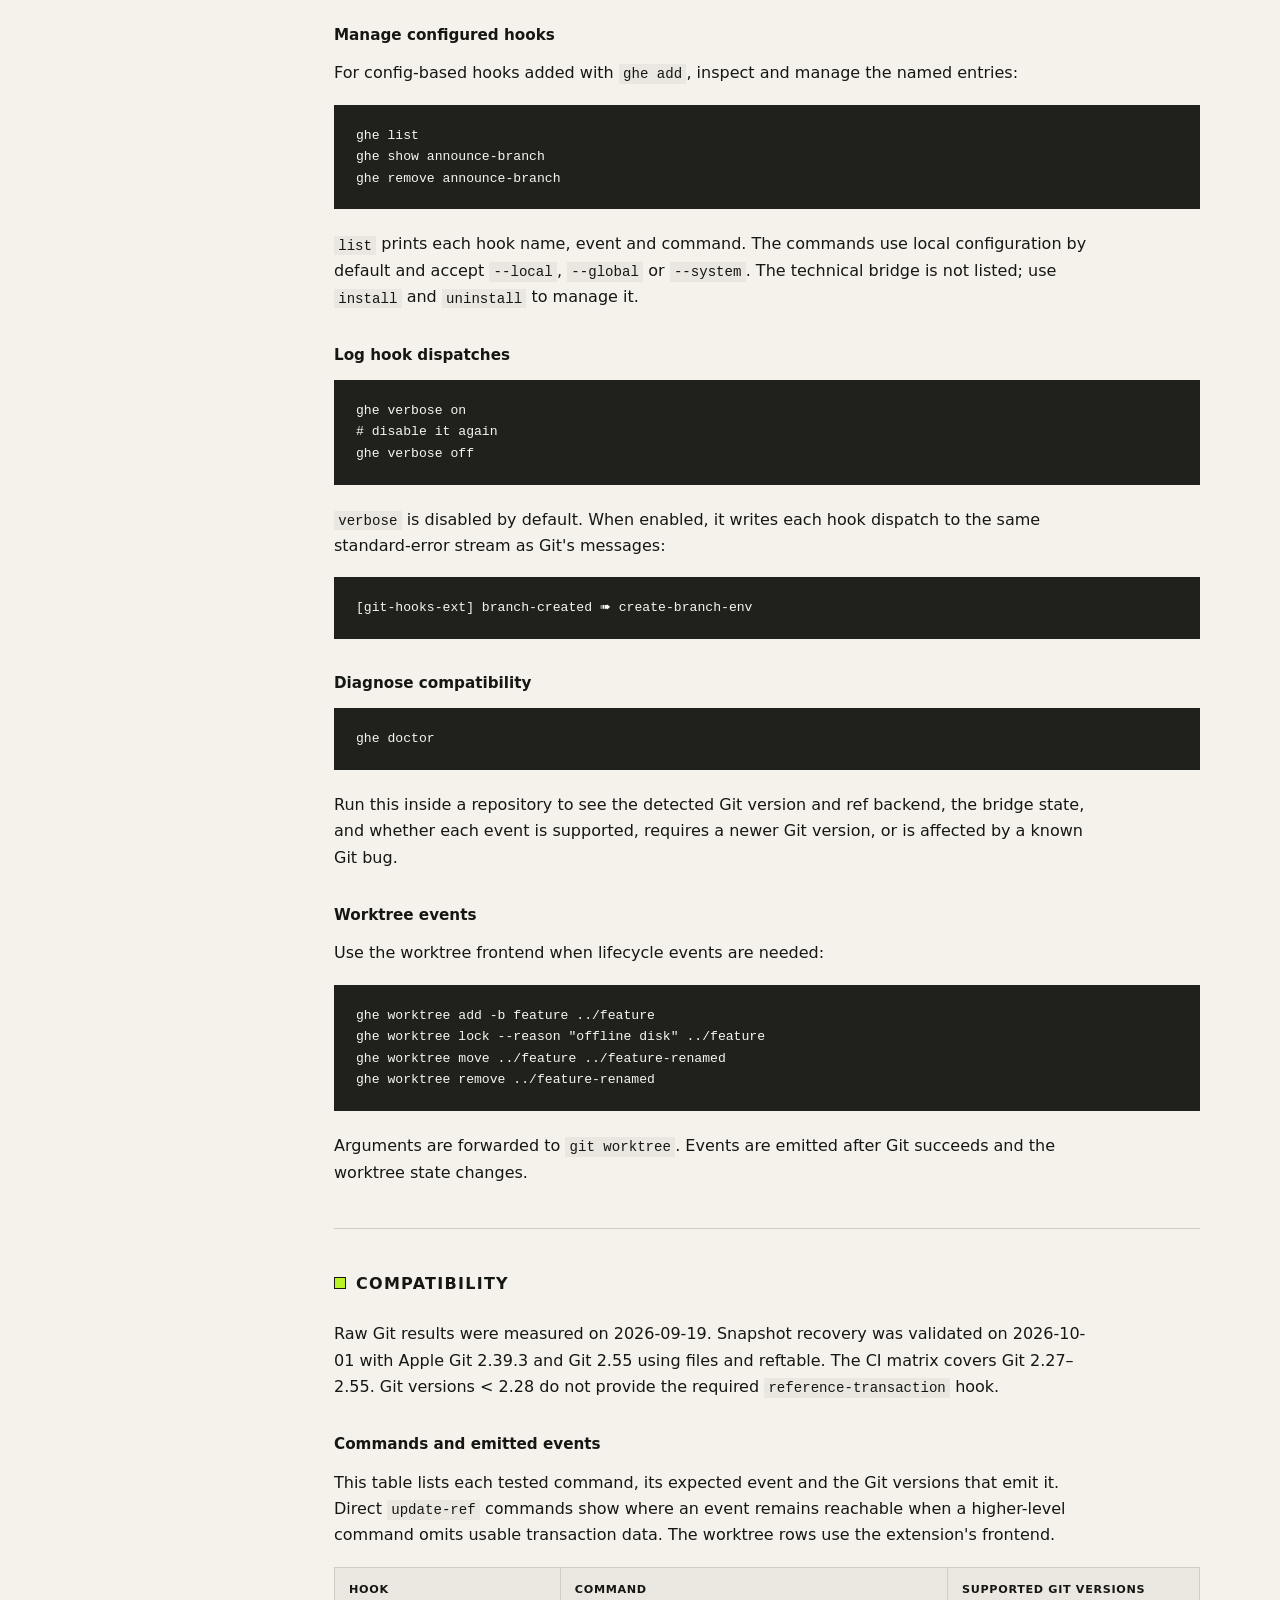
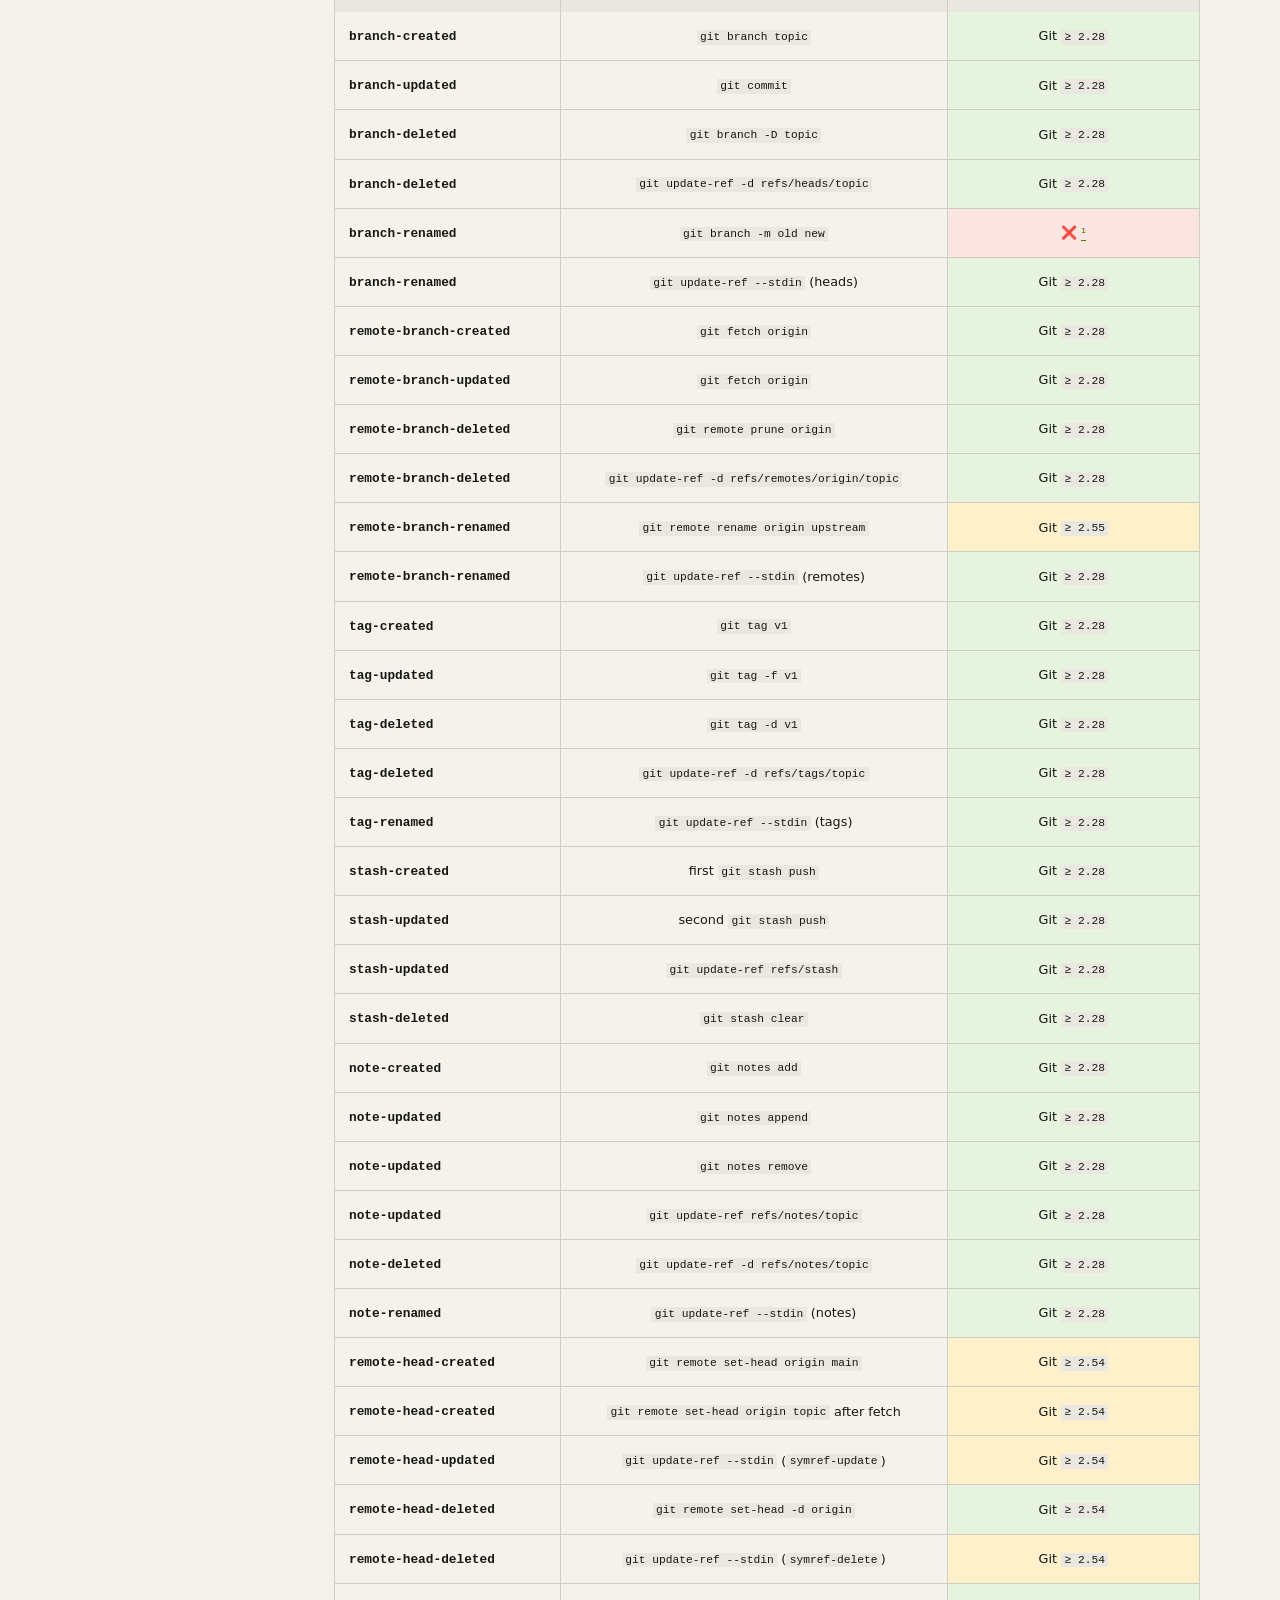
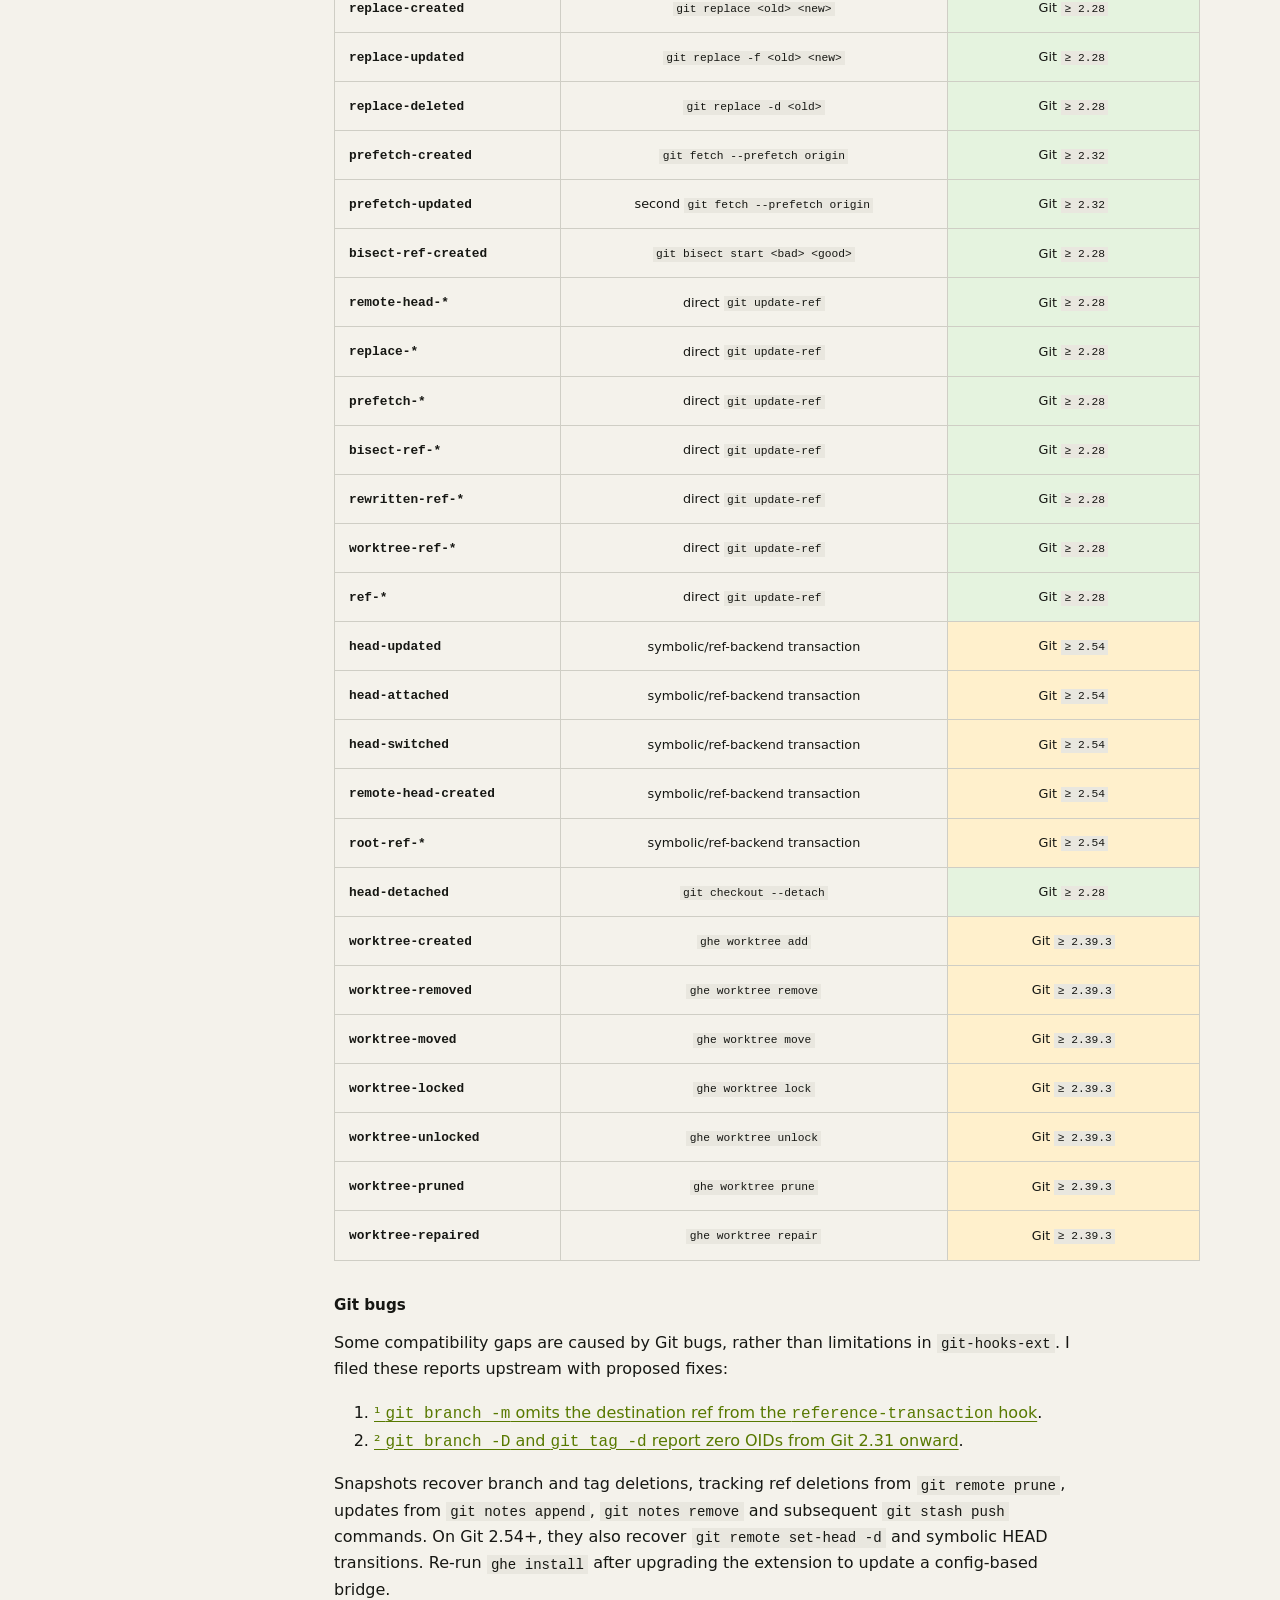
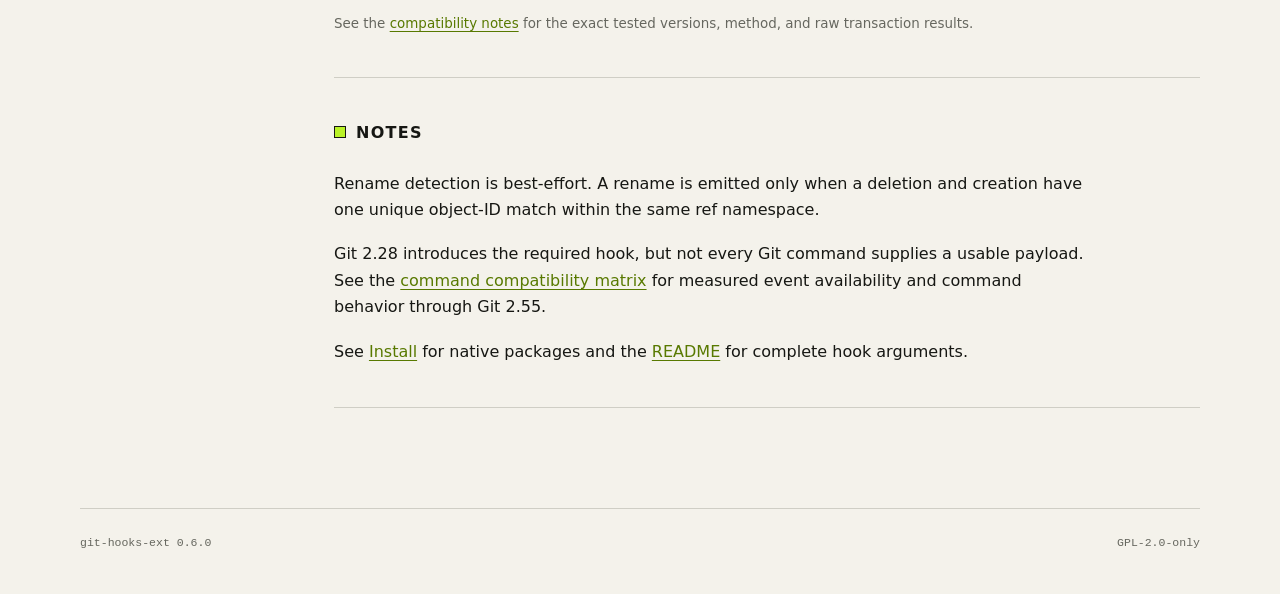
==== commit 956a428b: "Release 0.6.0: recover incomplete ref transactions" ====
--- a/site/index.html
+++ b/site/index.html
@@ -43,7 +43,7 @@
             <span class="manual-label">Usage guide</span>
             <h1>git-hooks-ext</h1>
           </div>
-          <span class="version">0.5.0</span>
+          <span class="version">0.6.0</span>
         </header>
 
         <section id="name">
@@ -134,13 +134,11 @@
 	            </table>
 	          </div>
 	          <p>
-            <code>*-created</code> is a creation candidate, not proof that the
-            ref did not already exist. Git uses an all-zero old value both for
-            ref creation and for an update that does not require a particular
-            previous value. This bridge maps every <code>zero → value</code>
-            record to <code>*-created</code>, which is usually a creation.
-            Events run only after commit, so the ref already has its new value
-            and <code>git rev-parse</code> cannot distinguish the two cases.
+            Git may report an all-zero old value even for an existing ref.
+            The bridge reads its previous value during <code>prepared</code>
+            and restores it at <code>committed</code>, distinguishing creation
+            from updates. Without a usable snapshot, <code>*-created</code>
+            remains a creation candidate. Dry-run output uses only its input.
           </p>
 	          <h3>Fallback refs</h3>
 	          <div class="table-wrap">
@@ -200,11 +198,11 @@
             <code>head-updated</code>. Changes between direct and symbolic
             values additionally emit <code>head-attached</code> or
             <code>head-detached</code>; changes between symbolic targets emit
-            <code>head-switched</code>. When Git reports an all-zero old or
-            new value, the previous or next attachment state is unknown, so
-            only <code>head-updated</code> is emitted. Git can report a zero
-            old value even for an explicit
-            <code>git update-ref --no-deref HEAD</code> detach.
+            <code>head-switched</code>. A snapshot preserves the previous
+            symbolic target or direct OID when Git supplies a zero old value,
+            including for <code>git update-ref --no-deref HEAD</code>.
+            Without a snapshot, an unknown attachment state produces only
+            <code>head-updated</code>.
           </p>
           <h3>Worktree lifecycle</h3>
           <p>
@@ -288,8 +286,9 @@
         <section id="compatibility">
           <h2>Compatibility</h2>
           <p>
-            Measured on 2026-09-19. The detailed CI matrix covers Git 2.27–2.55,
-            Apple Git 2.39.3, and the files and reftable backends. Git versions
+            Raw Git results were measured on 2026-09-19. Snapshot recovery was
+            validated on 2026-10-01 with Apple Git 2.39.3 and Git 2.55 using
+            files and reftable. The CI matrix covers Git 2.27–2.55. Git versions
             &lt; 2.28 do not provide the required
             <code>reference-transaction</code> hook.
           </p>
@@ -309,35 +308,35 @@
               <tbody>
                 <tr><th scope="row"><code>branch-created</code></th><td><code>git branch topic</code></td><td class="status-ok">Git <code>≥ 2.28</code></td></tr>
                 <tr><th scope="row"><code>branch-updated</code></th><td><code>git commit</code></td><td class="status-ok">Git <code>≥ 2.28</code></td></tr>
-                <tr><th scope="row"><code>branch-deleted</code></th><td><code>git branch -D topic</code></td><td class="status-partial"><code>2.28 ≤ Git ≤ 2.30</code> <a href="#git-bugs">²</a></td></tr>
+                <tr><th scope="row"><code>branch-deleted</code></th><td><code>git branch -D topic</code></td><td class="status-ok">Git <code>≥ 2.28</code></td></tr>
                 <tr><th scope="row"><code>branch-deleted</code></th><td><code>git update-ref -d refs/heads/topic</code></td><td class="status-ok">Git <code>≥ 2.28</code></td></tr>
                 <tr><th scope="row"><code>branch-renamed</code></th><td><code>git branch -m old new</code></td><td class="status-no">❌ <a href="#git-bugs">¹</a></td></tr>
                 <tr><th scope="row"><code>branch-renamed</code></th><td><code>git update-ref --stdin</code> (heads)</td><td class="status-ok">Git <code>≥ 2.28</code></td></tr>
                 <tr><th scope="row"><code>remote-branch-created</code></th><td><code>git fetch origin</code></td><td class="status-ok">Git <code>≥ 2.28</code></td></tr>
                 <tr><th scope="row"><code>remote-branch-updated</code></th><td><code>git fetch origin</code></td><td class="status-ok">Git <code>≥ 2.28</code></td></tr>
-                <tr><th scope="row"><code>remote-branch-deleted</code></th><td><code>git remote prune origin</code></td><td class="status-no">❌ <a href="#git-bugs">²</a></td></tr>
+                <tr><th scope="row"><code>remote-branch-deleted</code></th><td><code>git remote prune origin</code></td><td class="status-ok">Git <code>≥ 2.28</code></td></tr>
                 <tr><th scope="row"><code>remote-branch-deleted</code></th><td><code>git update-ref -d refs/remotes/origin/topic</code></td><td class="status-ok">Git <code>≥ 2.28</code></td></tr>
                 <tr><th scope="row"><code>remote-branch-renamed</code></th><td><code>git remote rename origin upstream</code></td><td class="status-partial">Git <code>≥ 2.55</code></td></tr>
                 <tr><th scope="row"><code>remote-branch-renamed</code></th><td><code>git update-ref --stdin</code> (remotes)</td><td class="status-ok">Git <code>≥ 2.28</code></td></tr>
                 <tr><th scope="row"><code>tag-created</code></th><td><code>git tag v1</code></td><td class="status-ok">Git <code>≥ 2.28</code></td></tr>
                 <tr><th scope="row"><code>tag-updated</code></th><td><code>git tag -f v1</code></td><td class="status-ok">Git <code>≥ 2.28</code></td></tr>
-                <tr><th scope="row"><code>tag-deleted</code></th><td><code>git tag -d v1</code></td><td class="status-partial"><code>2.28 ≤ Git ≤ 2.30</code> <a href="#git-bugs">²</a></td></tr>
+                <tr><th scope="row"><code>tag-deleted</code></th><td><code>git tag -d v1</code></td><td class="status-ok">Git <code>≥ 2.28</code></td></tr>
                 <tr><th scope="row"><code>tag-deleted</code></th><td><code>git update-ref -d refs/tags/topic</code></td><td class="status-ok">Git <code>≥ 2.28</code></td></tr>
                 <tr><th scope="row"><code>tag-renamed</code></th><td><code>git update-ref --stdin</code> (tags)</td><td class="status-ok">Git <code>≥ 2.28</code></td></tr>
                 <tr><th scope="row"><code>stash-created</code></th><td>first <code>git stash push</code></td><td class="status-ok">Git <code>≥ 2.28</code></td></tr>
-                <tr><th scope="row"><code>stash-updated</code></th><td>second <code>git stash push</code></td><td class="status-no">❌</td></tr>
+                <tr><th scope="row"><code>stash-updated</code></th><td>second <code>git stash push</code></td><td class="status-ok">Git <code>≥ 2.28</code></td></tr>
                 <tr><th scope="row"><code>stash-updated</code></th><td><code>git update-ref refs/stash</code></td><td class="status-ok">Git <code>≥ 2.28</code></td></tr>
                 <tr><th scope="row"><code>stash-deleted</code></th><td><code>git stash clear</code></td><td class="status-ok">Git <code>≥ 2.28</code></td></tr>
                 <tr><th scope="row"><code>note-created</code></th><td><code>git notes add</code></td><td class="status-ok">Git <code>≥ 2.28</code></td></tr>
-                <tr><th scope="row"><code>note-updated</code></th><td><code>git notes append</code></td><td class="status-no">❌</td></tr>
-                <tr><th scope="row"><code>note-updated</code></th><td><code>git notes remove</code></td><td class="status-no">❌</td></tr>
+                <tr><th scope="row"><code>note-updated</code></th><td><code>git notes append</code></td><td class="status-ok">Git <code>≥ 2.28</code></td></tr>
+                <tr><th scope="row"><code>note-updated</code></th><td><code>git notes remove</code></td><td class="status-ok">Git <code>≥ 2.28</code></td></tr>
 	                <tr><th scope="row"><code>note-updated</code></th><td><code>git update-ref refs/notes/topic</code></td><td class="status-ok">Git <code>≥ 2.28</code></td></tr>
 	                <tr><th scope="row"><code>note-deleted</code></th><td><code>git update-ref -d refs/notes/topic</code></td><td class="status-ok">Git <code>≥ 2.28</code></td></tr>
 	                <tr><th scope="row"><code>note-renamed</code></th><td><code>git update-ref --stdin</code> (notes)</td><td class="status-ok">Git <code>≥ 2.28</code></td></tr>
 	                <tr><th scope="row"><code>remote-head-created</code></th><td><code>git remote set-head origin main</code></td><td class="status-partial">Git <code>≥ 2.54</code></td></tr>
 	                <tr><th scope="row"><code>remote-head-created</code></th><td><code>git remote set-head origin topic</code> after fetch</td><td class="status-partial">Git <code>≥ 2.54</code></td></tr>
 	                <tr><th scope="row"><code>remote-head-updated</code></th><td><code>git update-ref --stdin</code> (<code>symref-update</code>)</td><td class="status-partial">Git <code>≥ 2.54</code></td></tr>
-	                <tr><th scope="row"><code>remote-head-deleted</code></th><td><code>git remote set-head -d origin</code></td><td class="status-no">❌</td></tr>
+	                <tr><th scope="row"><code>remote-head-deleted</code></th><td><code>git remote set-head -d origin</code></td><td class="status-ok">Git <code>≥ 2.54</code></td></tr>
 	                <tr><th scope="row"><code>remote-head-deleted</code></th><td><code>git update-ref --stdin</code> (<code>symref-delete</code>)</td><td class="status-partial">Git <code>≥ 2.54</code></td></tr>
 	                <tr><th scope="row"><code>replace-created</code></th><td><code>git replace &lt;old&gt; &lt;new&gt;</code></td><td class="status-ok">Git <code>≥ 2.28</code></td></tr>
 	                <tr><th scope="row"><code>replace-updated</code></th><td><code>git replace -f &lt;old&gt; &lt;new&gt;</code></td><td class="status-ok">Git <code>≥ 2.28</code></td></tr>
@@ -357,7 +356,7 @@
 	                <tr><th scope="row"><code>head-switched</code></th><td>symbolic/ref-backend transaction</td><td class="status-partial">Git <code>≥ 2.54</code></td></tr>
 	                <tr><th scope="row"><code>remote-head-created</code></th><td>symbolic/ref-backend transaction</td><td class="status-partial">Git <code>≥ 2.54</code></td></tr>
 	                <tr><th scope="row"><code>root-ref-*</code></th><td>symbolic/ref-backend transaction</td><td class="status-partial">Git <code>≥ 2.54</code></td></tr>
-	                <tr><th scope="row"><code>head-detached</code></th><td><code>git checkout --detach</code></td><td class="status-no">❌</td></tr>
+	                <tr><th scope="row"><code>head-detached</code></th><td><code>git checkout --detach</code></td><td class="status-ok">Git <code>≥ 2.28</code></td></tr>
 	                <tr><th scope="row"><code>worktree-created</code></th><td><code>ghe worktree add</code></td><td class="status-partial">Git <code>≥ 2.39.3</code></td></tr>
                 <tr><th scope="row"><code>worktree-removed</code></th><td><code>ghe worktree remove</code></td><td class="status-partial">Git <code>≥ 2.39.3</code></td></tr>
                 <tr><th scope="row"><code>worktree-moved</code></th><td><code>ghe worktree move</code></td><td class="status-partial">Git <code>≥ 2.39.3</code></td></tr>
@@ -379,11 +378,13 @@
             <li><a href="https://lore.kernel.org/git/CACQ=SRHthWOLVXmY6wgknOPgpQ+oB1vV-Q0AL=mK9mXb2Xy9Nw@mail.gmail.com/T/#t">² <code>git branch -D</code> and <code>git tag -d</code> report zero OIDs from Git 2.31 onward</a>.</li>
           </ol>
           <p>
-            <code>git remote prune</code> removes the tracking ref without a
-            semantic deletion. In the tested versions,
-            <code>git notes append</code>, <code>git notes remove</code>, and a
-            second <code>git stash push</code> emit a <em>created</em> event
-            instead of the expected <em>updated</em> event.
+            Snapshots recover branch and tag deletions, tracking ref deletions
+            from <code>git remote prune</code>, updates from
+            <code>git notes append</code>, <code>git notes remove</code> and
+            subsequent <code>git stash push</code> commands. On Git 2.54+,
+            they also recover <code>git remote set-head -d</code> and symbolic
+            HEAD transitions. Re-run <code>ghe install</code> after upgrading
+            the extension to update a config-based bridge.
           </p>
           <p class="method-note">
             See the <a href="https://github.com/ciembor/git-hooks-ext/blob/main/tests/compat/README.md">compatibility notes</a>
@@ -413,6 +414,6 @@
       </article>
     </main>
 
-    <footer><span>git-hooks-ext 0.5.0</span><span>GPL-2.0-only</span></footer>
+    <footer><span>git-hooks-ext 0.6.0</span><span>GPL-2.0-only</span></footer>
   </body>
 </html>
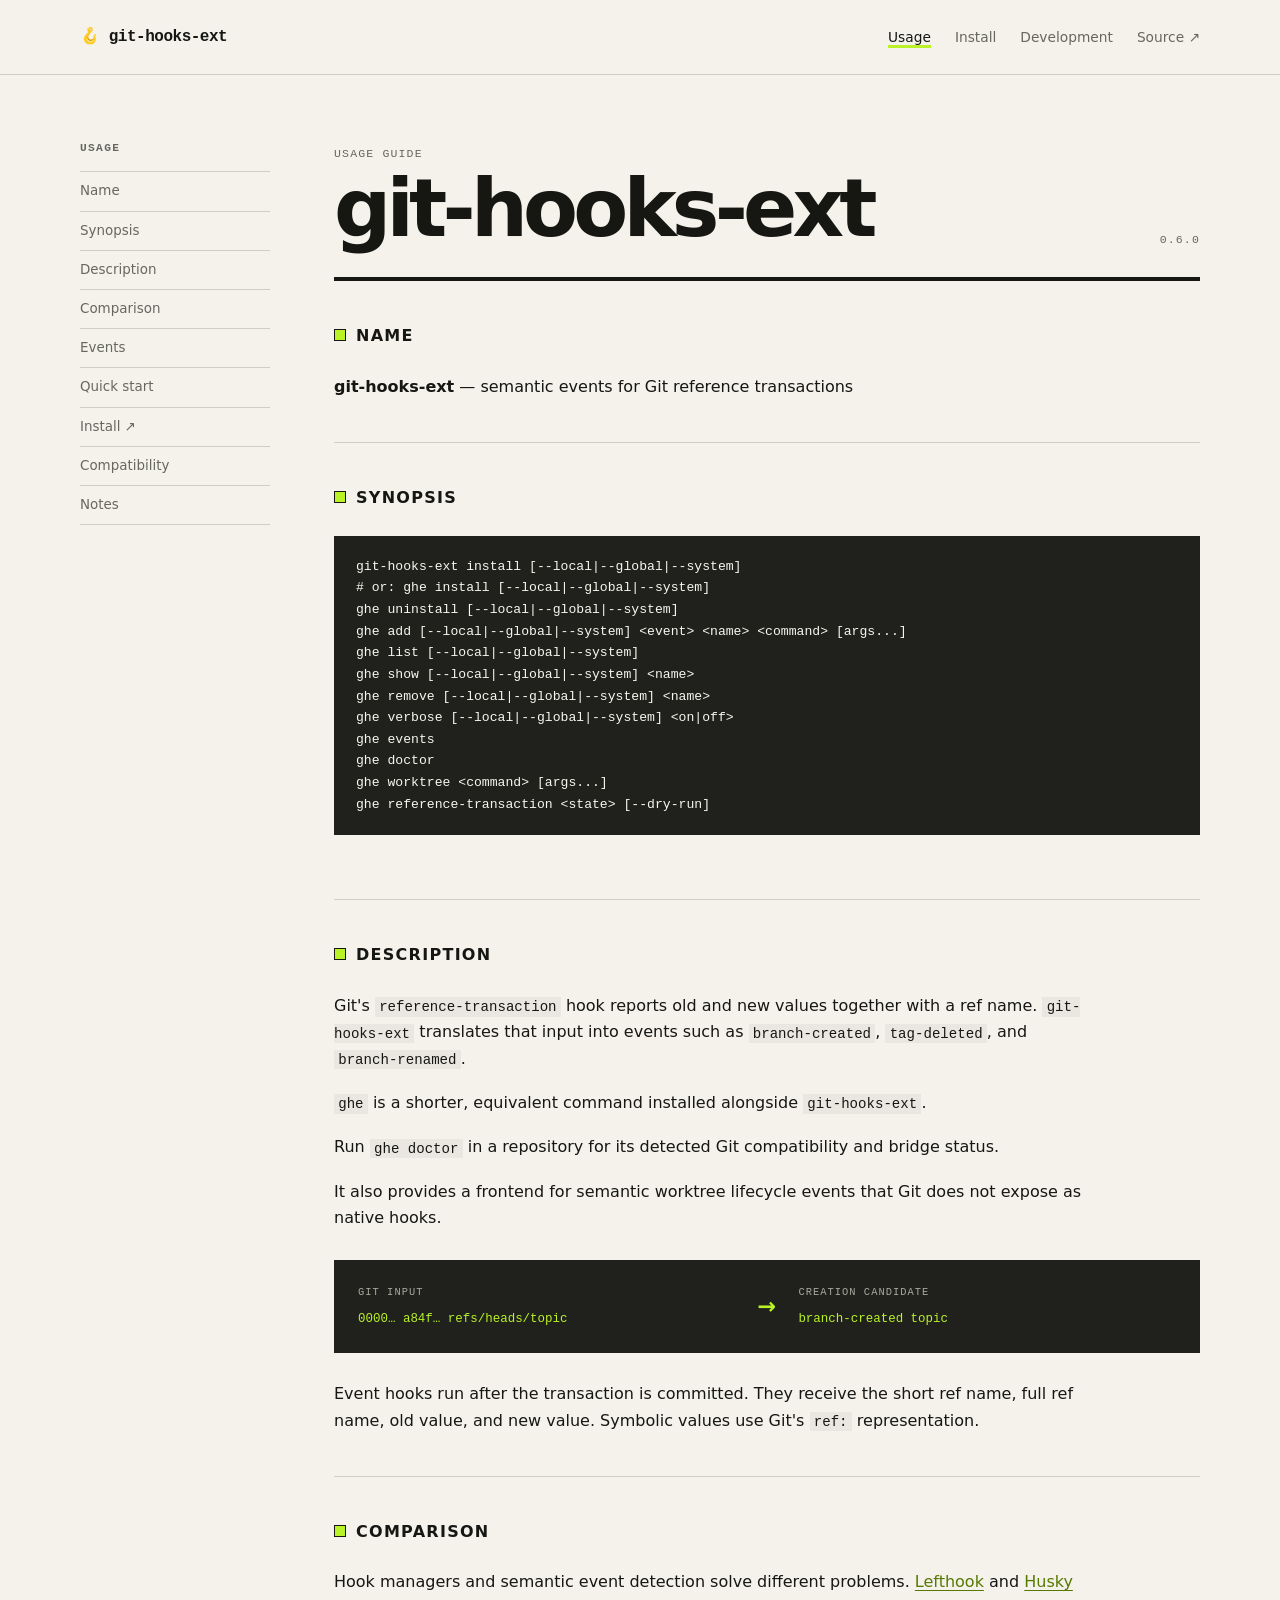
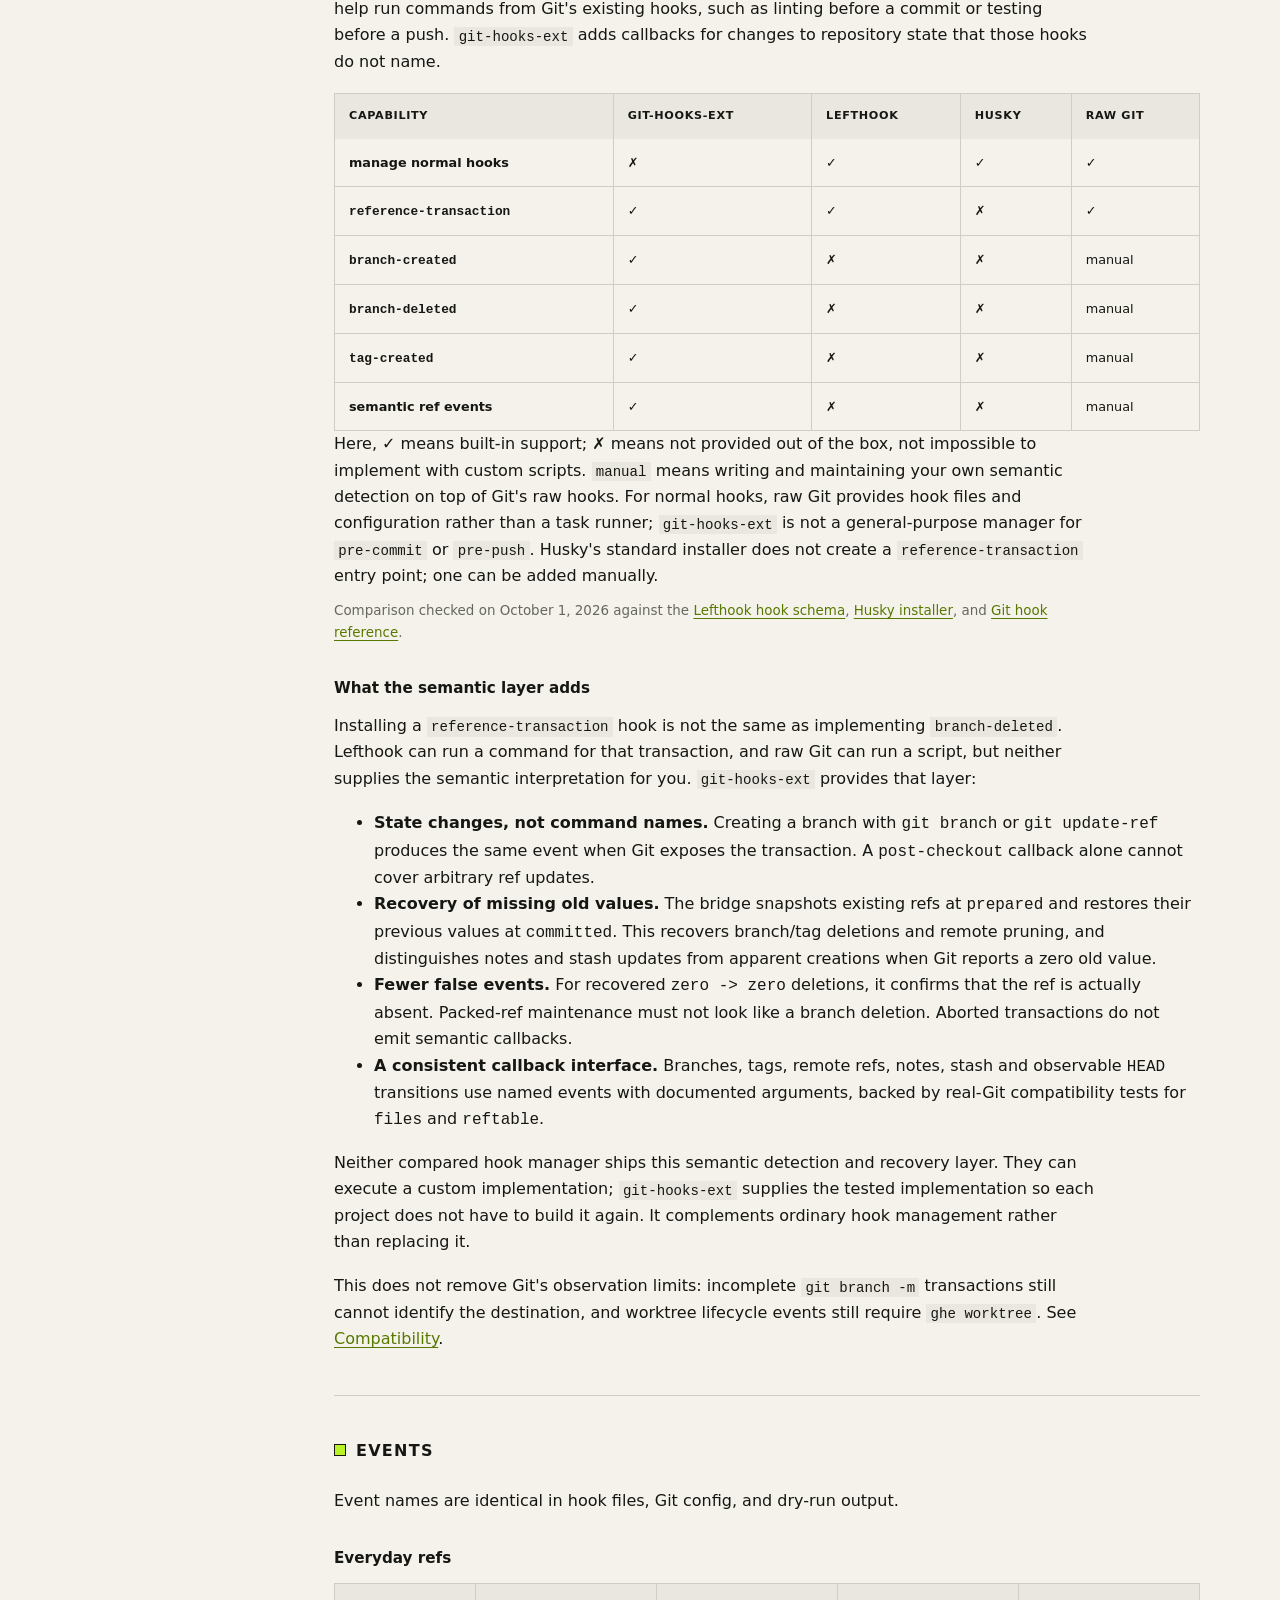
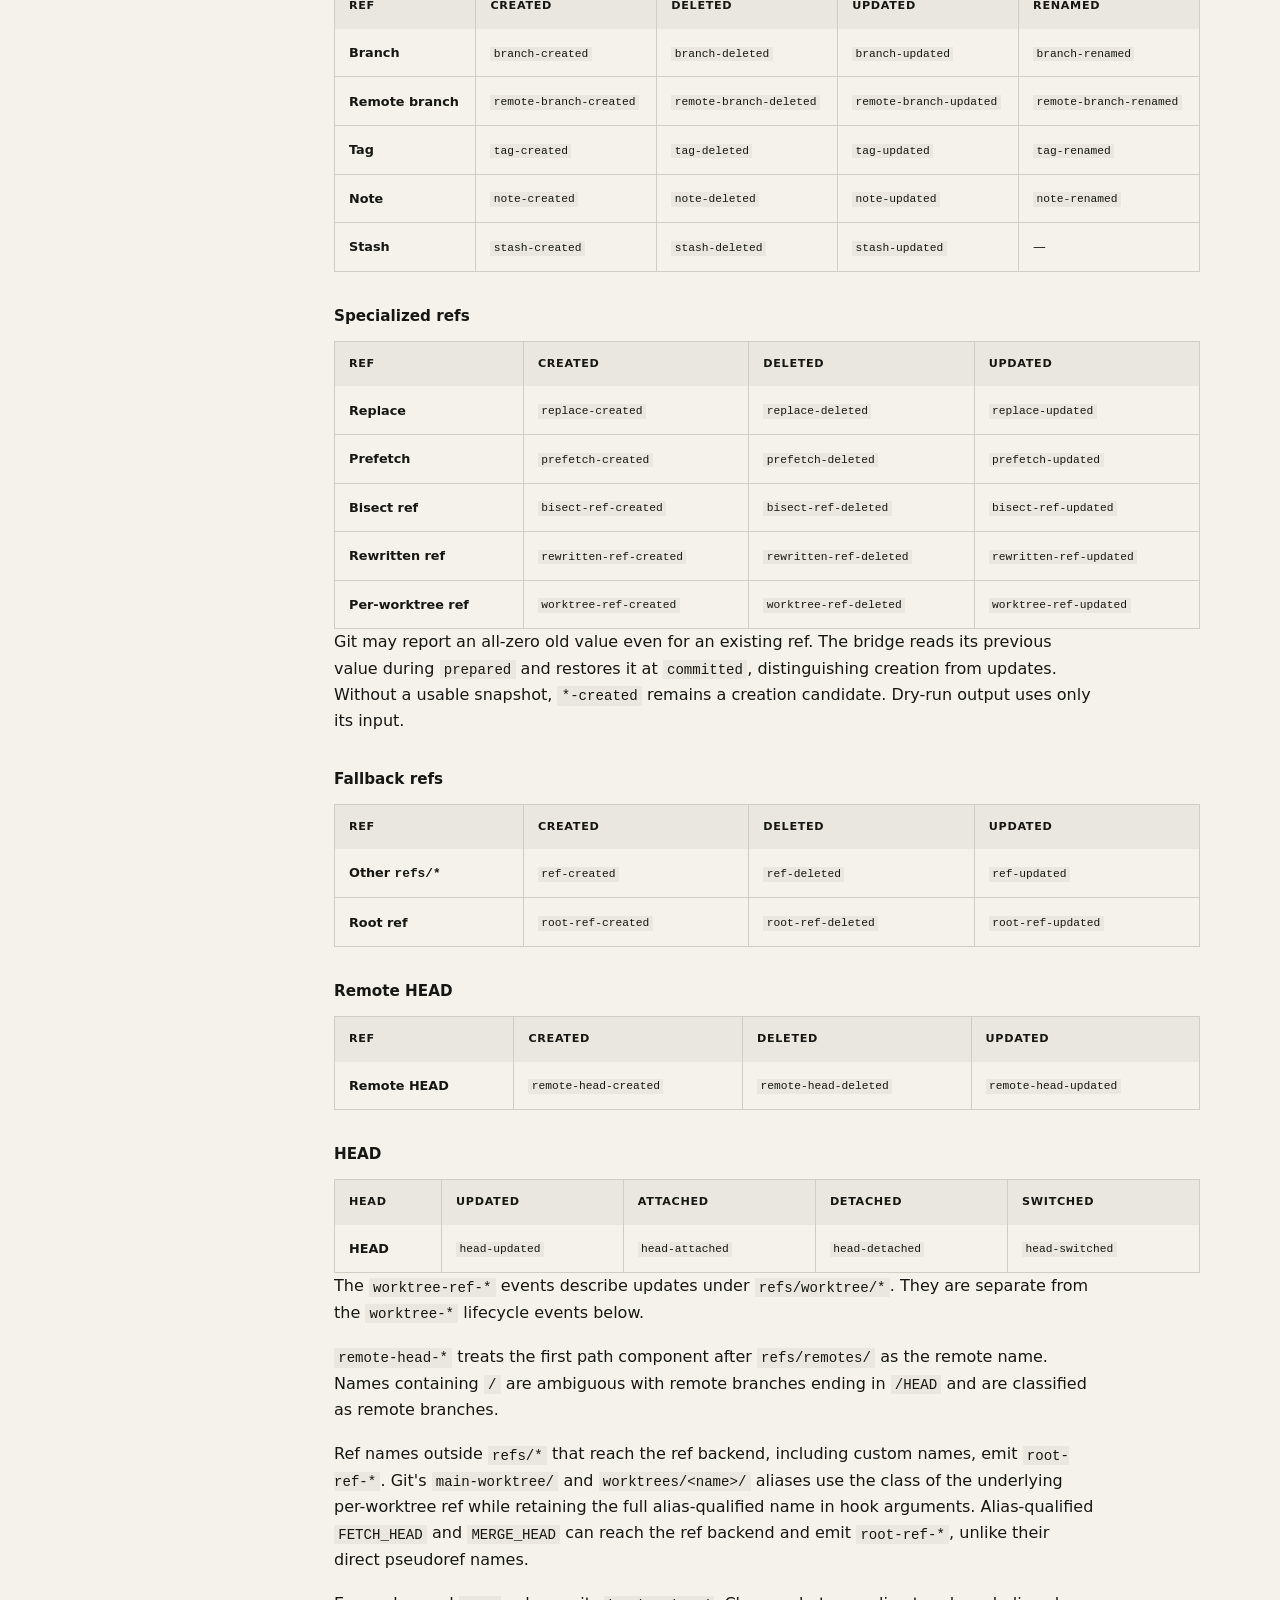
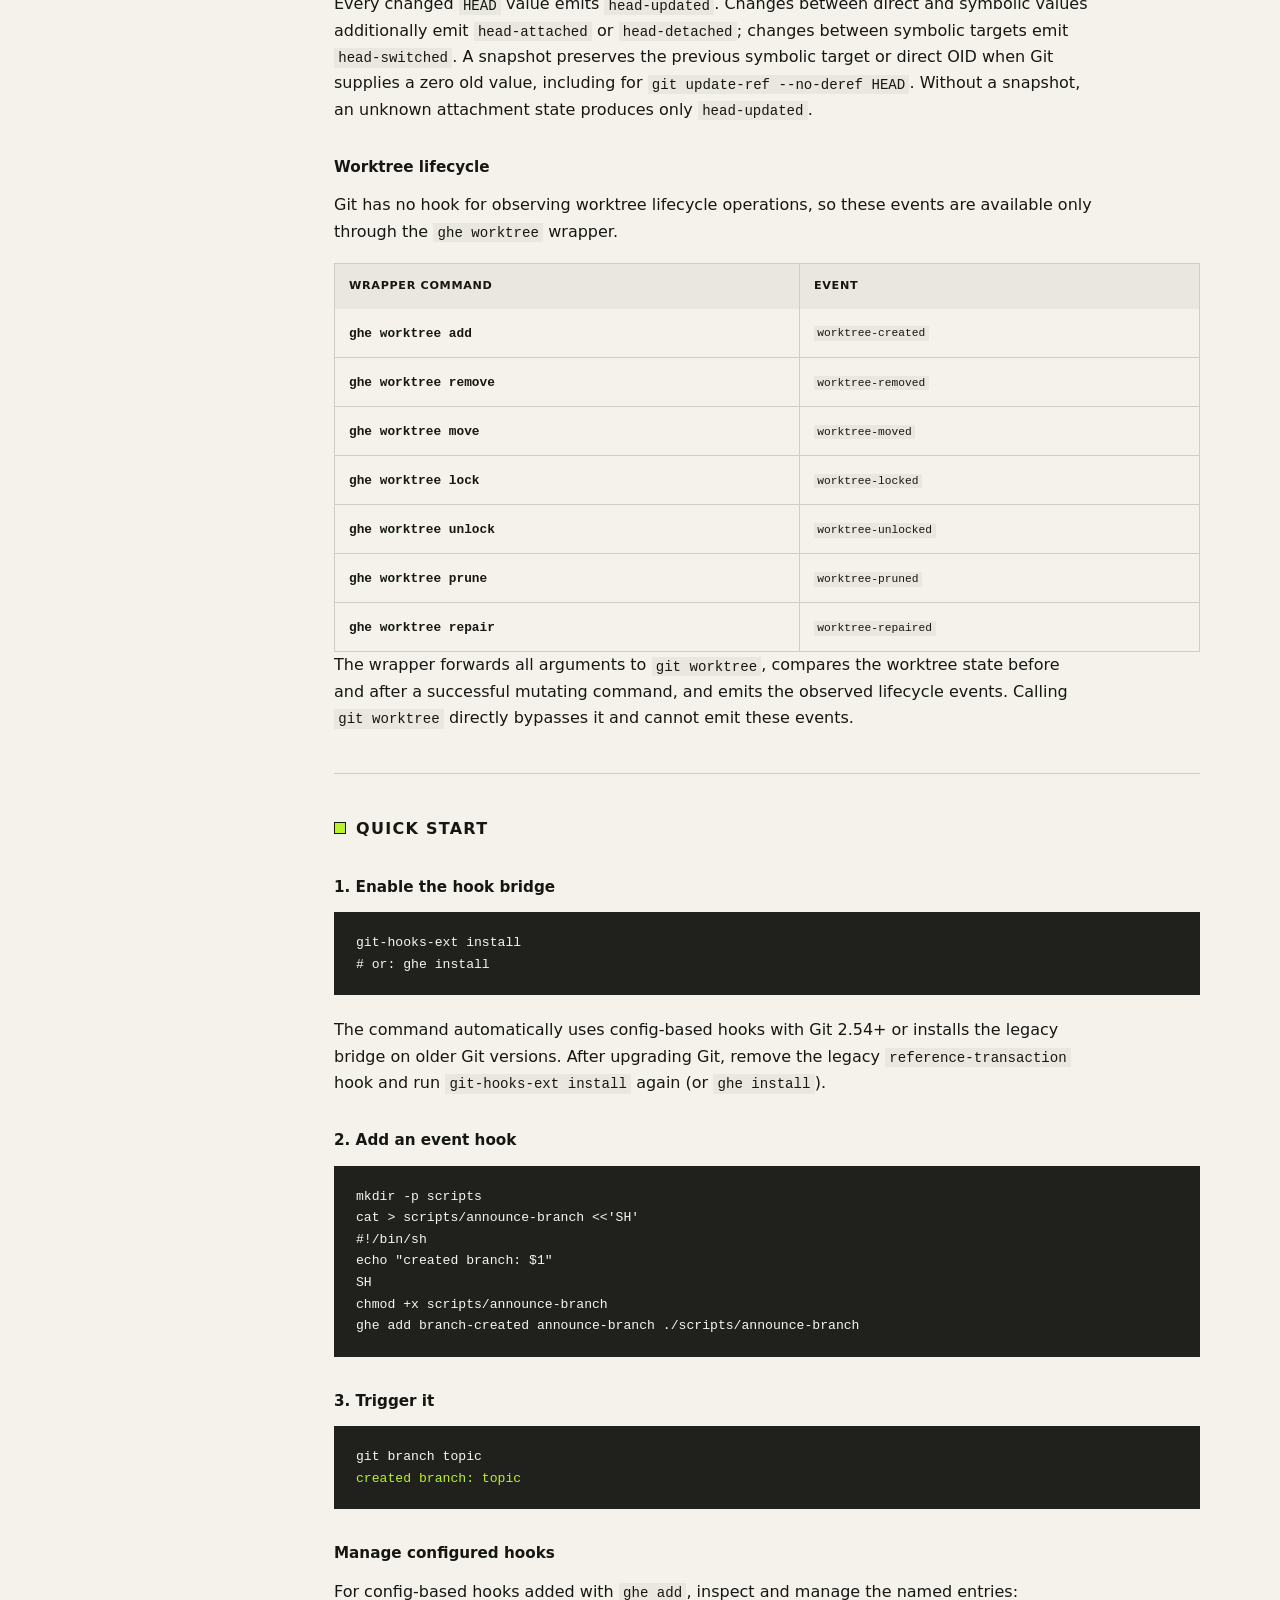
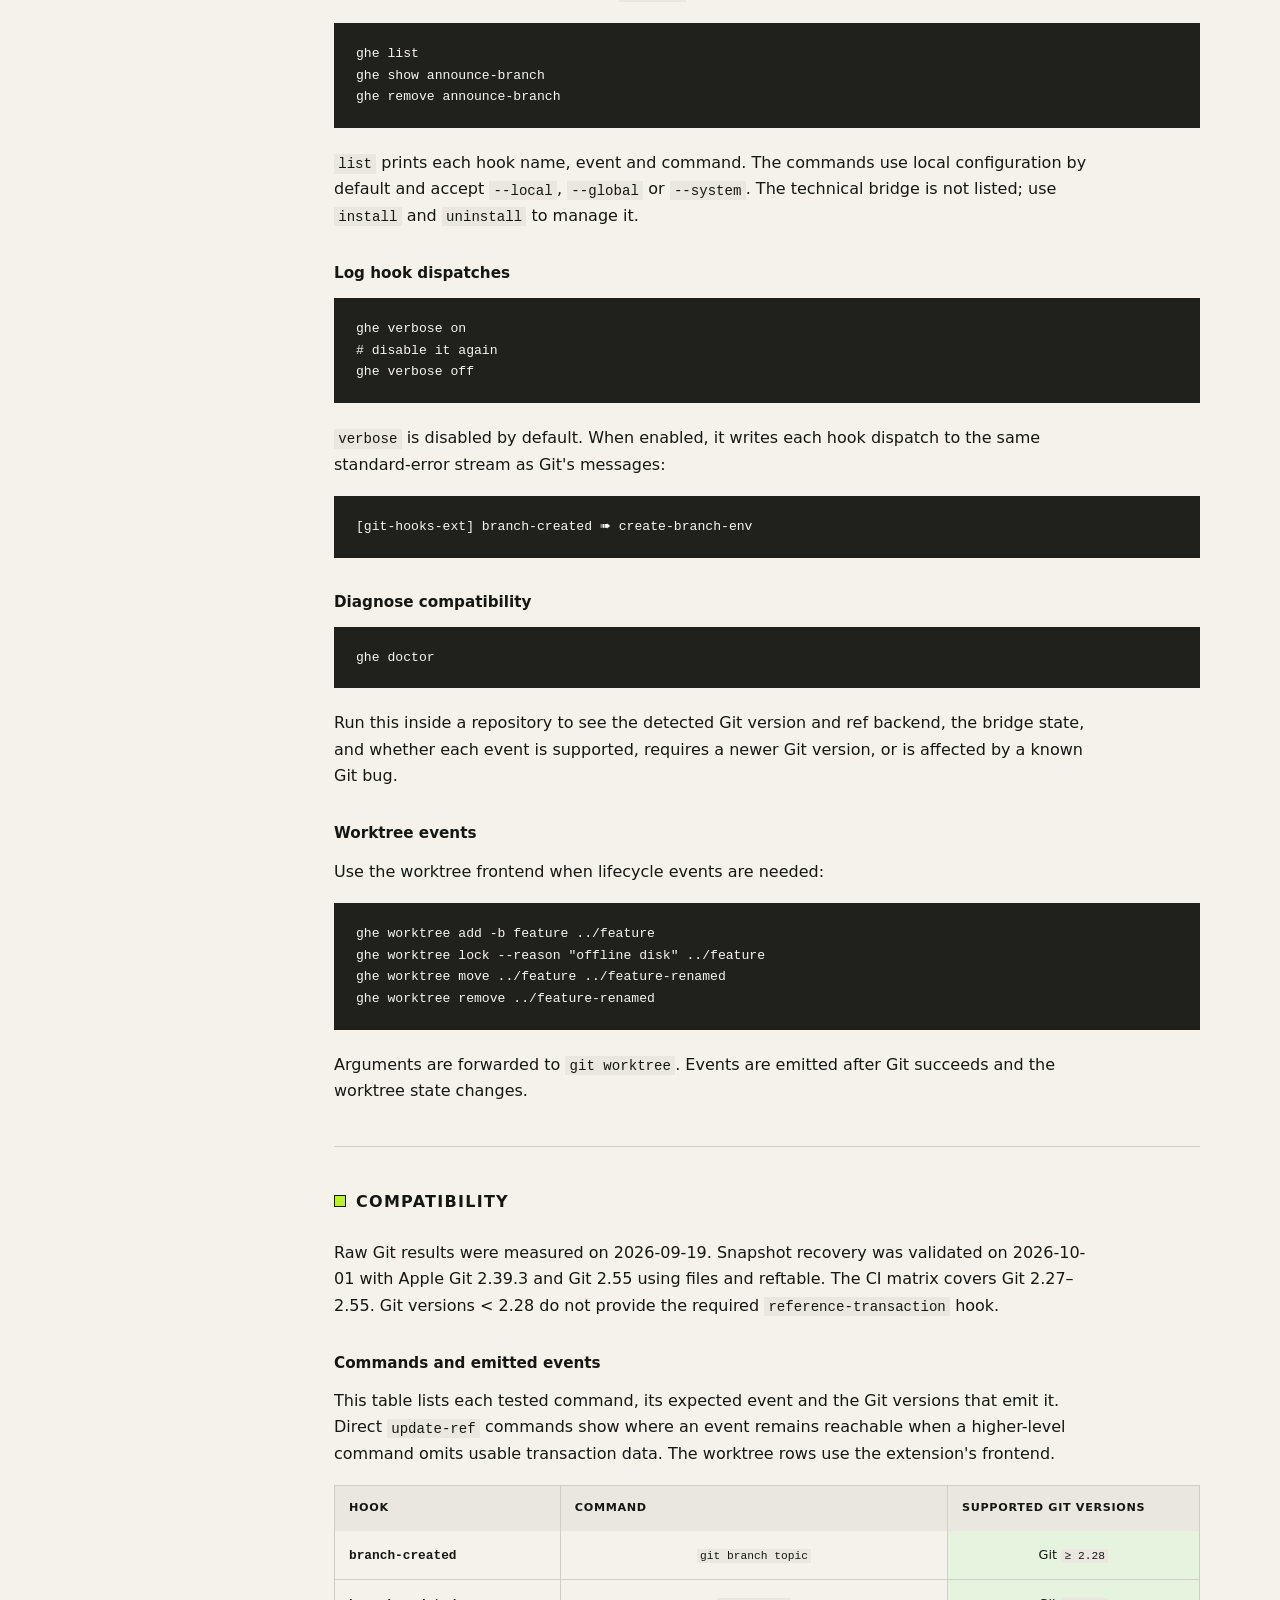
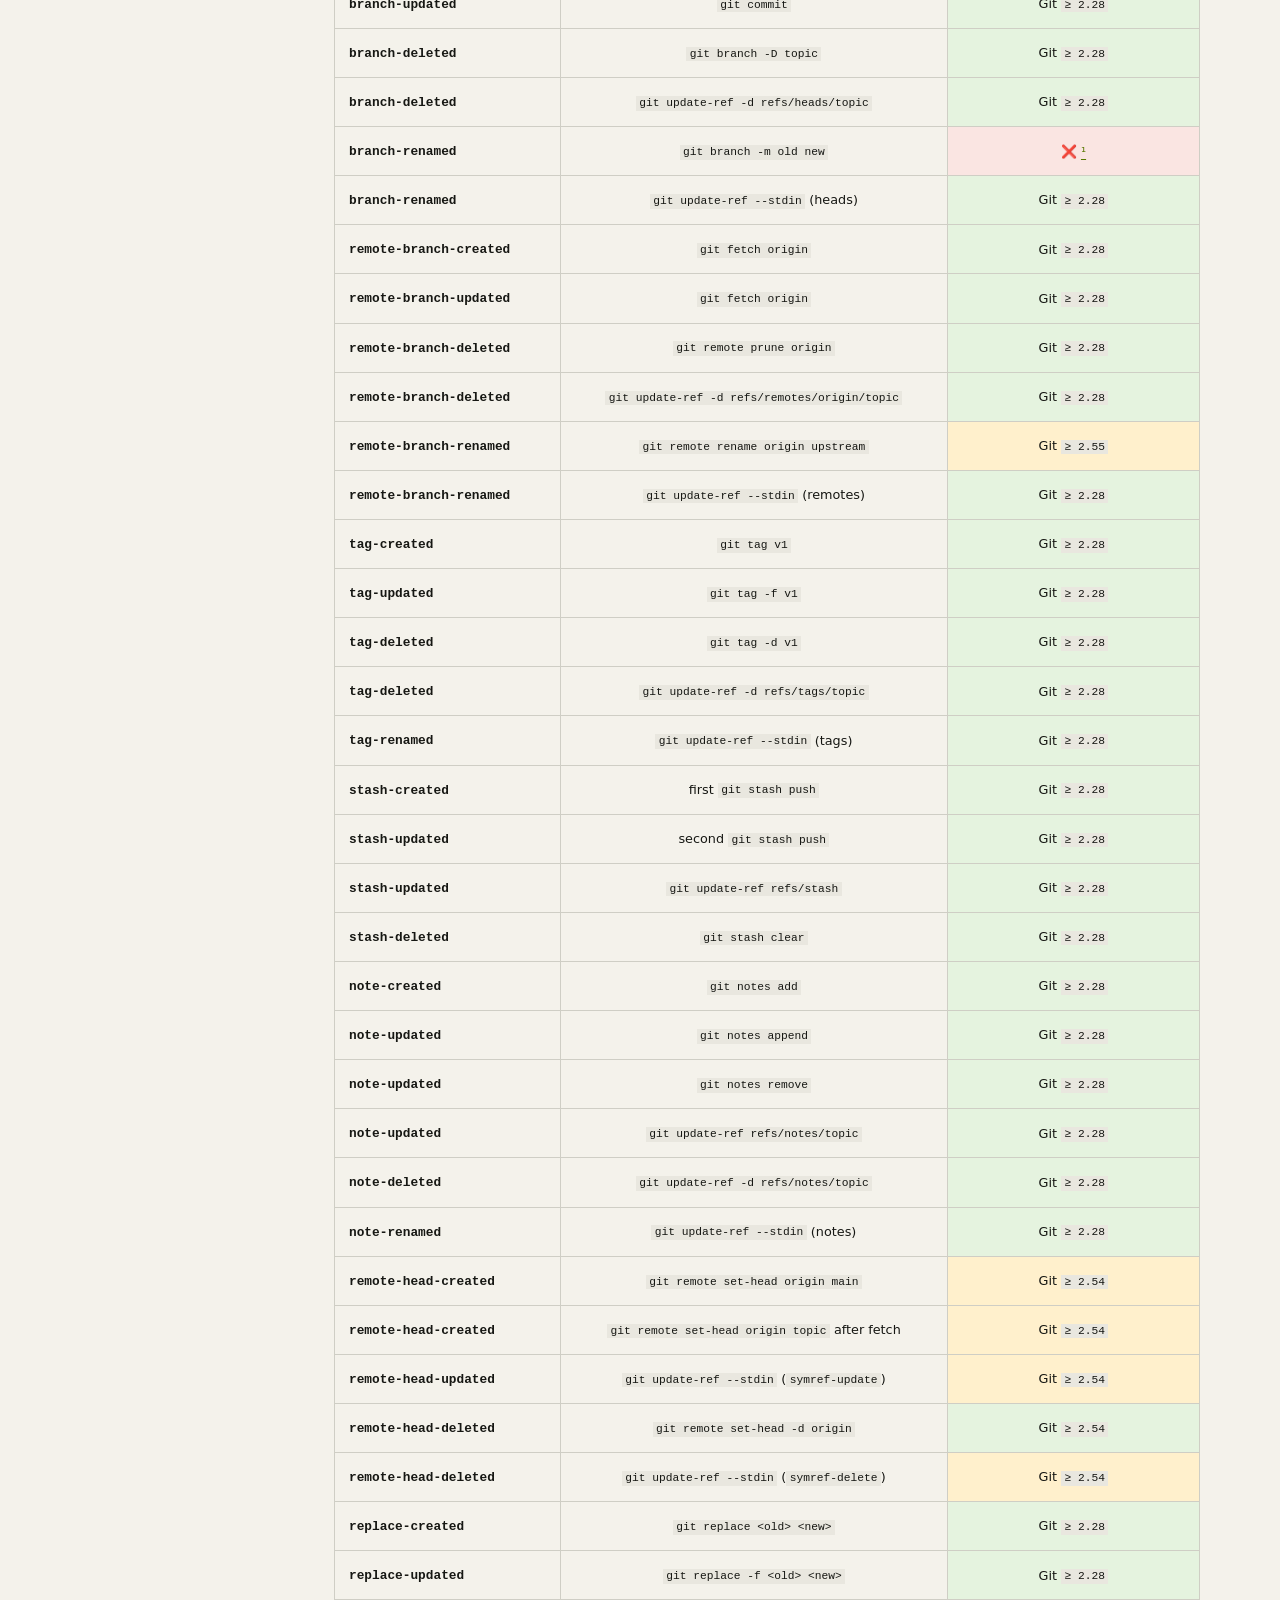
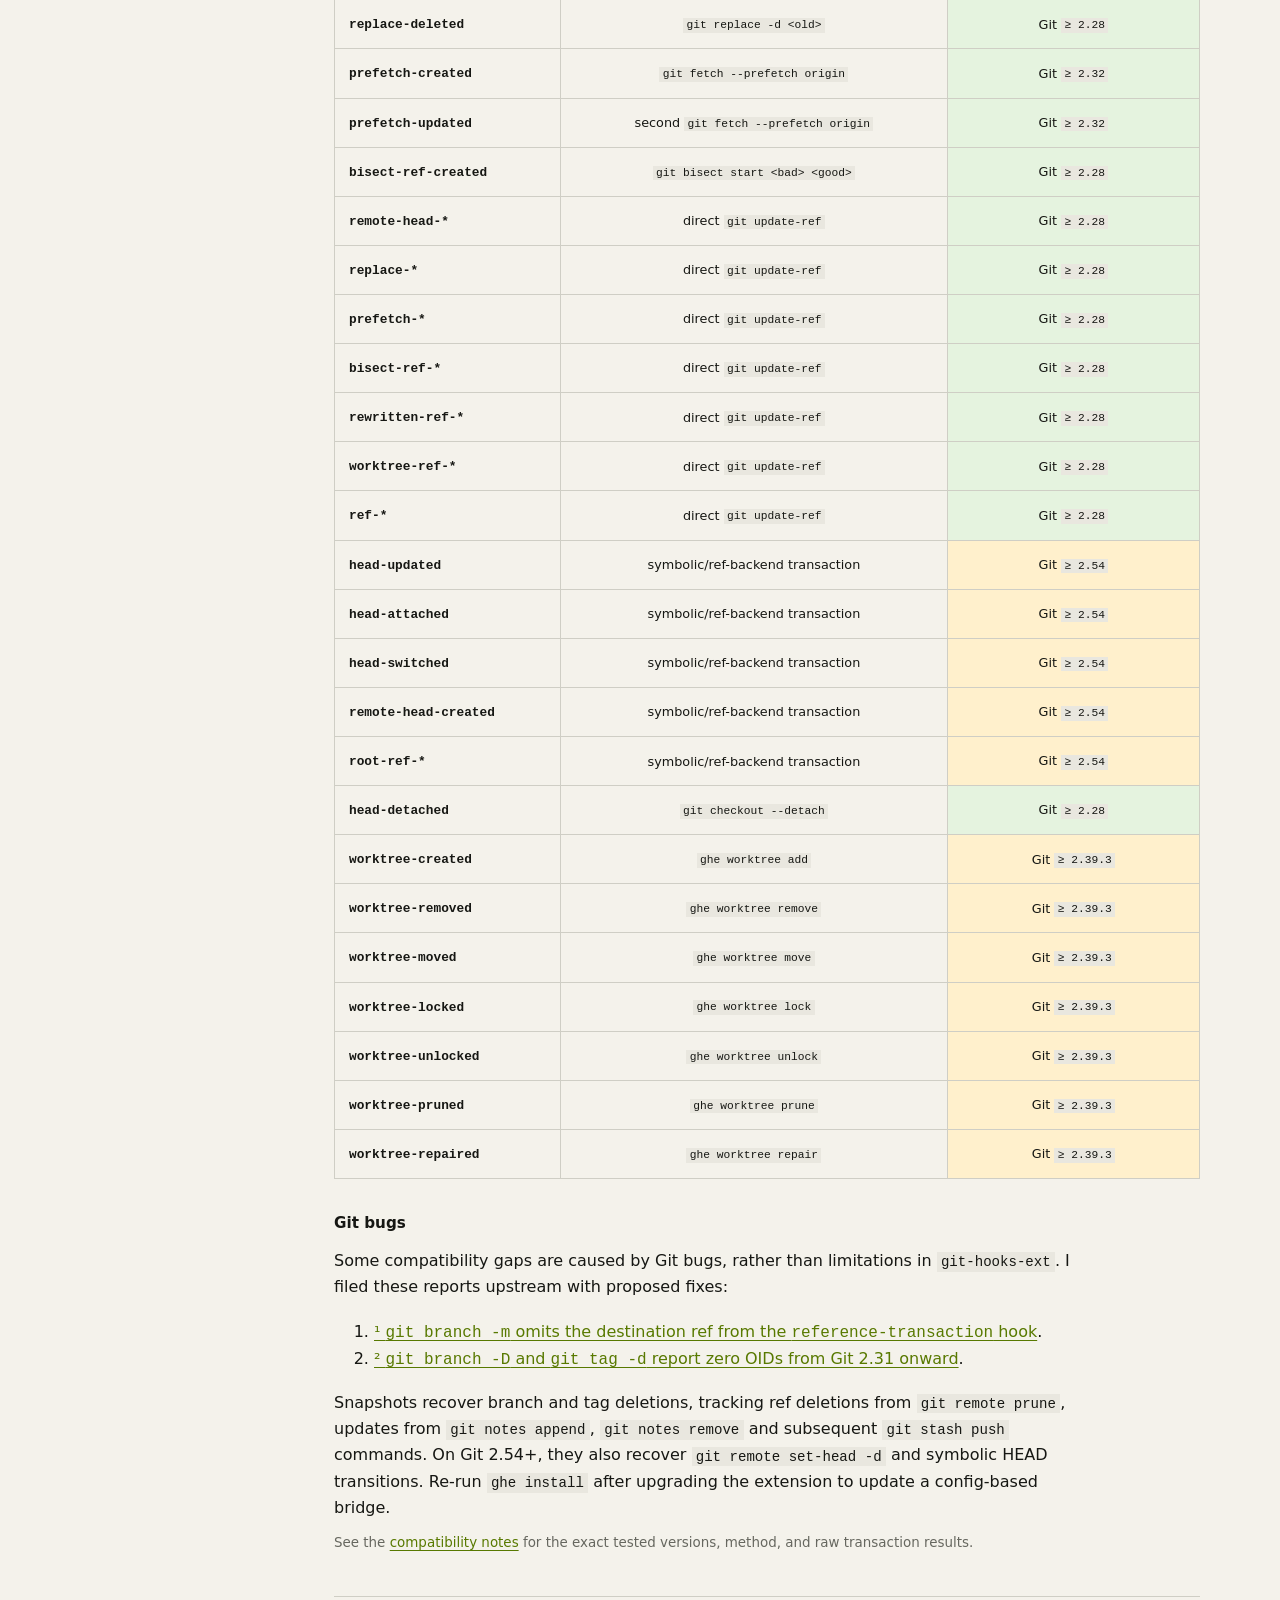
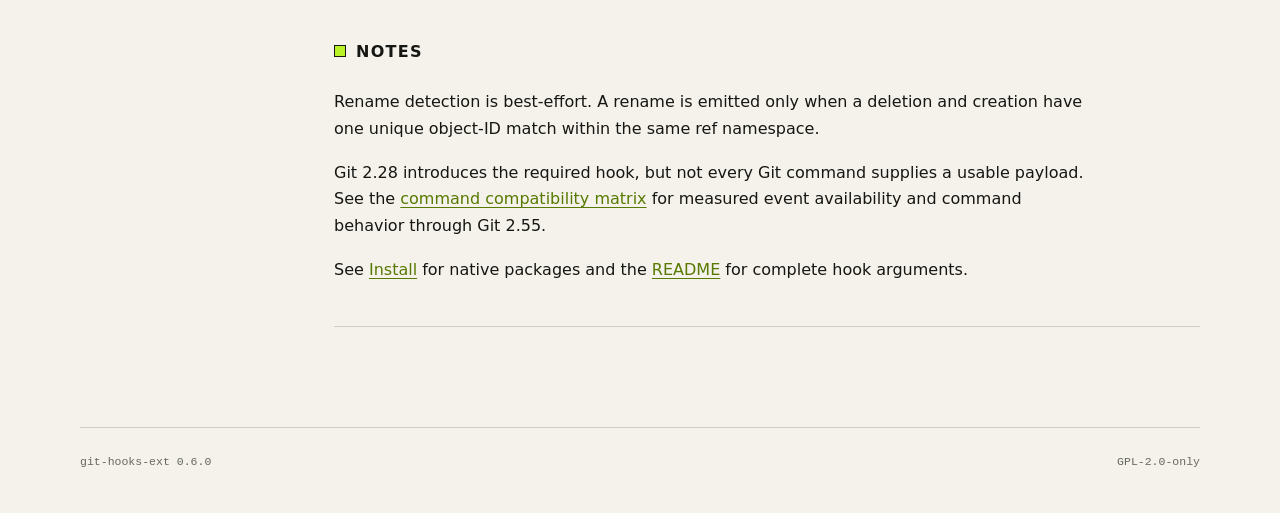
==== commit 02633ab2: "Update readme an add logo images." ====
--- a/site/index.html
+++ b/site/index.html
@@ -29,6 +29,7 @@
           <a href="#name">Name</a>
           <a href="#synopsis">Synopsis</a>
           <a href="#description">Description</a>
+          <a href="#comparison">Comparison</a>
           <a href="#events">Events</a>
           <a href="#quick-start">Quick start</a>
           <a href="install.html">Install ↗</a>
@@ -97,6 +98,76 @@
             Event hooks run after the transaction is committed. They receive
             the short ref name, full ref name, old value, and new value.
             Symbolic values use Git's <code>ref:</code> representation.
+          </p>
+        </section>
+
+        <section id="comparison">
+          <h2>Comparison</h2>
+          <p>
+            Hook managers and semantic event detection solve different problems.
+            <a href="https://lefthook.dev/">Lefthook</a> and
+            <a href="https://typicode.github.io/husky/">Husky</a> help run commands
+            from Git's existing hooks, such as linting before a commit or testing
+            before a push. <code>git-hooks-ext</code> adds callbacks for changes
+            to repository state that those hooks do not name.
+          </p>
+          <div class="table-wrap">
+            <table>
+              <thead>
+                <tr><th scope="col">Capability</th><th scope="col">git-hooks-ext</th><th scope="col">Lefthook</th><th scope="col">Husky</th><th scope="col">raw Git</th></tr>
+              </thead>
+              <tbody>
+                <tr><th scope="row">manage normal hooks</th><td>✗</td><td>✓</td><td>✓</td><td>✓</td></tr>
+                <tr><th scope="row"><code>reference-transaction</code></th><td>✓</td><td>✓</td><td>✗</td><td>✓</td></tr>
+                <tr><th scope="row"><code>branch-created</code></th><td>✓</td><td>✗</td><td>✗</td><td>manual</td></tr>
+                <tr><th scope="row"><code>branch-deleted</code></th><td>✓</td><td>✗</td><td>✗</td><td>manual</td></tr>
+                <tr><th scope="row"><code>tag-created</code></th><td>✓</td><td>✗</td><td>✗</td><td>manual</td></tr>
+                <tr><th scope="row">semantic ref events</th><td>✓</td><td>✗</td><td>✗</td><td>manual</td></tr>
+              </tbody>
+            </table>
+          </div>
+          <p>
+            Here, ✓ means built-in support; ✗ means not provided out of the box,
+            not impossible to implement with custom scripts. <code>manual</code>
+            means writing and maintaining your own semantic detection on top of
+            Git's raw hooks. For normal hooks, raw Git provides hook files and
+            configuration rather than a task runner; <code>git-hooks-ext</code>
+            is not a general-purpose manager for <code>pre-commit</code> or
+            <code>pre-push</code>. Husky's standard installer does not create a
+            <code>reference-transaction</code> entry point; one can be added manually.
+          </p>
+          <p class="method-note">
+            Comparison checked on October 1, 2026 against the
+            <a href="https://github.com/evilmartians/lefthook/blob/master/schema.json">Lefthook hook schema</a>,
+            <a href="https://github.com/typicode/husky/blob/main/index.js">Husky installer</a>, and
+            <a href="https://git-scm.com/docs/githooks#_reference_transaction">Git hook reference</a>.
+          </p>
+          <h3>What the semantic layer adds</h3>
+          <p>
+            Installing a <code>reference-transaction</code> hook is not the same
+            as implementing <code>branch-deleted</code>. Lefthook can run a
+            command for that transaction, and raw Git can run a script, but
+            neither supplies the semantic interpretation for you.
+            <code>git-hooks-ext</code> provides that layer:
+          </p>
+          <ul>
+            <li><strong>State changes, not command names.</strong> Creating a branch with <code>git branch</code> or <code>git update-ref</code> produces the same event when Git exposes the transaction. A <code>post-checkout</code> callback alone cannot cover arbitrary ref updates.</li>
+            <li><strong>Recovery of missing old values.</strong> The bridge snapshots existing refs at <code>prepared</code> and restores their previous values at <code>committed</code>. This recovers branch/tag deletions and remote pruning, and distinguishes notes and stash updates from apparent creations when Git reports a zero old value.</li>
+            <li><strong>Fewer false events.</strong> For recovered <code>zero -&gt; zero</code> deletions, it confirms that the ref is actually absent. Packed-ref maintenance must not look like a branch deletion. Aborted transactions do not emit semantic callbacks.</li>
+            <li><strong>A consistent callback interface.</strong> Branches, tags, remote refs, notes, stash and observable <code>HEAD</code> transitions use named events with documented arguments, backed by real-Git compatibility tests for <code>files</code> and <code>reftable</code>.</li>
+          </ul>
+          <p>
+            Neither compared hook manager ships this semantic detection and
+            recovery layer. They can execute a custom implementation;
+            <code>git-hooks-ext</code> supplies the tested implementation so each
+            project does not have to build it again. It complements ordinary
+            hook management rather than replacing it.
+          </p>
+          <p>
+            This does not remove Git's observation limits: incomplete
+            <code>git branch -m</code> transactions still cannot identify the
+            destination, and worktree lifecycle events still require
+            <code>ghe worktree</code>. See <a href="#compatibility">Compatibility</a>.
           </p>
         </section>
 
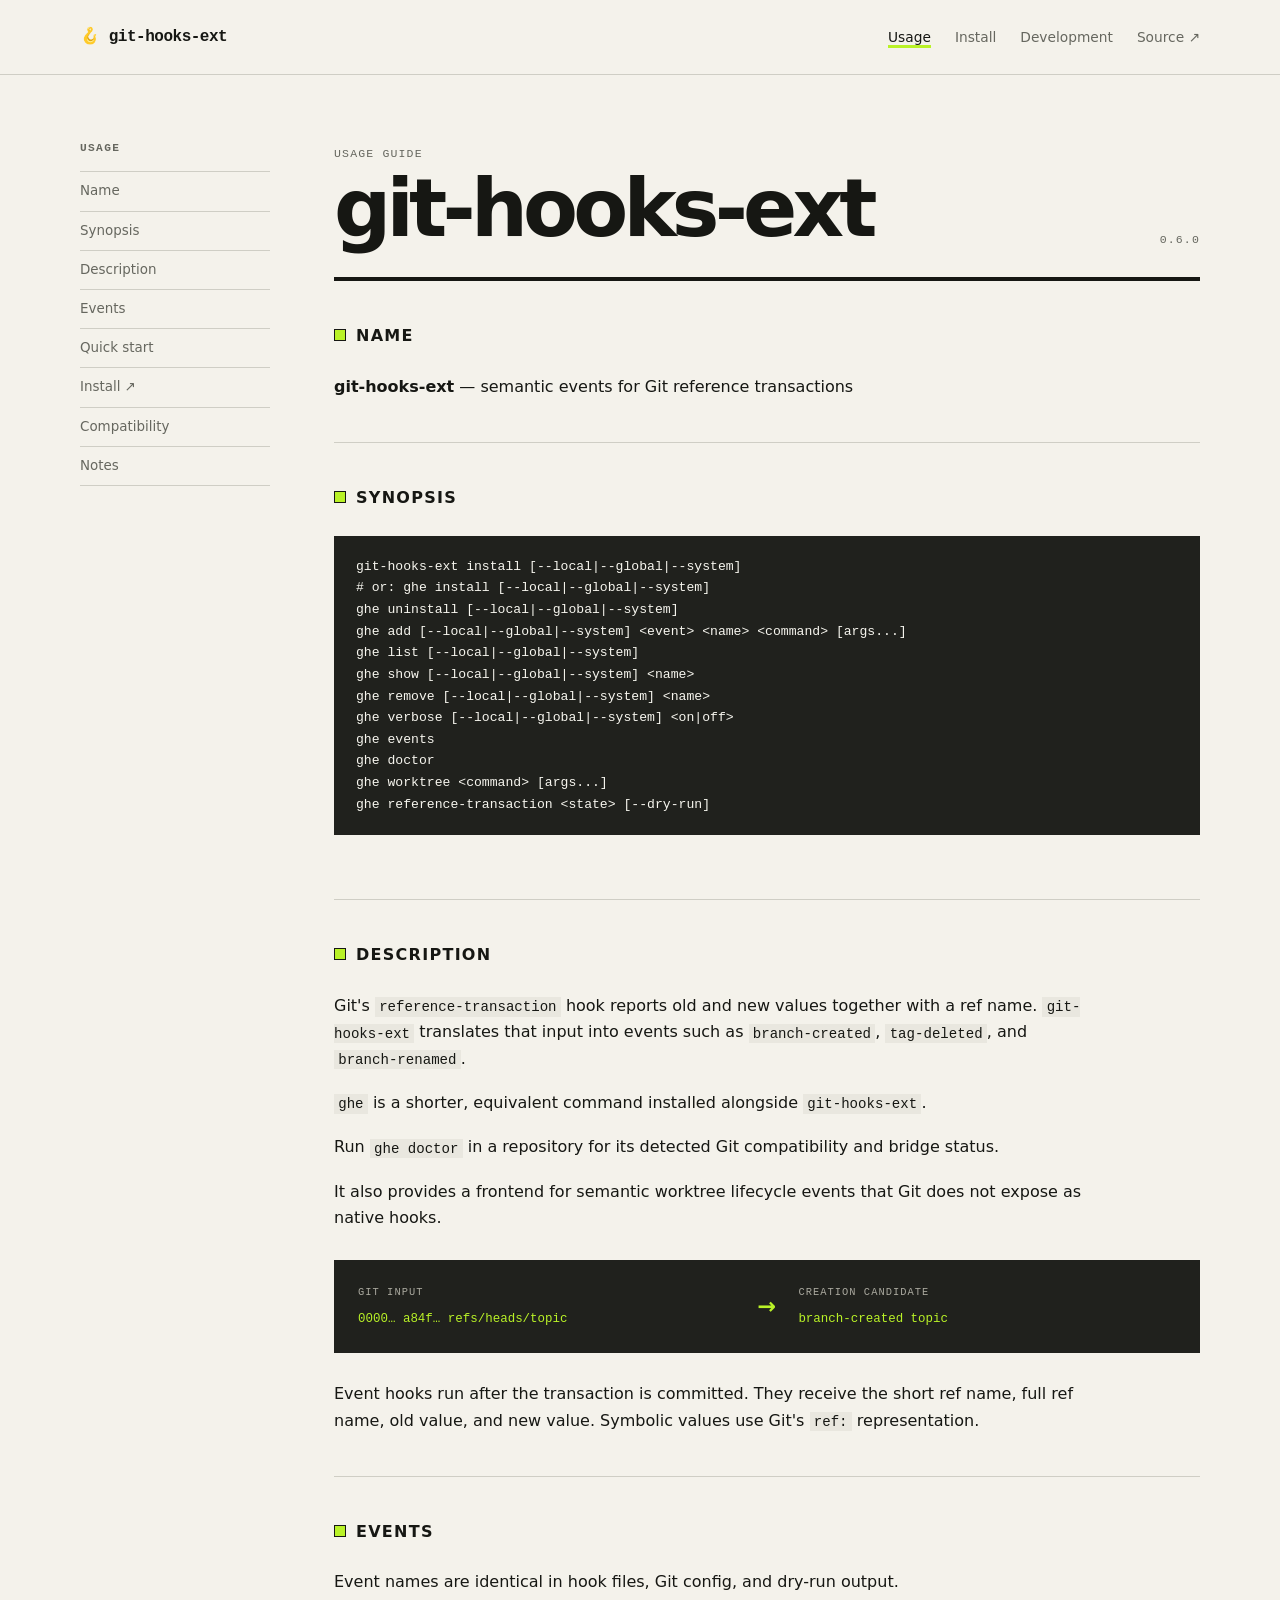
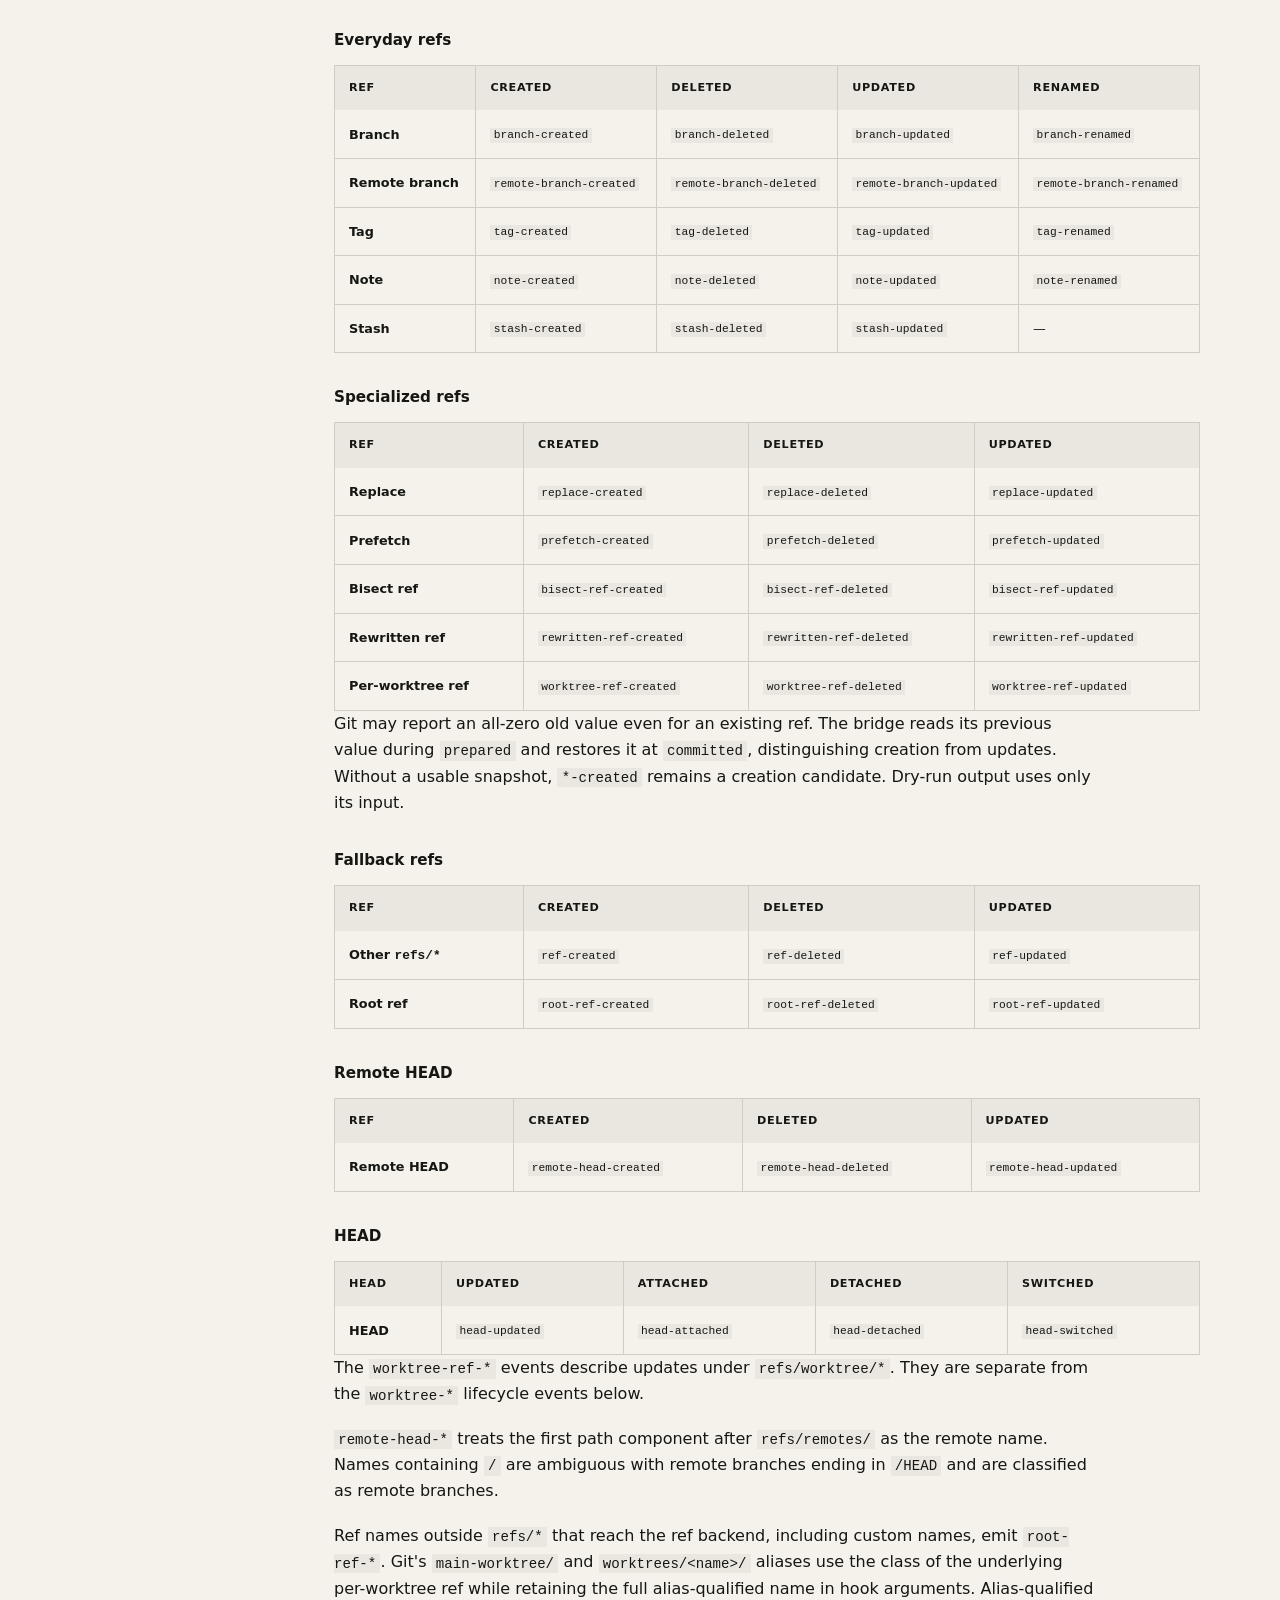
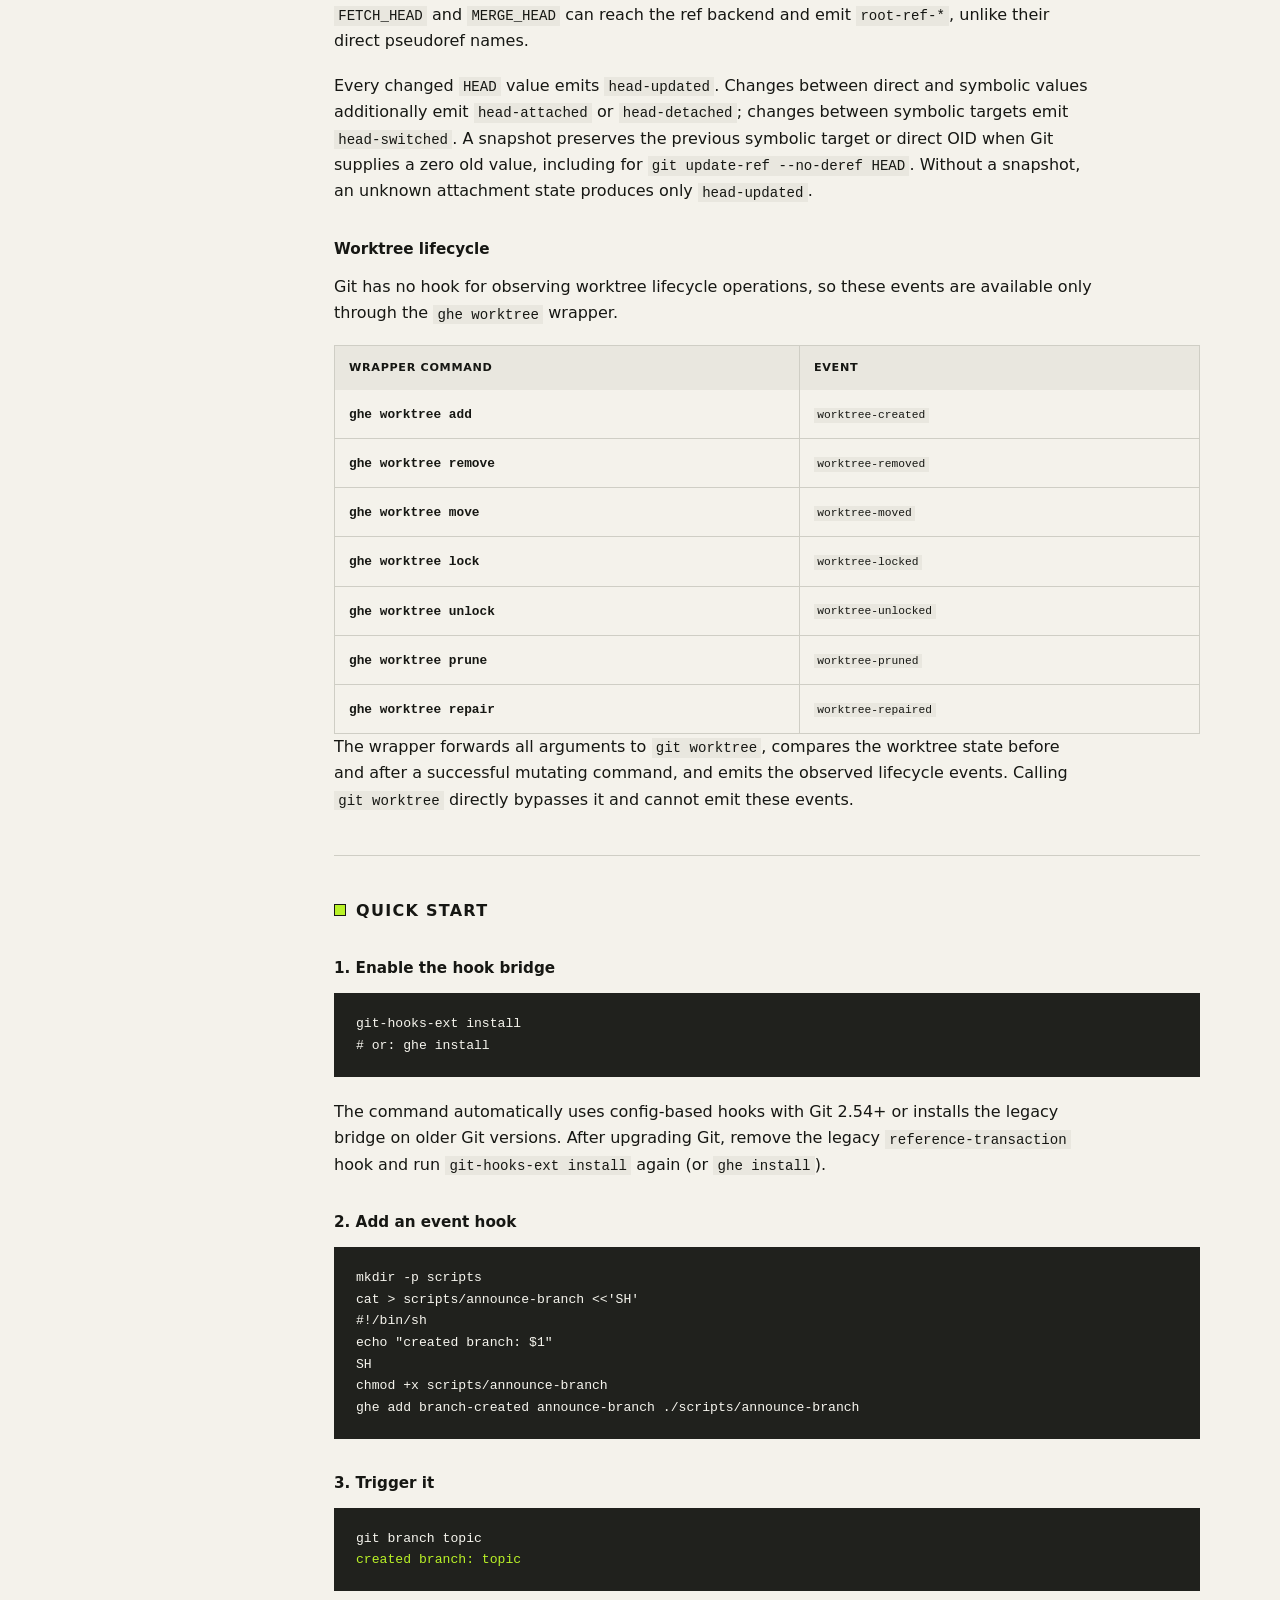
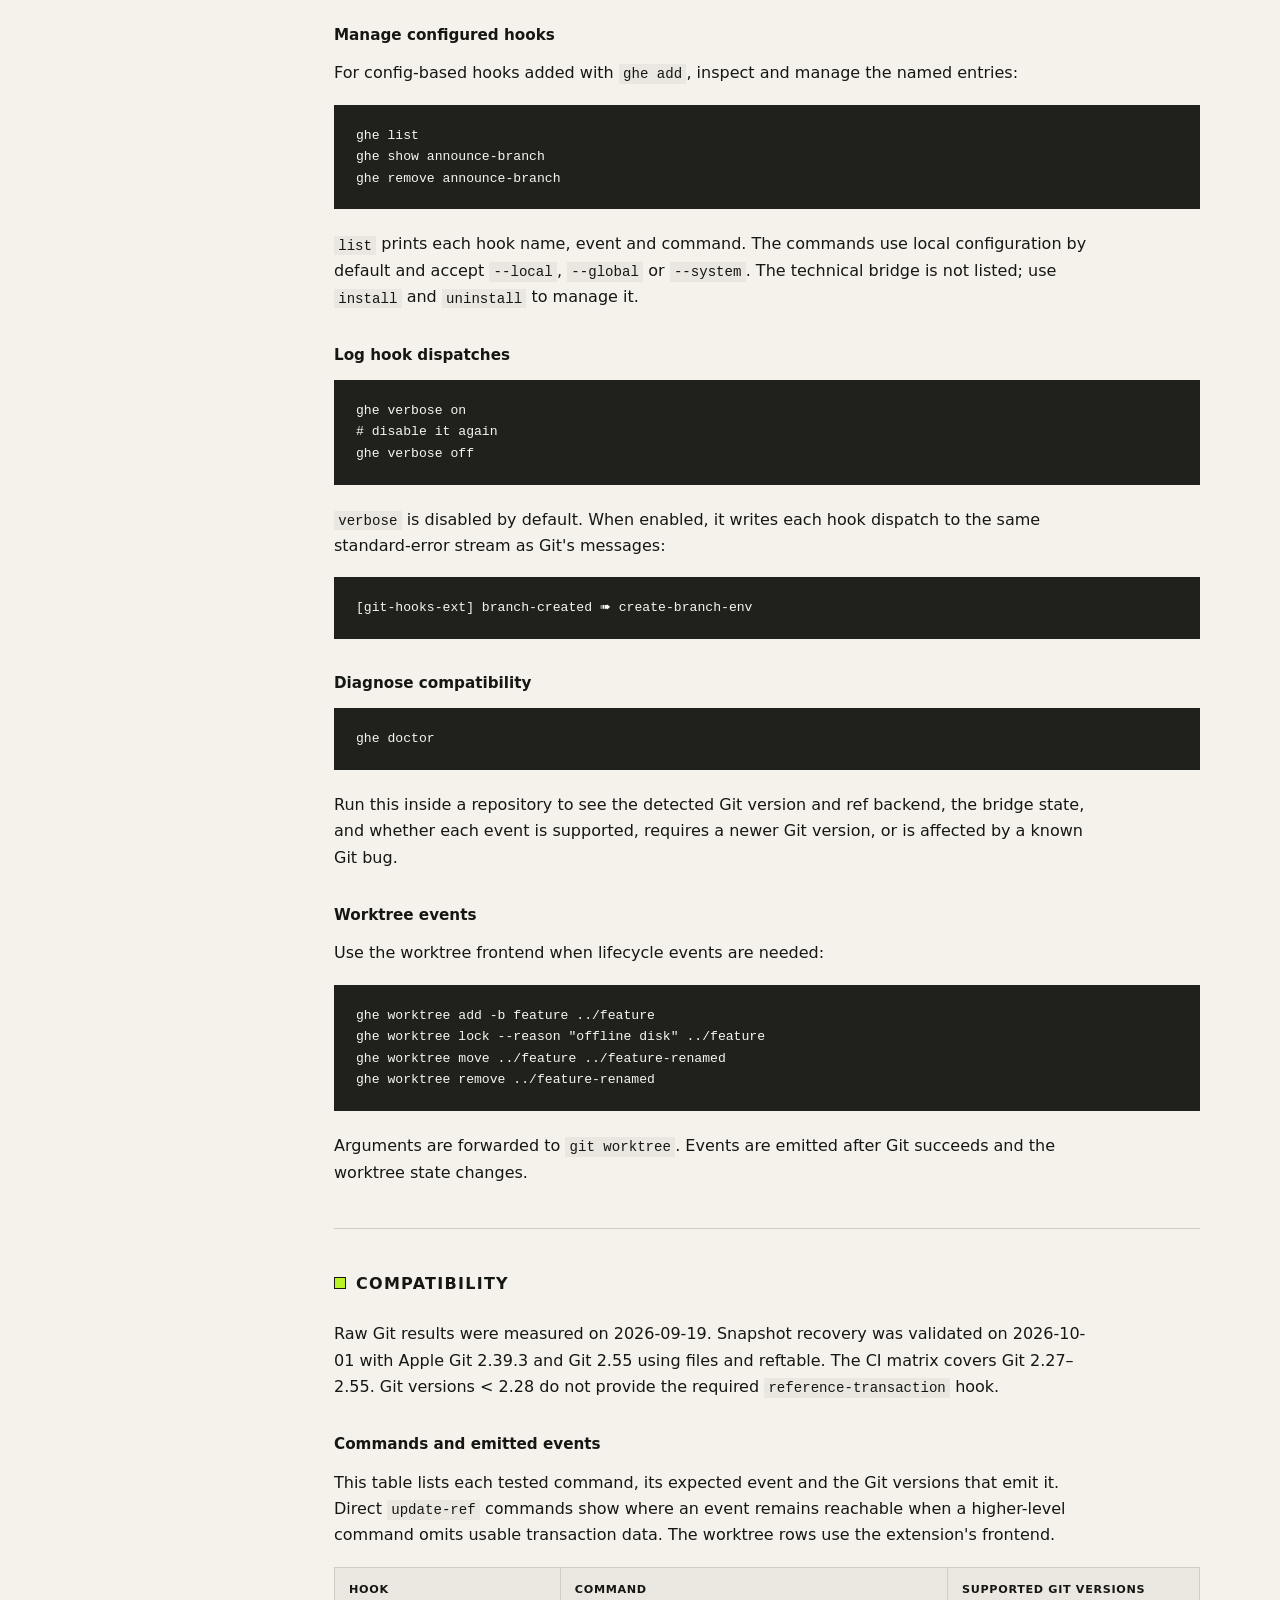
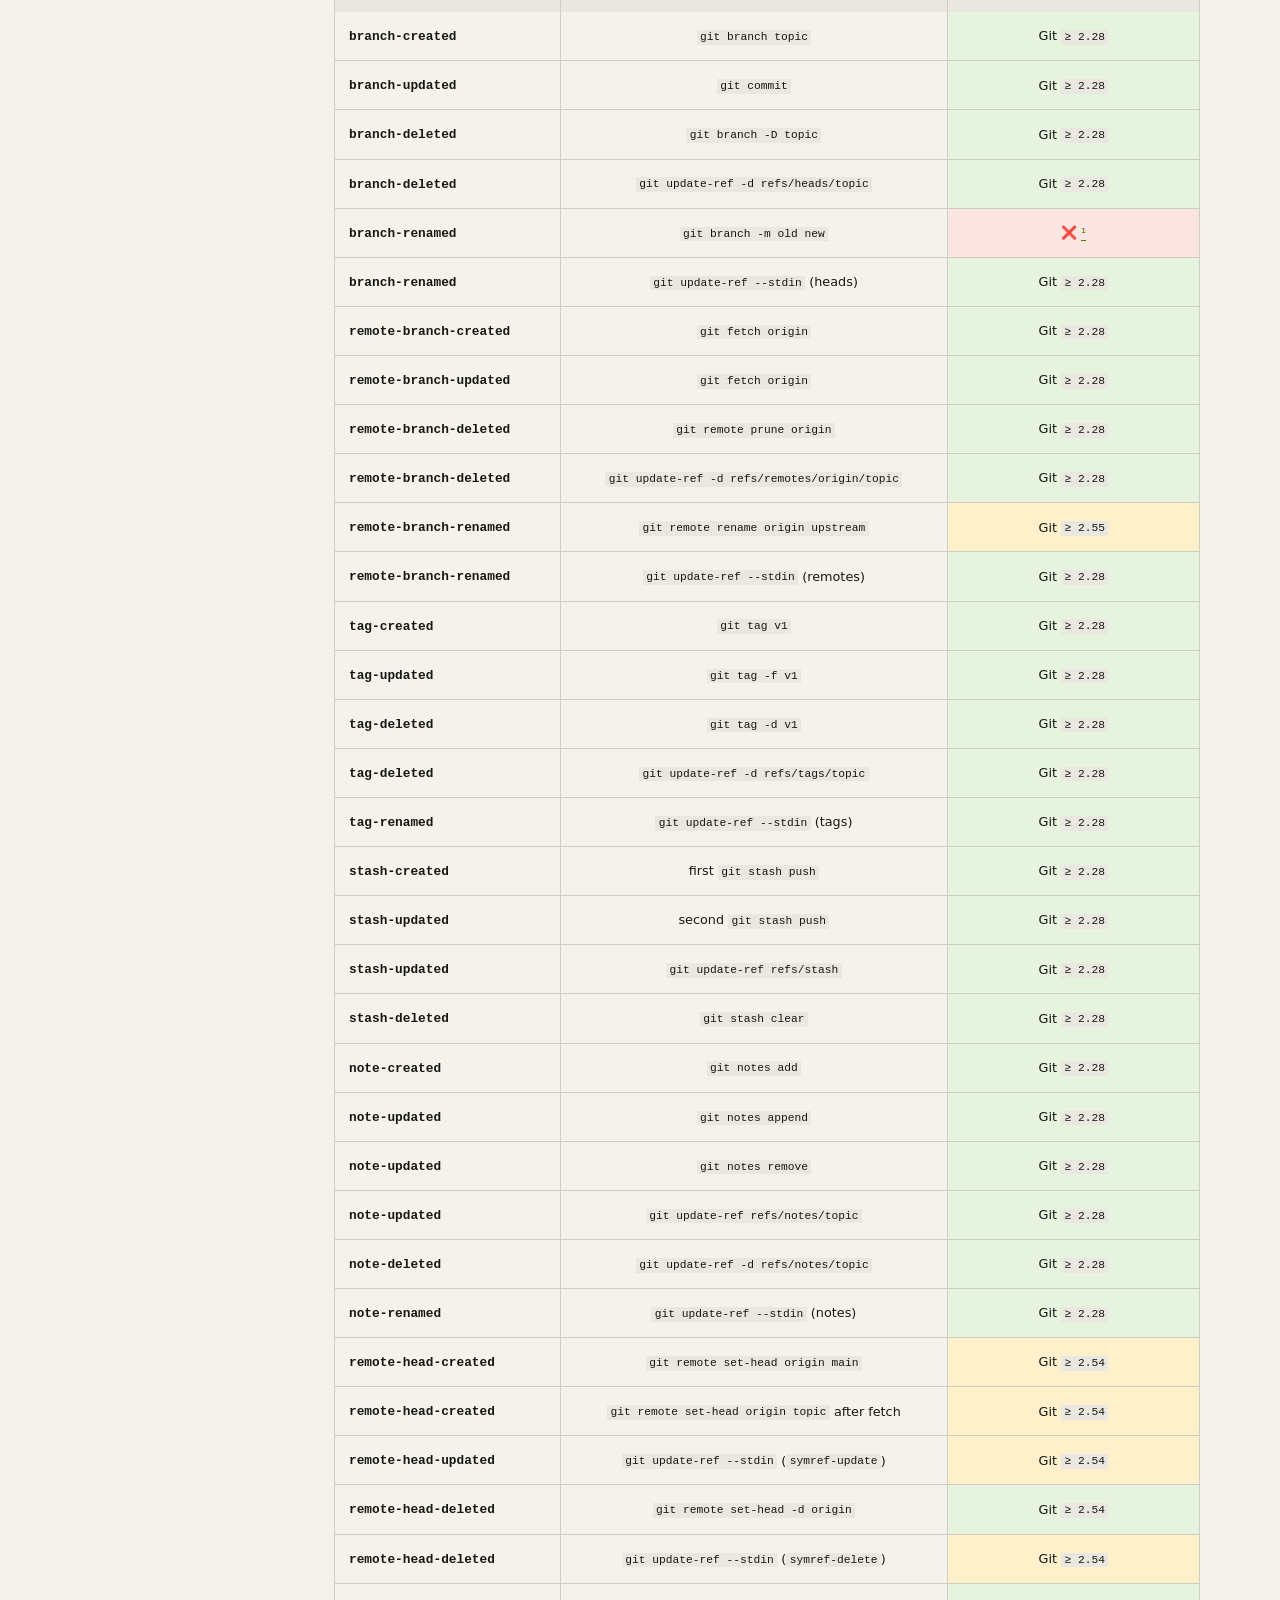
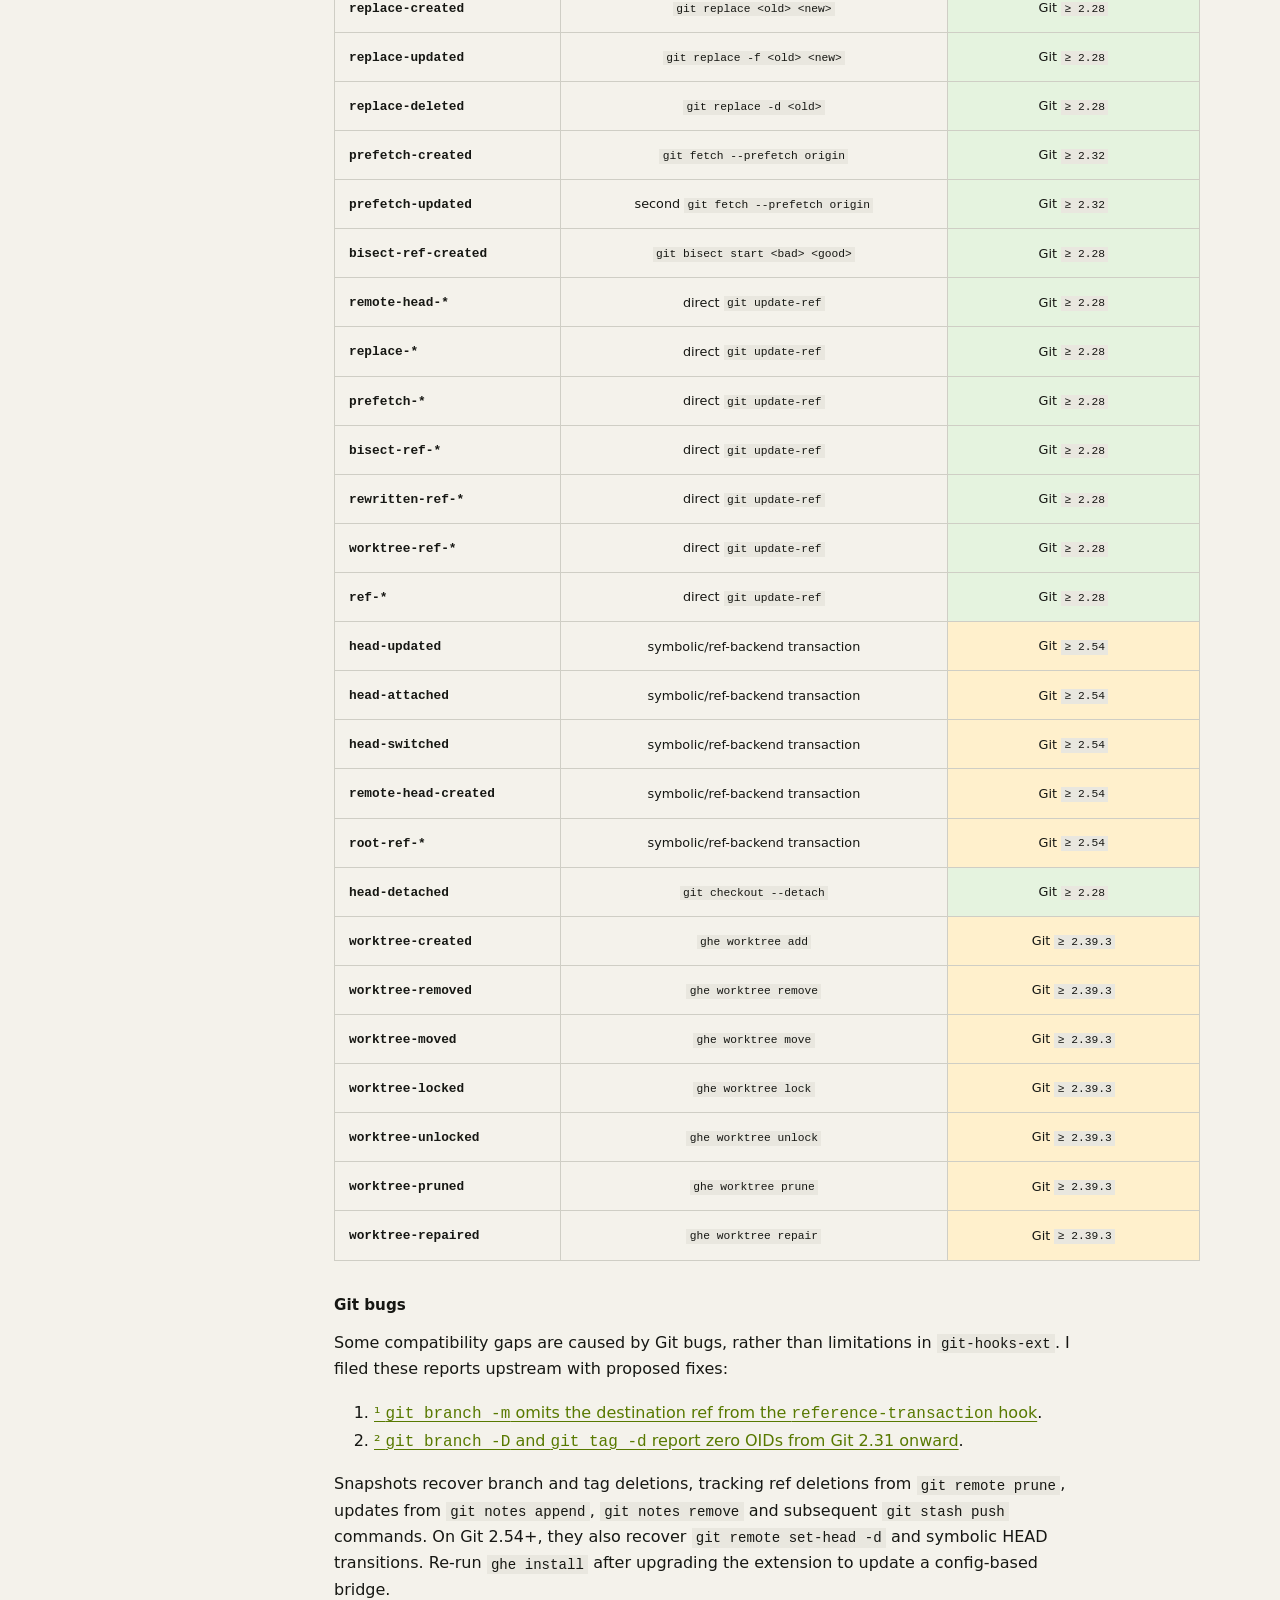
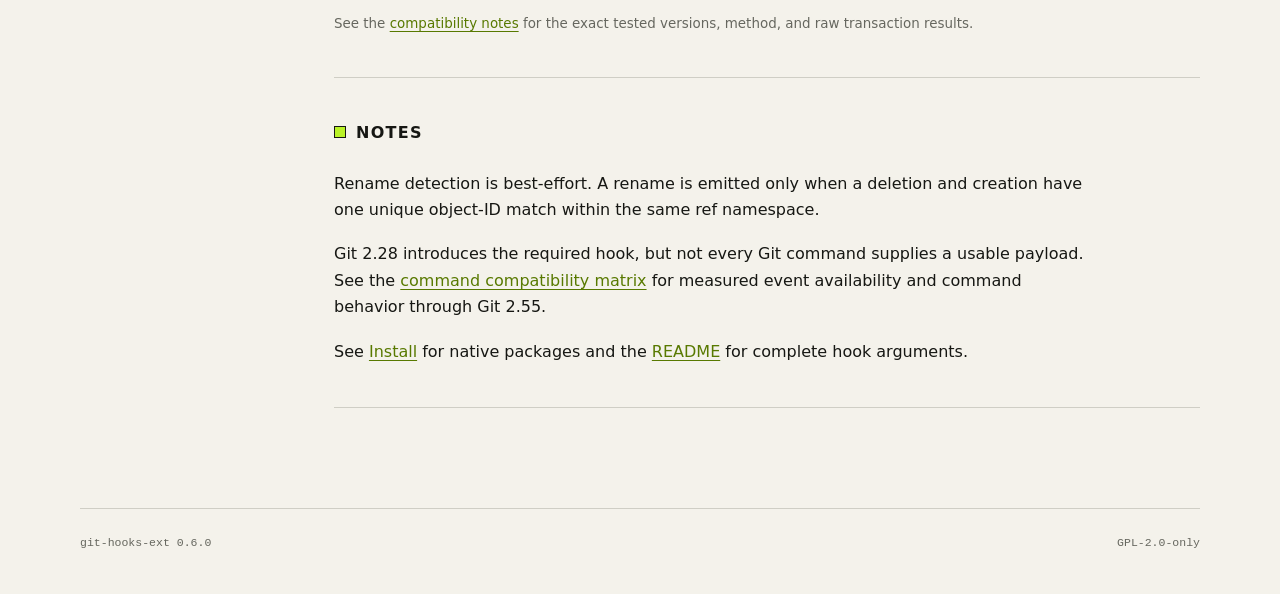
==== commit 371a9706: "Remove comparison documentation" ====
--- a/site/index.html
+++ b/site/index.html
@@ -29,7 +29,6 @@
           <a href="#name">Name</a>
           <a href="#synopsis">Synopsis</a>
           <a href="#description">Description</a>
-          <a href="#comparison">Comparison</a>
           <a href="#events">Events</a>
           <a href="#quick-start">Quick start</a>
           <a href="install.html">Install ↗</a>
@@ -98,76 +97,6 @@
             Event hooks run after the transaction is committed. They receive
             the short ref name, full ref name, old value, and new value.
             Symbolic values use Git's <code>ref:</code> representation.
-          </p>
-        </section>
-
-        <section id="comparison">
-          <h2>Comparison</h2>
-          <p>
-            Hook managers and semantic event detection solve different problems.
-            <a href="https://lefthook.dev/">Lefthook</a> and
-            <a href="https://typicode.github.io/husky/">Husky</a> help run commands
-            from Git's existing hooks, such as linting before a commit or testing
-            before a push. <code>git-hooks-ext</code> adds callbacks for changes
-            to repository state that those hooks do not name.
-          </p>
-          <div class="table-wrap">
-            <table>
-              <thead>
-                <tr><th scope="col">Capability</th><th scope="col">git-hooks-ext</th><th scope="col">Lefthook</th><th scope="col">Husky</th><th scope="col">raw Git</th></tr>
-              </thead>
-              <tbody>
-                <tr><th scope="row">manage normal hooks</th><td>✗</td><td>✓</td><td>✓</td><td>✓</td></tr>
-                <tr><th scope="row"><code>reference-transaction</code></th><td>✓</td><td>✓</td><td>✗</td><td>✓</td></tr>
-                <tr><th scope="row"><code>branch-created</code></th><td>✓</td><td>✗</td><td>✗</td><td>manual</td></tr>
-                <tr><th scope="row"><code>branch-deleted</code></th><td>✓</td><td>✗</td><td>✗</td><td>manual</td></tr>
-                <tr><th scope="row"><code>tag-created</code></th><td>✓</td><td>✗</td><td>✗</td><td>manual</td></tr>
-                <tr><th scope="row">semantic ref events</th><td>✓</td><td>✗</td><td>✗</td><td>manual</td></tr>
-              </tbody>
-            </table>
-          </div>
-          <p>
-            Here, ✓ means built-in support; ✗ means not provided out of the box,
-            not impossible to implement with custom scripts. <code>manual</code>
-            means writing and maintaining your own semantic detection on top of
-            Git's raw hooks. For normal hooks, raw Git provides hook files and
-            configuration rather than a task runner; <code>git-hooks-ext</code>
-            is not a general-purpose manager for <code>pre-commit</code> or
-            <code>pre-push</code>. Husky's standard installer does not create a
-            <code>reference-transaction</code> entry point; one can be added manually.
-          </p>
-          <p class="method-note">
-            Comparison checked on October 1, 2026 against the
-            <a href="https://github.com/evilmartians/lefthook/blob/master/schema.json">Lefthook hook schema</a>,
-            <a href="https://github.com/typicode/husky/blob/main/index.js">Husky installer</a>, and
-            <a href="https://git-scm.com/docs/githooks#_reference_transaction">Git hook reference</a>.
-          </p>
-          <h3>What the semantic layer adds</h3>
-          <p>
-            Installing a <code>reference-transaction</code> hook is not the same
-            as implementing <code>branch-deleted</code>. Lefthook can run a
-            command for that transaction, and raw Git can run a script, but
-            neither supplies the semantic interpretation for you.
-            <code>git-hooks-ext</code> provides that layer:
-          </p>
-          <ul>
-            <li><strong>State changes, not command names.</strong> Creating a branch with <code>git branch</code> or <code>git update-ref</code> produces the same event when Git exposes the transaction. A <code>post-checkout</code> callback alone cannot cover arbitrary ref updates.</li>
-            <li><strong>Recovery of missing old values.</strong> The bridge snapshots existing refs at <code>prepared</code> and restores their previous values at <code>committed</code>. This recovers branch/tag deletions and remote pruning, and distinguishes notes and stash updates from apparent creations when Git reports a zero old value.</li>
-            <li><strong>Fewer false events.</strong> For recovered <code>zero -&gt; zero</code> deletions, it confirms that the ref is actually absent. Packed-ref maintenance must not look like a branch deletion. Aborted transactions do not emit semantic callbacks.</li>
-            <li><strong>A consistent callback interface.</strong> Branches, tags, remote refs, notes, stash and observable <code>HEAD</code> transitions use named events with documented arguments, backed by real-Git compatibility tests for <code>files</code> and <code>reftable</code>.</li>
-          </ul>
-          <p>
-            Neither compared hook manager ships this semantic detection and
-            recovery layer. They can execute a custom implementation;
-            <code>git-hooks-ext</code> supplies the tested implementation so each
-            project does not have to build it again. It complements ordinary
-            hook management rather than replacing it.
-          </p>
-          <p>
-            This does not remove Git's observation limits: incomplete
-            <code>git branch -m</code> transactions still cannot identify the
-            destination, and worktree lifecycle events still require
-            <code>ghe worktree</code>. See <a href="#compatibility">Compatibility</a>.
           </p>
         </section>
 
